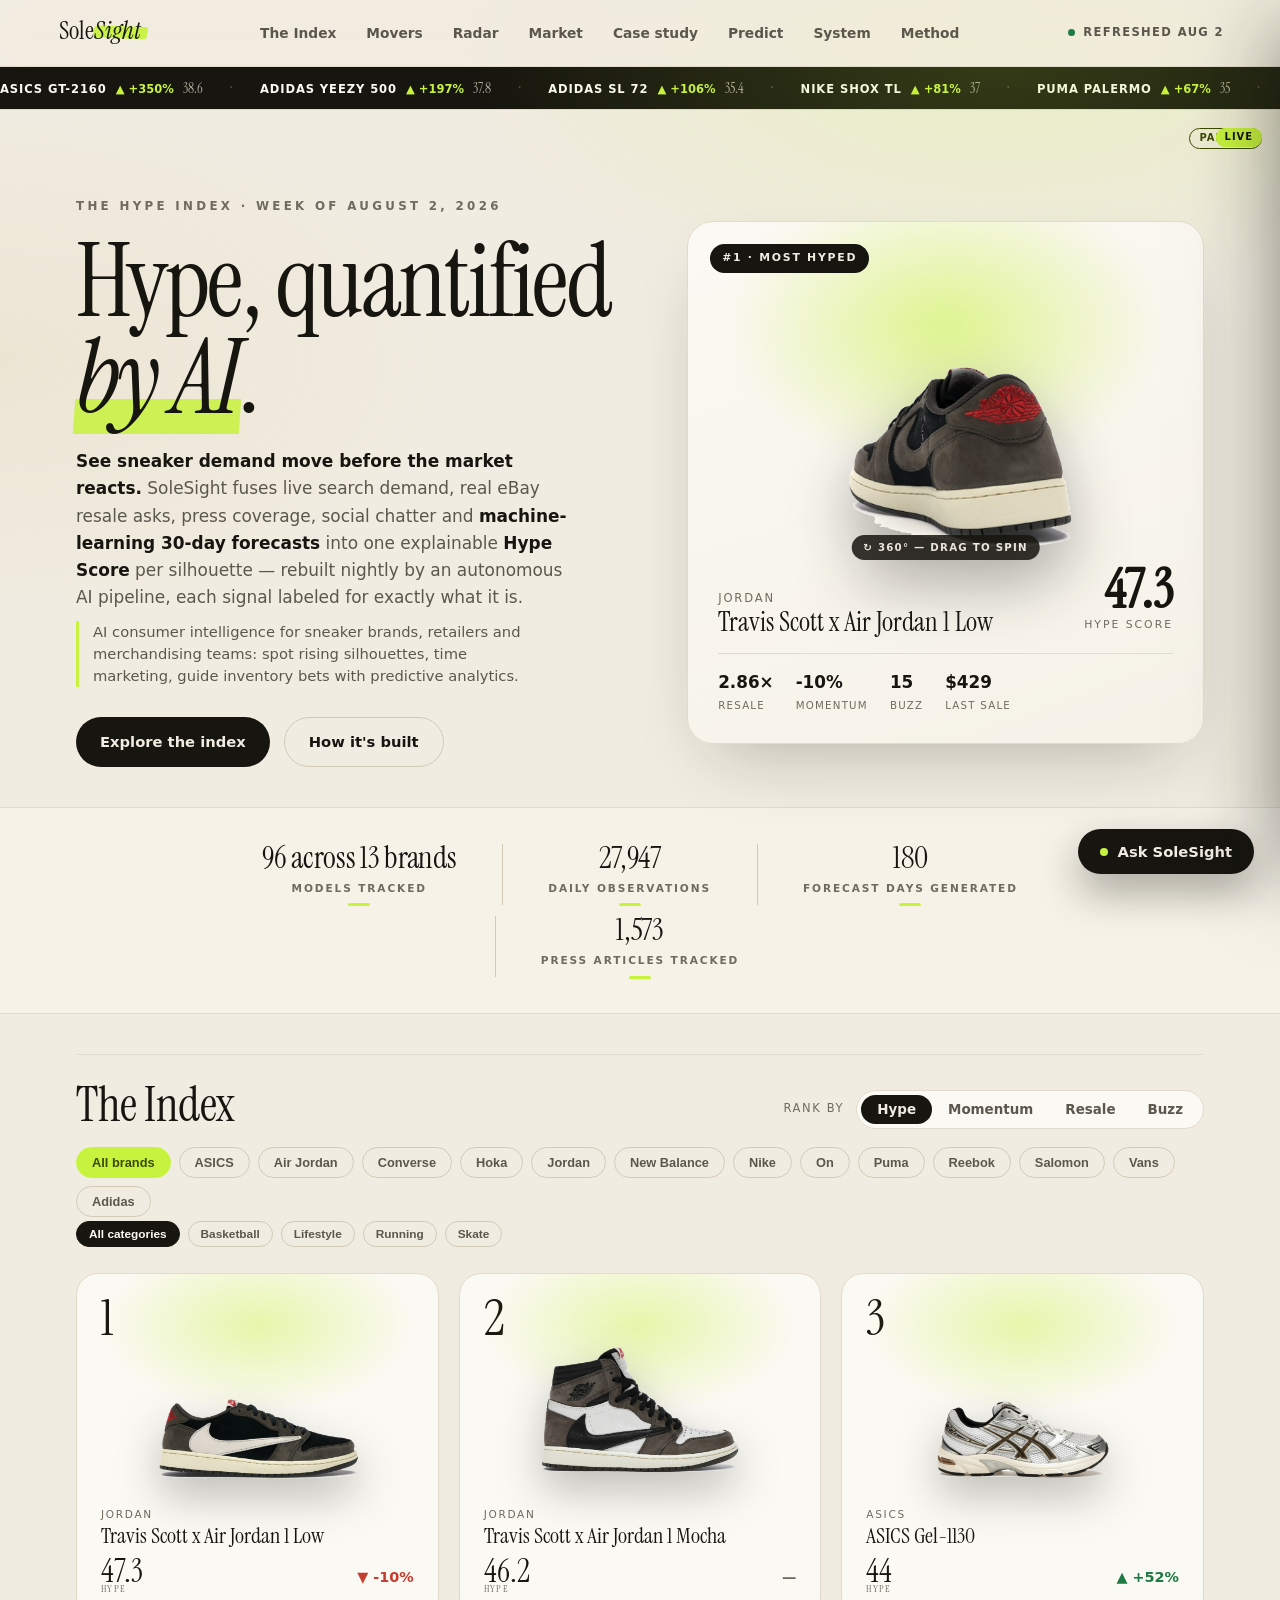
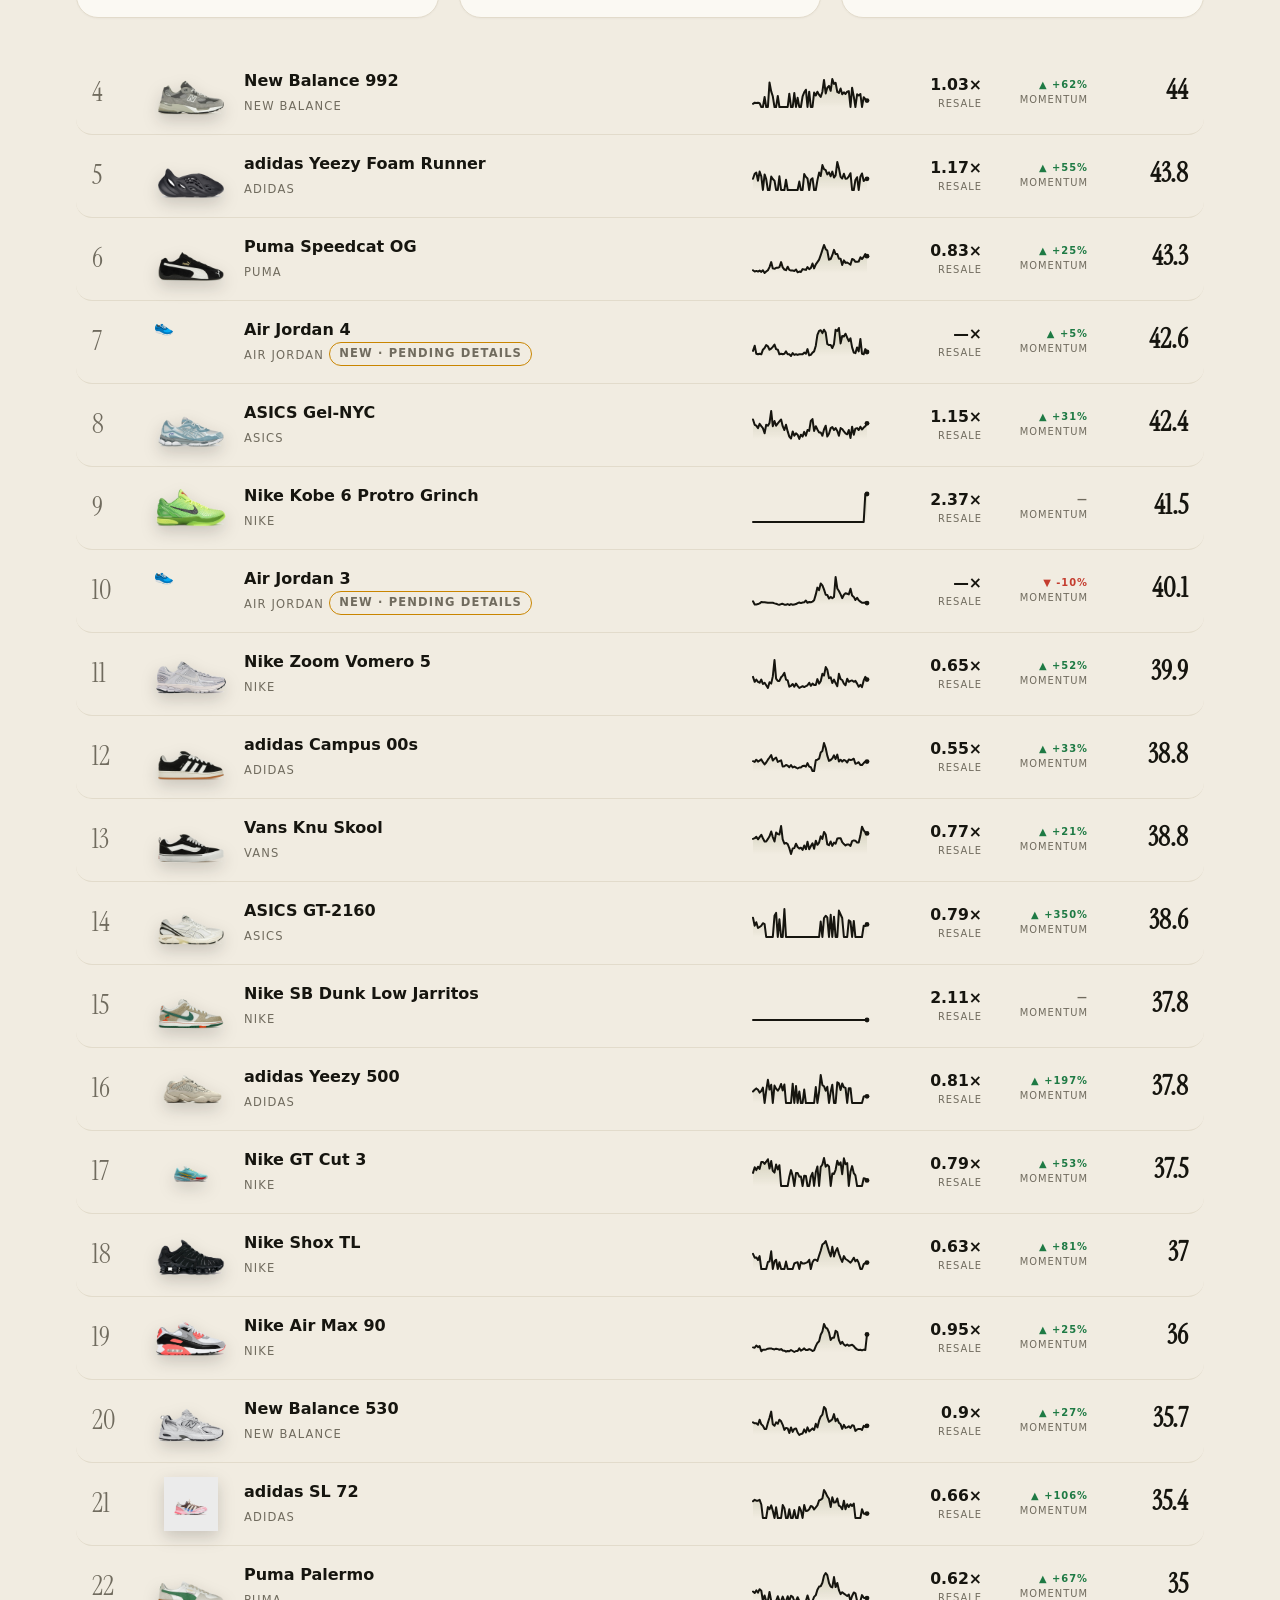
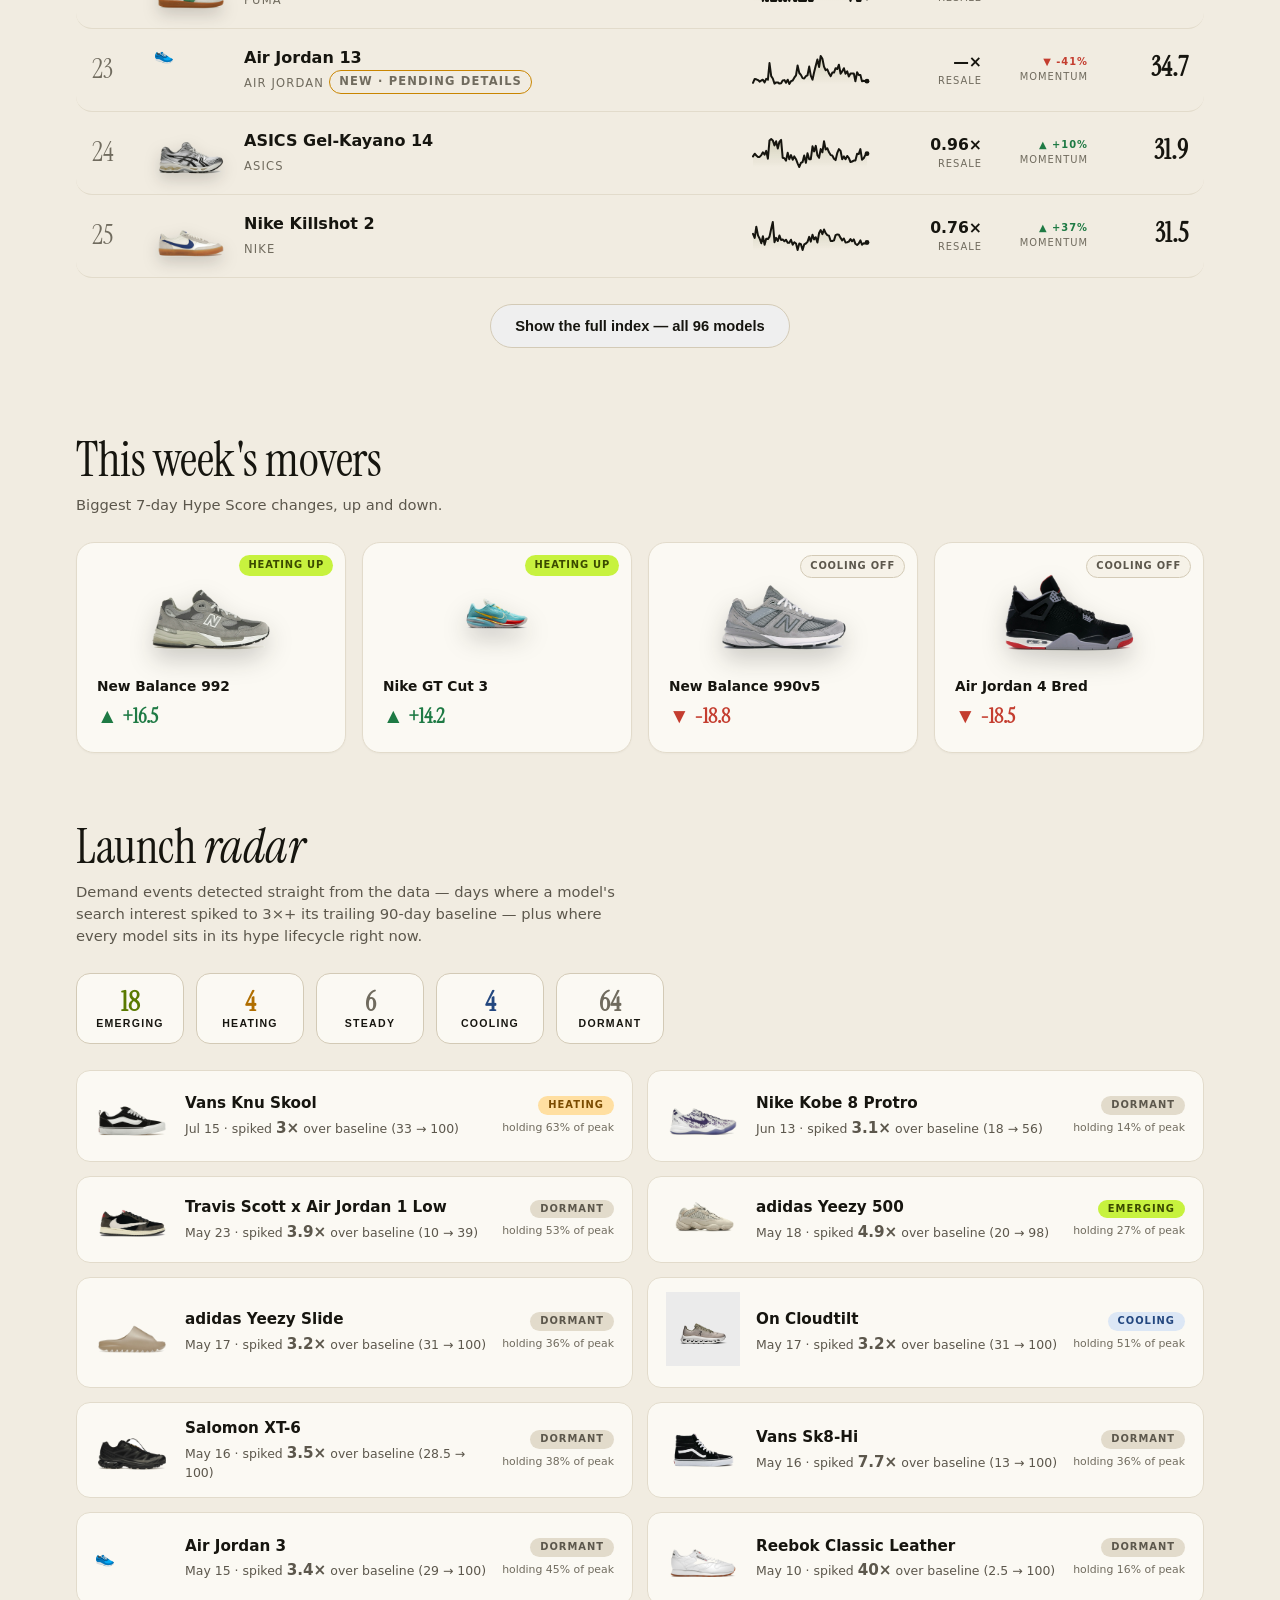
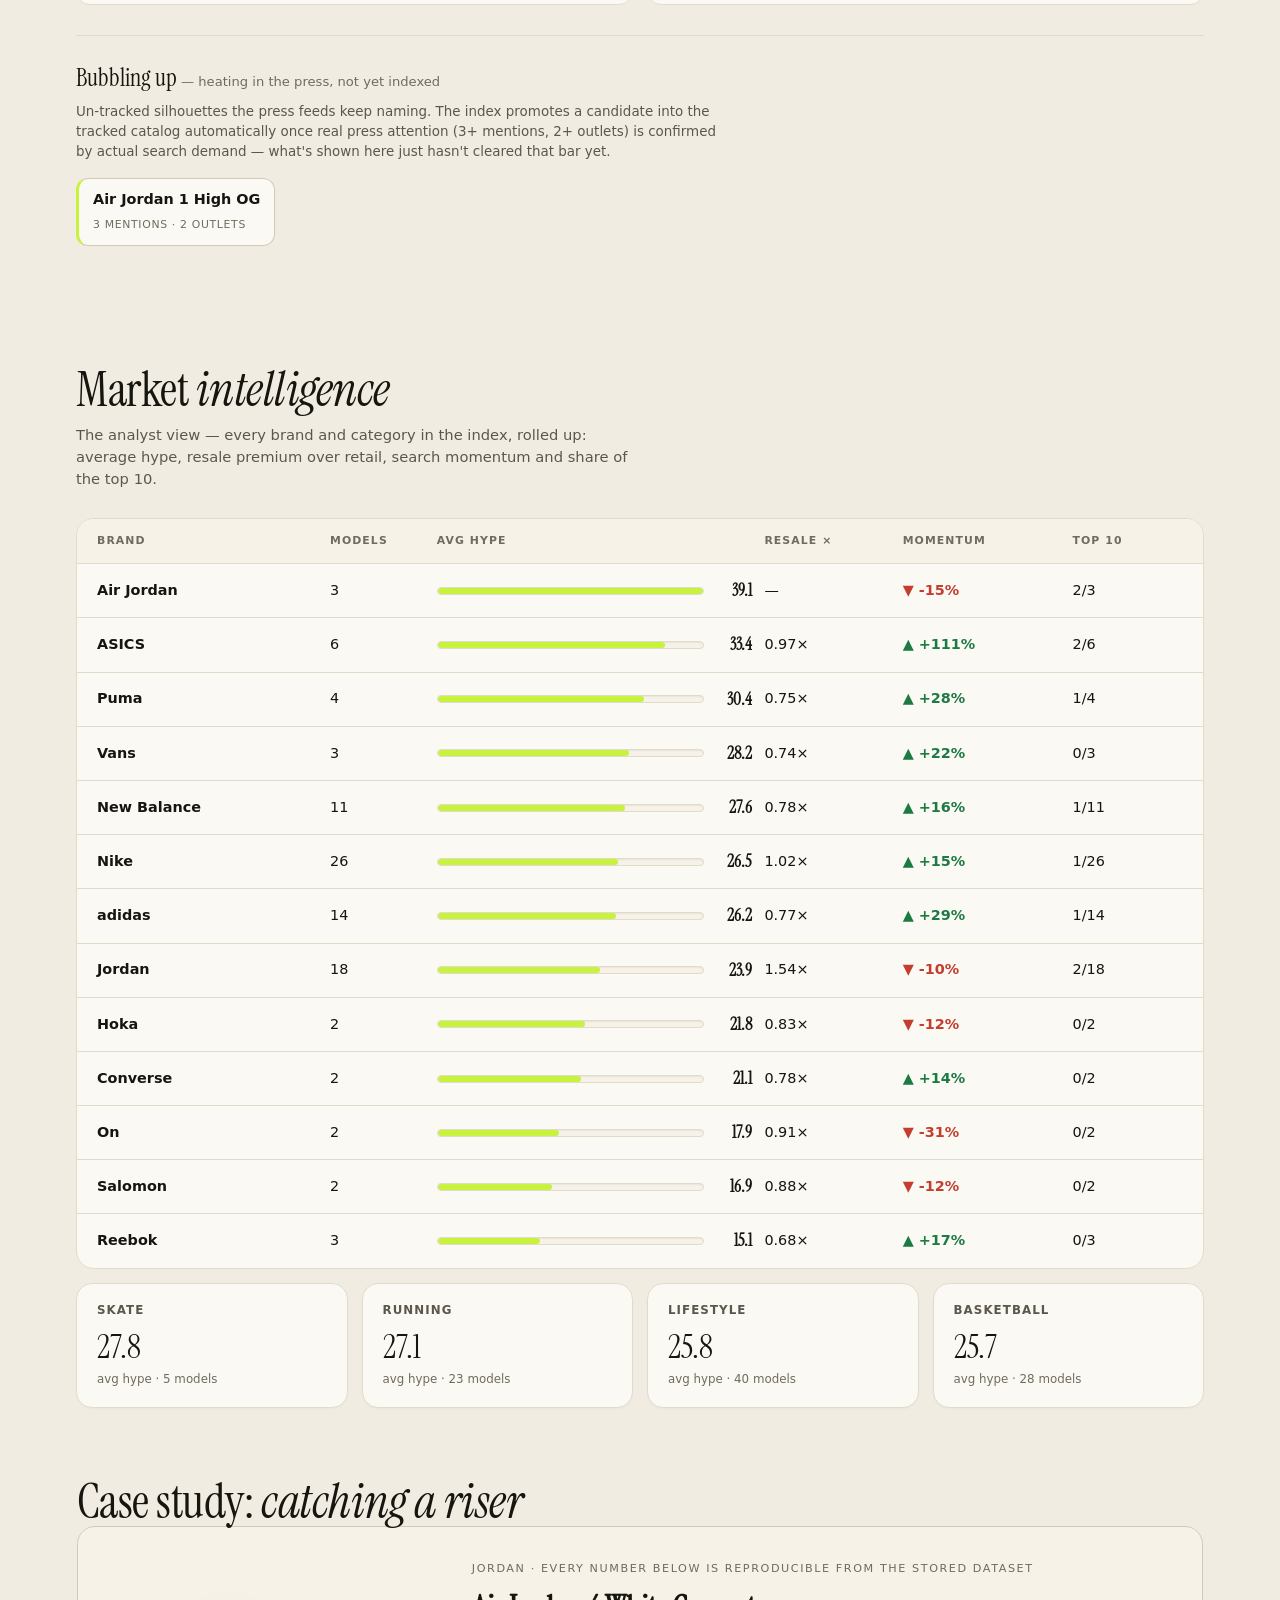
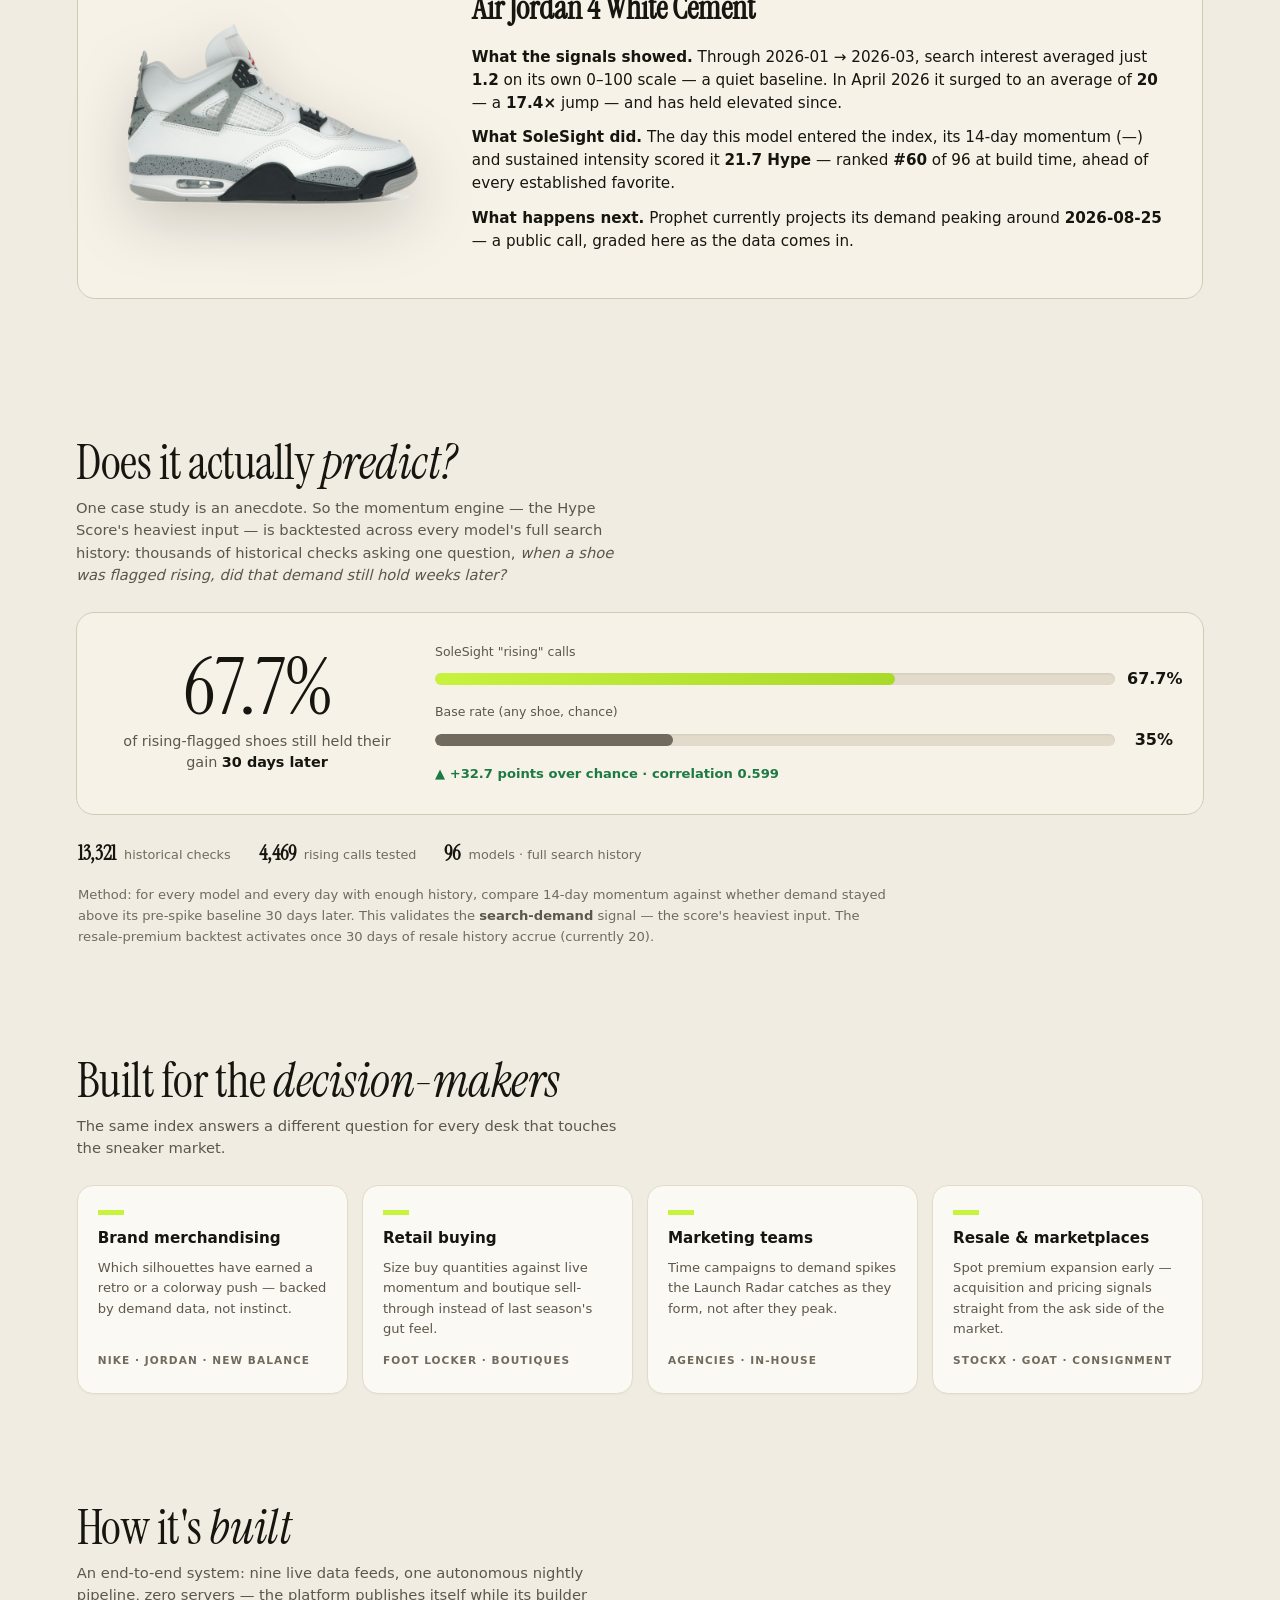
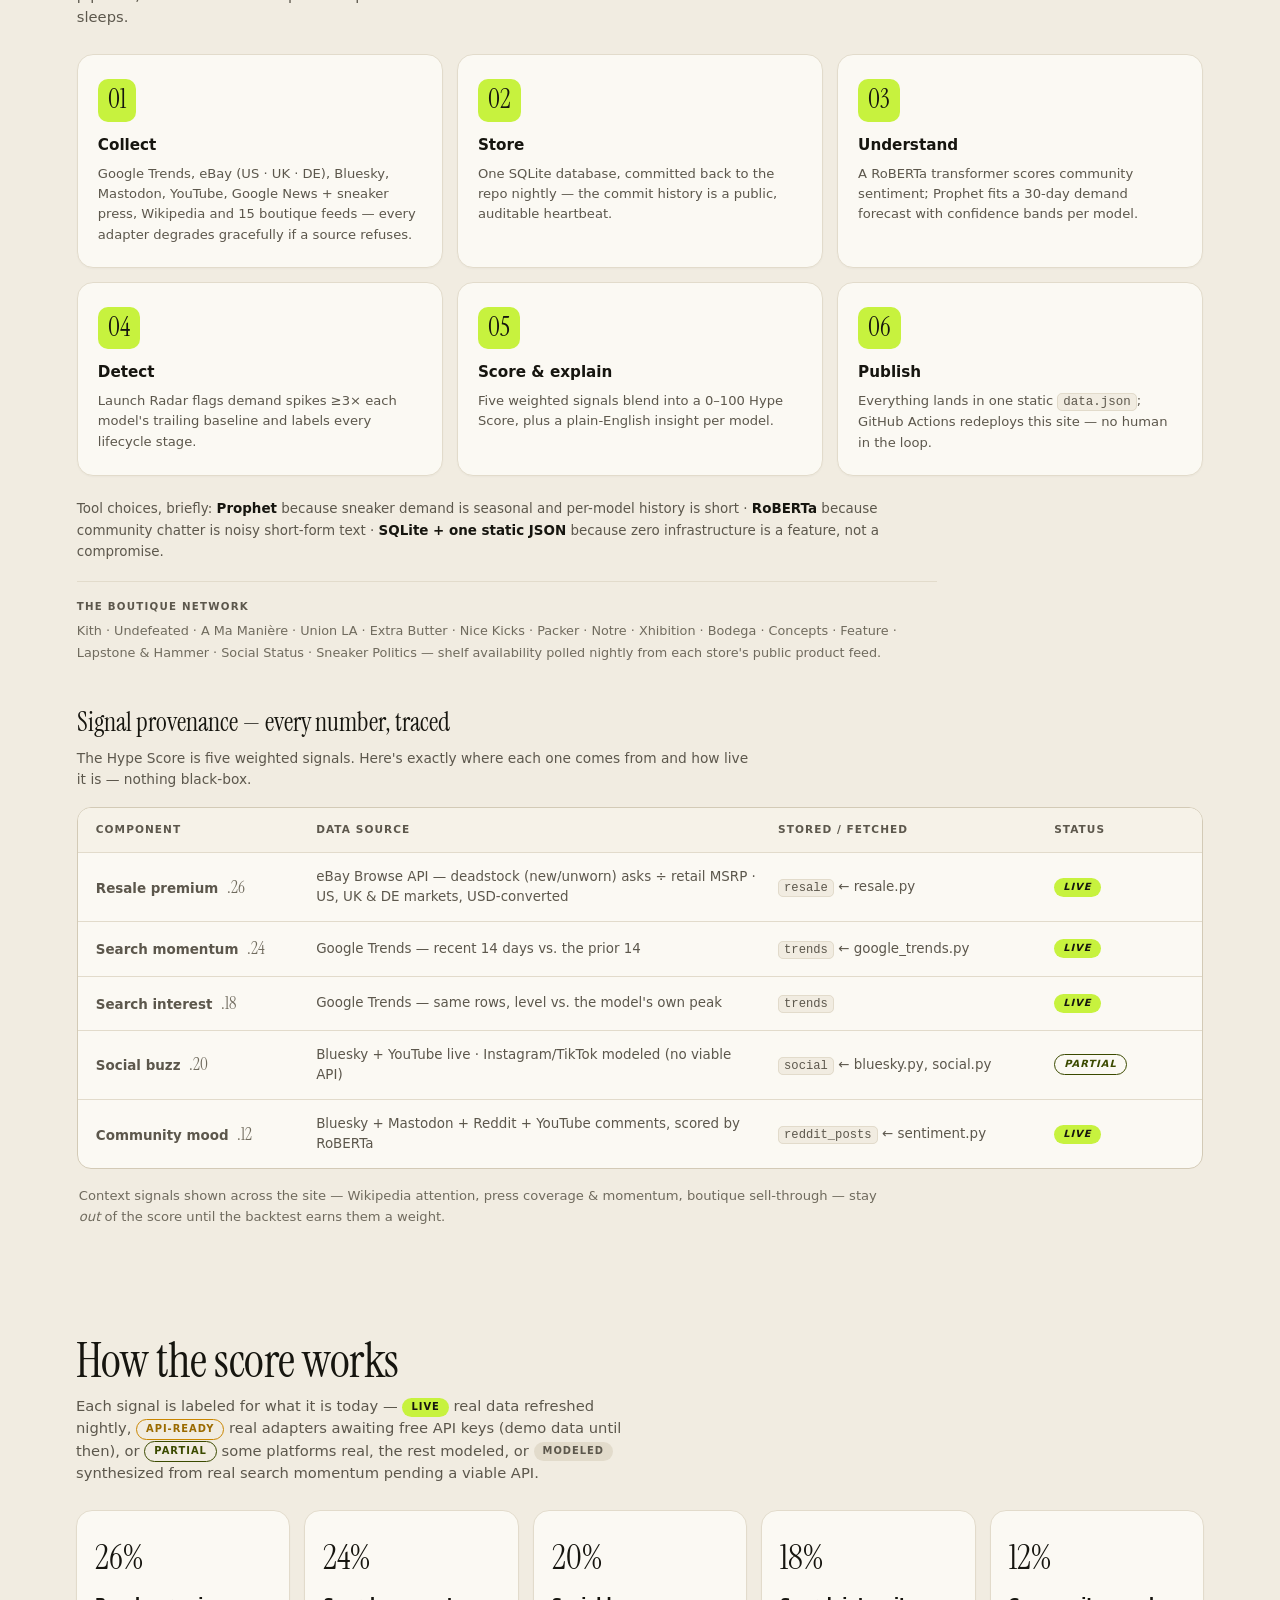
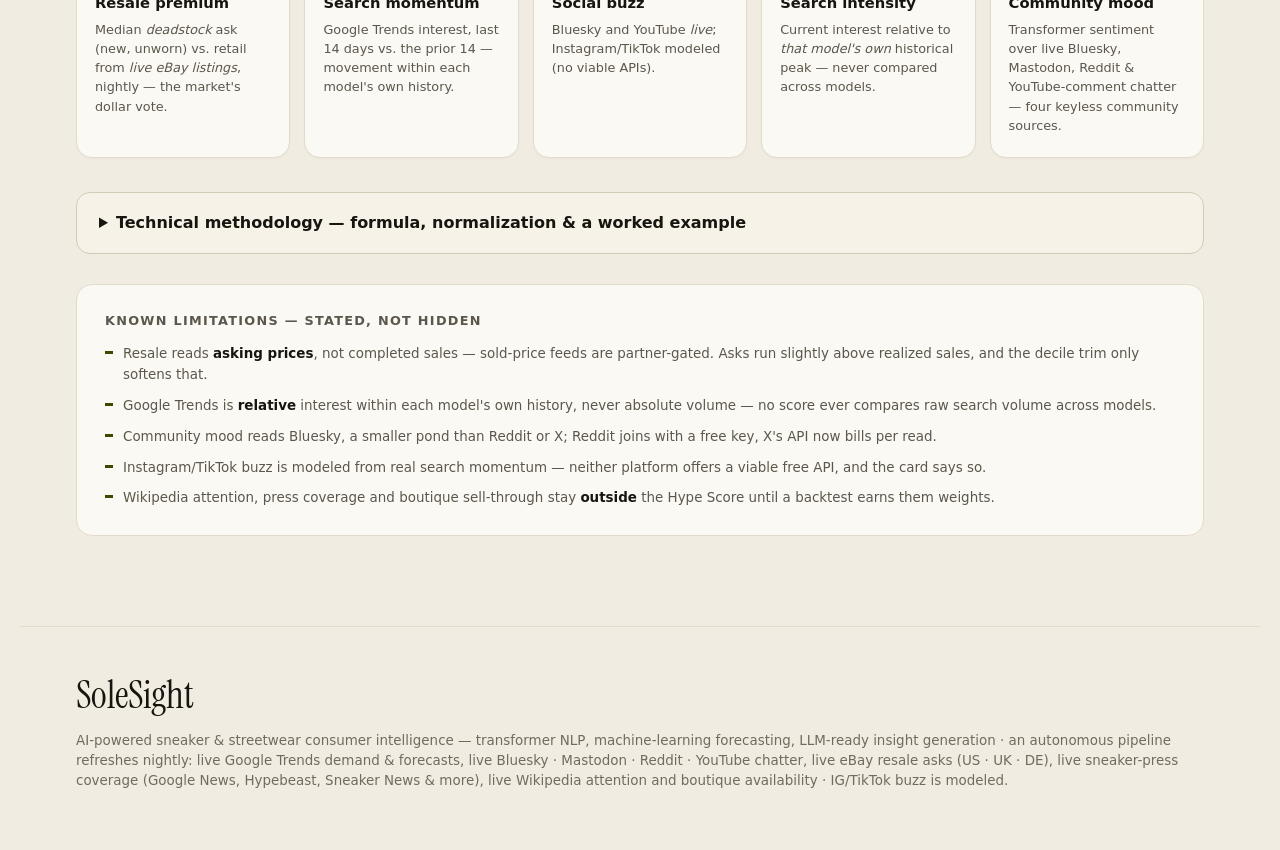
==== web/index.html @ f558229c "Add predicted resale price (30-day Prophet forecast) Extends the existing demand-forecast machinery " ====
<!DOCTYPE html>
<html lang="en">
<head>
  <meta charset="UTF-8" />
  <meta name="viewport" content="width=device-width, initial-scale=1.0, viewport-fit=cover" />
  <title>SoleSight — The AI Hype Index for Sneakers</title>
  <meta name="description" content="AI-powered sneaker market intelligence: transformer NLP, machine-learning demand forecasting and predictive analytics, distilled into one 0–100 Hype Score per silhouette by an autonomous nightly pipeline." />
  <link rel="preconnect" href="https://fonts.googleapis.com" />
  <link rel="preconnect" href="https://fonts.gstatic.com" crossorigin />
  <link href="https://fonts.googleapis.com/css2?family=Instrument+Serif:ital@0;1&display=swap" rel="stylesheet" />
  <link href="https://api.fontshare.com/v2/css?f[]=general-sans@400,500,600,700&display=swap" rel="stylesheet" />
  <link rel="icon" type="image/png" sizes="64x64" href="favicon.png" />
  <link rel="apple-touch-icon" href="apple-touch-icon.png" />
  <meta property="og:title" content="SoleSight — The AI Hype Index for Sneakers" />
  <meta property="og:description" content="90 silhouettes, 12 brands, one 0–100 Hype Score — refreshed nightly by an autonomous AI pipeline." />
  <meta property="og:image" content="https://jairaj1111.github.io/solesight/og.png" />
  <meta property="og:url" content="https://jairaj1111.github.io/solesight/" />
  <meta name="twitter:card" content="summary_large_image" />
  <link rel="stylesheet" href="styles.css?v=26" />
</head>
<body>
  <a href="#top" class="skip-link">Skip to content</a>
  <!-- ambient grain + glow -->
  <div class="grain" aria-hidden="true"></div>

  <!-- ───────────────── nav ───────────────── -->
  <header class="nav" id="nav">
    <a class="brand" href="#top" aria-label="SoleSight">
      <svg class="brand-lockup" viewBox="10 14 286 90" xmlns="http://www.w3.org/2000/svg" role="img" aria-hidden="true">
        <path d="M 134 36 L 280 41 Q 287 41.5 285.5 51 L 282.5 70 Q 281.5 78 273.5 77.5 L 128 72.5 Q 120 72 121.5 62.5 L 125 43 Q 126.5 36 134 36 Z" fill="#C7F23E" opacity="0.92"/>
        <text x="20" y="76" font-family="Instrument Serif, Georgia, serif" font-size="76" fill="#16150F">Sole<tspan font-style="italic">Sight</tspan></text>
      </svg>
    </a>
    <nav class="nav-links">
      <a href="#index">The Index</a>
      <a href="#movers">Movers</a>
      <a href="#radar">Radar</a>
      <a href="#market">Market</a>
      <a href="#case">Case study</a>
      <a href="#predict">Predict</a>
      <a href="#system">System</a>
      <a href="#method">Method</a>
    </nav>
    <div class="nav-live"><span class="live-dot"></span> Refreshed nightly</div>
  </header>

  <!-- market ticker — top movers, stock-exchange style -->
  <div class="ticker" aria-hidden="true">
    <div class="ticker-track" id="ticker-track"></div>
  </div>

  <main id="top">
    <!-- ───────────────── hero ───────────────── -->
    <section class="hero">
      <div class="hero-copy reveal">
        <div class="eyebrow" id="hero-eyebrow">The Hype Index</div>
        <h1 class="hero-title">
          Hype, quantified<br /><em>by AI</em>.
        </h1>
        <p class="hero-sub">
          <strong>See sneaker demand move before the market reacts.</strong>
          SoleSight fuses live search demand, real eBay resale asks, press
          coverage, social chatter and <strong>machine-learning 30-day
          forecasts</strong> into one explainable <strong>Hype Score</strong>
          per silhouette — rebuilt nightly by an autonomous AI pipeline, each
          signal labeled for exactly what it is.
        </p>
        <p class="hero-aud">AI consumer intelligence for sneaker brands,
          retailers and merchandising teams: spot rising silhouettes, time
          marketing, guide inventory bets with predictive analytics.</p>
        <div class="hero-actions">
          <a href="#index" class="btn btn-solid">Explore the index</a>
          <a href="#system" class="btn btn-ghost">How it's built</a>
        </div>
      </div>

      <!-- featured #1 -->
      <aside class="hero-feature reveal" id="hero-feature">
        <!-- filled by JS -->
      </aside>
    </section>

    <!-- pipeline freshness — real numbers, rendered from data.json -->
    <section class="fresh" id="fresh-strip"></section>

    <!-- ───────────────── controls ───────────────── -->
    <section class="controls" id="index">
      <div class="controls-head">
        <h2 class="section-title">The Index</h2>
        <div class="sort">
          <span class="sort-label">Rank by</span>
          <div class="seg" id="sort-seg">
            <button data-sort="hype" class="on">Hype</button>
            <button data-sort="momentum">Momentum</button>
            <button data-sort="resale_premium">Resale</button>
            <button data-sort="buzz">Buzz</button>
          </div>
        </div>
      </div>
      <div class="chips" id="brand-chips"></div>
      <div class="chips chips-cats" id="cat-chips"></div>
    </section>

    <!-- podium (top 3) -->
    <section class="podium" id="podium"></section>

    <!-- ranked list -->
    <section class="board" id="board"></section>
    <div class="board-foot" id="board-foot"></div>

    <!-- ───────────────── movers ───────────────── -->
    <section class="movers-wrap" id="movers">
      <h2 class="section-title">This week's movers</h2>
      <p class="section-sub" id="movers-sub"></p>
      <div class="movers" id="movers-grid"></div>
    </section>

    <!-- ───────────── launch radar ───────────── -->
    <section class="radar" id="radar">
      <h2 class="section-title">Launch <em>radar</em></h2>
      <p class="section-sub">Demand events detected straight from the data — days
        where a model's search interest spiked to 3×+ its trailing 90-day
        baseline — plus where every model sits in its hype lifecycle right now.</p>
      <div class="radar-stages" id="radar-stages"></div>
      <div class="radar-events" id="radar-events"></div>
      <div class="discovery" id="discovery"><!-- filled by JS --></div>
    </section>

    <!-- ───────────── market intelligence ───────────── -->
    <section class="market" id="market">
      <h2 class="section-title">Market <em>intelligence</em></h2>
      <p class="section-sub">The analyst view — every brand and category in the
        index, rolled up: average hype, resale premium over retail, search
        momentum and share of the top&nbsp;10.</p>
      <div class="mkt-table" id="mkt-brands"></div>
      <div class="mkt-cats" id="mkt-cats"></div>
    </section>

    <!-- ───────────────── case study ───────────────── -->
    <section class="case" id="case">
      <h2 class="section-title">Case study: <em>catching a riser</em></h2>
      <div class="case-body" id="case-body"><!-- filled by JS from stored data --></div>
    </section>

    <!-- ───────────── does it predict? (backtest) ───────────── -->
    <section class="bt" id="predict">
      <h2 class="section-title">Does it actually <em>predict?</em></h2>
      <p class="section-sub">One case study is an anecdote. So the momentum
        engine — the Hype Score's heaviest input — is backtested across every
        model's full search history: thousands of historical checks asking one
        question, <em>when a shoe was flagged rising, did that demand still hold
        weeks later?</em></p>
      <div class="bt-body" id="bt-body"><!-- filled by JS from data.json --></div>
    </section>

    <!-- ───────────── who it's for ───────────── -->
    <section class="fit" id="fit">
      <h2 class="section-title">Built for the <em>decision-makers</em></h2>
      <p class="section-sub">The same index answers a different question for
        every desk that touches the sneaker market.</p>
      <div class="fit-grid">
        <div class="fit-card reveal"><h3>Brand merchandising</h3>
          <p>Which silhouettes have earned a retro or a colorway push — backed
            by demand data, not instinct.</p>
          <span class="fit-eg">Nike · Jordan · New Balance</span></div>
        <div class="fit-card reveal"><h3>Retail buying</h3>
          <p>Size buy quantities against live momentum and boutique
            sell-through instead of last season's gut feel.</p>
          <span class="fit-eg">Foot Locker · boutiques</span></div>
        <div class="fit-card reveal"><h3>Marketing teams</h3>
          <p>Time campaigns to demand spikes the Launch Radar catches as they
            form, not after they peak.</p>
          <span class="fit-eg">agencies · in-house</span></div>
        <div class="fit-card reveal"><h3>Resale &amp; marketplaces</h3>
          <p>Spot premium expansion early — acquisition and pricing signals
            straight from the ask side of the market.</p>
          <span class="fit-eg">StockX · GOAT · consignment</span></div>
      </div>
    </section>

    <!-- ───────────── system ───────────── -->
    <section class="sys" id="system">
      <h2 class="section-title">How it's <em>built</em></h2>
      <p class="section-sub">An end-to-end system: nine live data feeds, one
        autonomous nightly pipeline, zero servers — the platform publishes
        itself while its builder sleeps.</p>
      <div class="sys-flow">
        <div class="sys-step reveal"><span class="sys-n">01</span><h3>Collect</h3>
          <p>Google Trends, eBay (US · UK · DE), Bluesky, Mastodon, YouTube,
            Google News + sneaker press, Wikipedia and 15 boutique feeds —
            every adapter degrades gracefully if a source refuses.</p></div>
        <div class="sys-step reveal"><span class="sys-n">02</span><h3>Store</h3>
          <p>One SQLite database, committed back to the repo nightly — the
            commit history is a public, auditable heartbeat.</p></div>
        <div class="sys-step reveal"><span class="sys-n">03</span><h3>Understand</h3>
          <p>A RoBERTa transformer scores community sentiment; Prophet fits a
            30-day demand forecast with confidence bands per model.</p></div>
        <div class="sys-step reveal"><span class="sys-n">04</span><h3>Detect</h3>
          <p>Launch Radar flags demand spikes ≥3× each model's trailing
            baseline and labels every lifecycle stage.</p></div>
        <div class="sys-step reveal"><span class="sys-n">05</span><h3>Score &amp; explain</h3>
          <p>Five weighted signals blend into a 0–100 Hype Score, plus a
            plain-English insight per model.</p></div>
        <div class="sys-step reveal"><span class="sys-n">06</span><h3>Publish</h3>
          <p>Everything lands in one static <code>data.json</code>; GitHub
            Actions redeploys this site — no human in the loop.</p></div>
      </div>
      <p class="sys-foot">Tool choices, briefly: <b>Prophet</b> because sneaker
        demand is seasonal and per-model history is short · <b>RoBERTa</b>
        because community chatter is noisy short-form text · <b>SQLite + one
        static JSON</b> because zero infrastructure is a feature, not a
        compromise.</p>
      <p class="sys-roster"><span>The boutique network</span>
        Kith · Undefeated · A Ma Manière · Union LA · Extra Butter ·
        Nice Kicks · Packer · Notre · Xhibition · Bodega · Concepts · Feature ·
        Lapstone &amp; Hammer · Social Status · Sneaker Politics — shelf
        availability polled nightly from each store's public product feed.</p>

      <!-- signal provenance — every score input traced to its source -->
      <h3 class="prov-title">Signal provenance — every number, traced</h3>
      <p class="prov-sub">The Hype Score is five weighted signals. Here's exactly
        where each one comes from and how live it is — nothing black-box.</p>
      <div class="prov">
        <div class="prov-row prov-head">
          <span>Component</span><span>Data source</span><span>Stored / fetched</span><span>Status</span>
        </div>
        <div class="prov-row">
          <span><b>Resale premium</b> <i>.26</i></span>
          <span>eBay Browse API — deadstock (new/unworn) asks ÷ retail MSRP · US, UK &amp; DE markets, USD-converted</span>
          <span><code>resale</code> ← resale.py</span>
          <span><em class="sig-badge live">live</em></span>
        </div>
        <div class="prov-row">
          <span><b>Search momentum</b> <i>.24</i></span>
          <span>Google Trends — recent 14 days vs. the prior 14</span>
          <span><code>trends</code> ← google_trends.py</span>
          <span><em class="sig-badge live">live</em></span>
        </div>
        <div class="prov-row">
          <span><b>Search interest</b> <i>.18</i></span>
          <span>Google Trends — same rows, level vs. the model's own peak</span>
          <span><code>trends</code></span>
          <span><em class="sig-badge live">live</em></span>
        </div>
        <div class="prov-row">
          <span><b>Social buzz</b> <i>.20</i></span>
          <span>Bluesky + YouTube live · Instagram/TikTok modeled (no viable API)</span>
          <span><code>social</code> ← bluesky.py, social.py</span>
          <span><em class="sig-badge part">partial</em></span>
        </div>
        <div class="prov-row">
          <span><b>Community mood</b> <i>.12</i></span>
          <span>Bluesky + Mastodon + Reddit + YouTube comments, scored by RoBERTa</span>
          <span><code>reddit_posts</code> ← sentiment.py</span>
          <span><em class="sig-badge live">live</em></span>
        </div>
      </div>
      <p class="prov-note">Context signals shown across the site — Wikipedia
        attention, press coverage &amp; momentum, boutique sell-through — stay
        <em>out</em> of the score until the backtest earns them a weight.</p>
    </section>

    <!-- ───────────────── method ───────────────── -->
    <section class="method" id="method">
      <h2 class="section-title">How the score works</h2>
      <p class="section-sub">Each signal is labeled for what it is today —
        <span class="sig-badge live">live</span> real data refreshed nightly,
        <span class="sig-badge api">api-ready</span> real adapters awaiting free
        API keys (demo data until then), or
        <span class="sig-badge part">partial</span> some platforms real, the rest
        modeled, or
        <span class="sig-badge modeled">modeled</span> synthesized from real
        search momentum pending a viable API.</p>
      <div class="method-grid">
        <div class="method-card reveal"><span class="mc-w">26%</span><span class="sig-badge live">live</span><h3>Resale premium</h3><p>Median <em>deadstock</em> ask (new, unworn) vs. retail from <em>live eBay listings</em>, nightly — the market's dollar vote.</p></div>
        <div class="method-card reveal"><span class="mc-w">24%</span><span class="sig-badge live">live</span><h3>Search momentum</h3><p>Google Trends interest, last 14 days vs. the prior 14 — movement within each model's own history.</p></div>
        <div class="method-card reveal"><span class="mc-w">20%</span><span class="sig-badge part">partial</span><h3>Social buzz</h3><p>Bluesky and YouTube <em>live</em>; Instagram/TikTok modeled (no viable APIs).</p></div>
        <div class="method-card reveal"><span class="mc-w">18%</span><span class="sig-badge live">live</span><h3>Search intensity</h3><p>Current interest relative to <em>that model's own</em> historical peak — never compared across models.</p></div>
        <div class="method-card reveal"><span class="mc-w">12%</span><span class="sig-badge live">live</span><h3>Community mood</h3><p>Transformer sentiment over live Bluesky, Mastodon, Reddit &amp; YouTube-comment chatter — four keyless community sources.</p></div>
      </div>

      <details class="tech-method reveal">
        <summary>Technical methodology — formula, normalization &amp; a worked example</summary>
        <div class="tm-grid">
          <div class="tm-col">
            <h4>The formula</h4>
            <pre>score = Σ(wᵢ · vᵢ) / Σ(wᵢ)   over available signals</pre>
            <p>Every component maps onto 0–100 before weighting:</p>
            <ul>
              <li><b>Search intensity</b> — Google's 0–100 index, 14-day mean. Relative to each model's own peak, so it measures <em>how hot the model is vs. itself</em>, not raw volume across models.</li>
              <li><b>Search momentum</b> — recent 14d vs. prior 14d percent change, mapped as <code>50 + Δ% × 0.8</code>, clamped to [0, 100]. Saturates at roughly ±62%.</li>
              <li><b>Resale premium</b> — median price ÷ retail MSRP, mapped linearly from 0.8× (→ 0) to 2.6× (→ 100). The clamp caps extreme listings; prices are decile-trimmed before the median to drop fakes and typo listings. A model with no known retail price contributes nothing (see missing signals).</li>
              <li><b>Social buzz</b> — daily cross-platform engagement, normalized 0–100 to the model's own peak (same convention as Trends).</li>
              <li><b>Community mood</b> — per-post transformer sentiment <code>P(pos) − P(neg)</code> ∈ [−1, 1], averaged over all scored posts, mapped to 0–100.</li>
            </ul>
            <p><b>Missing signals:</b> weights renormalize over whatever is present —
            a model missing resale data is scored fairly on the rest, never
            implicitly zeroed. <b>Update cadence:</b> search &amp; forecasts nightly
            (stalest-first); other signals refresh whenever their source runs.
            <b>Baseline window:</b> each model carries ~269 days of daily history.</p>
          </div>
          <div class="tm-col">
            <h4>Worked example — today's #1</h4>
            <div id="worked-example"><!-- filled by JS with live numbers --></div>
          </div>
        </div>
      </details>

      <div class="limits reveal">
        <h4>Known limitations — stated, not hidden</h4>
        <ul>
          <li>Resale reads <b>asking prices</b>, not completed sales — sold-price
            feeds are partner-gated. Asks run slightly above realized sales, and
            the decile trim only softens that.</li>
          <li>Google Trends is <b>relative</b> interest within each model's own
            history, never absolute volume — no score ever compares raw search
            volume across models.</li>
          <li>Community mood reads Bluesky, a smaller pond than Reddit or X;
            Reddit joins with a free key, X's API now bills per read.</li>
          <li>Instagram/TikTok buzz is modeled from real search momentum —
            neither platform offers a viable free API, and the card says so.</li>
          <li>Wikipedia attention, press coverage and boutique sell-through stay
            <b>outside</b> the Hype Score until a backtest earns them weights.</li>
        </ul>
      </div>
    </section>
  </main>

  <footer class="footer">
    <div class="footer-word">SoleSight</div>
    <p>AI-powered sneaker &amp; streetwear consumer intelligence — transformer
      NLP, machine-learning forecasting, LLM-ready insight generation · an
      autonomous pipeline refreshes nightly: live Google&nbsp;Trends demand &amp;
      forecasts, live Bluesky · Mastodon · Reddit · YouTube chatter, live eBay
      resale asks (US · UK · DE), live sneaker-press coverage (Google News,
      Hypebeast, Sneaker News &amp; more), live Wikipedia attention and boutique
      availability · IG/TikTok buzz is modeled.</p>
  </footer>

  <!-- ───────────────── detail overlay ───────────────── -->
  <div class="sheet-backdrop" id="sheet-backdrop"></div>
  <aside class="sheet" id="sheet" aria-hidden="true" role="dialog" aria-modal="true"
    aria-labelledby="sheet-title" tabindex="-1"></aside>

  <script src="app.js?v=27"></script>
  <script src="ask.js?v=2"></script>
</body>
</html>
---- web/styles.css ----
/* ============================================================
   SoleSight — The Hype Index
   Editorial cream aesthetic: oversized Instrument Serif display,
   General Sans UI, warm paper canvas, restrained accents, motion.
   ============================================================ */

:root {
  /* paper / ink */
  --canvas:   #F1ECE1;   /* warm cream page */
  --paper:    #FBF9F3;   /* raised card */
  --paper-2:  #F6F2E8;   /* secondary surface */
  --ink:      #16150F;   /* near-black warm */
  --ink-2:    #5C574C;   /* muted */
  --ink-3:    #706B5E;   /* faint / captions — darkened from #8E8877 for WCAG AA contrast on canvas */
  --line:     #E2DBCB;   /* hairline */
  --line-2:   #D3CAB6;

  /* accents */
  --acid:     #C7F23E;   /* signature highlight (sparing) */
  --acid-ink: #3B4A00;   /* text/edge on acid */
  --pos:      #1E7A44;   /* up */
  --neg:      #C43D2F;   /* down */

  /* chart */
  --stockx:   #1F7A4D;
  --ebay:     #2A64C7;

  --serif: 'Instrument Serif', Georgia, 'Times New Roman', serif;
  --sans:  'General Sans', system-ui, -apple-system, sans-serif;

  --maxw: 1240px;
  --r: 18px;
  --ease: cubic-bezier(.22,.61,.36,1);
}

* { box-sizing: border-box; margin: 0; padding: 0; }
html { scroll-behavior: smooth; overflow-x: hidden; }
body {
  background: var(--canvas);
  color: var(--ink);
  font-family: var(--sans);
  font-weight: 450;
  line-height: 1.5;
  -webkit-font-smoothing: antialiased;
  overflow-x: hidden;
}
a { color: inherit; text-decoration: none; }
em { font-style: italic; }

/* subtle paper grain + warm glow */
.grain {
  position: fixed; inset: 0; z-index: 0; pointer-events: none;
  background:
    radial-gradient(60% 40% at 78% 6%, rgba(199,242,62,.18), transparent 70%),
    radial-gradient(50% 40% at 0% 40%, rgba(210,180,120,.12), transparent 70%);
}
main, .nav, .footer { position: relative; z-index: 1; }

.section-title {
  font-family: var(--serif);
  font-weight: 400;
  font-size: clamp(1.9rem, 4vw, 3rem);
  letter-spacing: -.01em;
  line-height: 1;
}
.eyebrow {
  font-size: .74rem; font-weight: 600; letter-spacing: .28em;
  text-transform: uppercase; color: var(--ink-3);
}

/* ─────────────── nav ─────────────── */
.nav {
  position: sticky; top: 0; z-index: 50;
  display: flex; align-items: center; justify-content: space-between;
  padding: 18px clamp(20px, 5vw, 56px);
  background: rgba(241,236,225,.72);
  backdrop-filter: blur(14px) saturate(1.2);
  border-bottom: 1px solid var(--line);
}
.brand { display: flex; align-items: center; gap: 10px; }
.brand-mark { font-size: 1.15rem; color: var(--ink); }
.brand-word { font-family: var(--serif); font-size: 1.5rem; letter-spacing: -.01em; }
.nav-links { display: flex; gap: 30px; }
.nav-links a {
  font-size: .86rem; font-weight: 550; color: var(--ink-2);
  position: relative; padding: 4px 0; transition: color .25s;
}
.nav-links a::after {
  content: ''; position: absolute; left: 0; bottom: -2px; height: 2px; width: 0;
  background: var(--ink); transition: width .28s var(--ease);
}
.nav-links a:hover { color: var(--ink); }
.nav-links a:hover::after { width: 100%; }
.nav-live {
  display: flex; align-items: center; gap: 8px;
  font-size: .72rem; font-weight: 600; letter-spacing: .12em;
  text-transform: uppercase; color: var(--ink-2);
}
.live-dot {
  width: 7px; height: 7px; border-radius: 50%; background: var(--pos);
  box-shadow: 0 0 0 0 rgba(30,122,68,.5); animation: pulse 2.4s infinite;
}
@keyframes pulse {
  0% { box-shadow: 0 0 0 0 rgba(30,122,68,.5); }
  70% { box-shadow: 0 0 0 7px rgba(30,122,68,0); }
  100% { box-shadow: 0 0 0 0 rgba(30,122,68,0); }
}

/* ─────────────── hero ─────────────── */
.hero {
  max-width: var(--maxw); margin: 0 auto;
  padding: clamp(40px, 7vw, 88px) clamp(20px, 5vw, 56px) 40px;
  display: grid; grid-template-columns: 1.05fr .95fr; gap: 40px;
  align-items: center;
}
.hero-title {
  font-family: var(--serif); font-weight: 400;
  font-size: clamp(3rem, 8vw, 6.4rem); line-height: .94;
  letter-spacing: -.025em; margin: 18px 0 22px;
}
.hero-title em { color: var(--ink); position: relative; }
.hero-title em::after {
  content: ''; position: absolute; left: -.02em; right: -.02em; bottom: .1em;
  height: .34em; background: var(--acid); z-index: -1; opacity: .85;
  transform: skewX(-4deg);
}
.hero-sub {
  font-size: 1.06rem; color: var(--ink-2); max-width: 46ch; line-height: 1.6;
}
.hero-sub strong { color: var(--ink); font-weight: 600; }
.hero-actions { display: flex; gap: 14px; margin-top: 30px; }
.btn {
  display: inline-flex; align-items: center; gap: 8px;
  padding: 13px 24px; border-radius: 999px; font-weight: 600; font-size: .92rem;
  transition: transform .2s var(--ease), background .2s, box-shadow .25s;
}
.btn-solid { background: var(--ink); color: var(--canvas); }
.btn-solid:hover { transform: translateY(-2px); box-shadow: 0 12px 26px rgba(20,19,15,.24); }
.btn-ghost { border: 1px solid var(--line-2); color: var(--ink); }
.btn-ghost:hover { background: var(--paper); transform: translateY(-2px); }

/* featured #1 card */
.hero-feature {
  position: relative; border-radius: 26px; padding: 30px;
  background: linear-gradient(160deg, var(--paper), var(--paper-2));
  border: 1px solid var(--line);
  box-shadow: 0 30px 70px -30px rgba(20,19,15,.30);
  overflow: hidden;
}
.hf-glow {
  position: absolute; width: 120%; height: 80%; left: -10%; top: -20%;
  background: radial-gradient(closest-side, rgba(199,242,62,.55), transparent 70%);
  filter: blur(10px); z-index: 0;
}
.hf-rankpill {
  position: absolute; top: 22px; left: 22px; z-index: 3;
  font-size: .68rem; font-weight: 700; letter-spacing: .16em; text-transform: uppercase;
  background: var(--ink); color: var(--canvas); padding: 6px 12px; border-radius: 999px;
}
.hf-img { position: relative; z-index: 2; display: block; width: 100%;
  filter: drop-shadow(0 26px 30px rgba(20,19,15,.32)); }
.hf-img img { width: 100%; height: auto; display: block;
  transition: transform .5s var(--ease); }
.hero-feature:hover .hf-img img { transform: rotate(-3deg) scale(1.04); }
.hf-meta { position: relative; z-index: 2; margin-top: 12px;
  display: flex; align-items: flex-end; justify-content: space-between; gap: 12px; }
.hf-name { font-family: var(--serif); font-size: 1.7rem; line-height: 1.02; }
.hf-brand { font-size: .72rem; letter-spacing: .16em; text-transform: uppercase; color: var(--ink-3); }
.hf-score { text-align: right; flex-shrink: 0; }
.hf-score b { font-family: var(--serif); font-size: 3.4rem; line-height: .8; display: block; }
.hf-score span { font-size: .68rem; letter-spacing: .18em; text-transform: uppercase; color: var(--ink-3); }
.hf-stats { position: relative; z-index: 2; display: flex; gap: 22px; margin-top: 18px;
  padding-top: 16px; border-top: 1px solid var(--line); }
.hf-stat b { font-size: 1.05rem; font-variant-numeric: tabular-nums; }
.hf-stat span { display: block; font-size: .64rem; letter-spacing: .12em;
  text-transform: uppercase; color: var(--ink-3); margin-top: 2px; }

/* ─────────────── controls ─────────────── */
.controls {
  max-width: var(--maxw); margin: 40px auto 0; padding: 0 clamp(20px, 5vw, 56px);
}
.controls-head { display: flex; align-items: flex-end; justify-content: space-between;
  flex-wrap: wrap; gap: 16px; border-top: 1px solid var(--line); padding-top: 26px; }
.sort { display: flex; align-items: center; gap: 12px; }
.sort-label { font-size: .72rem; letter-spacing: .14em; text-transform: uppercase; color: var(--ink-3); }
.seg { display: inline-flex; background: var(--paper); border: 1px solid var(--line);
  border-radius: 999px; padding: 4px; }
.seg button {
  border: 0; background: transparent; cursor: pointer;
  font-family: var(--sans); font-weight: 600; font-size: .84rem; color: var(--ink-2);
  padding: 7px 16px; border-radius: 999px; transition: all .22s var(--ease);
}
.seg button.on { background: var(--ink); color: var(--canvas); }
.chips { display: flex; flex-wrap: wrap; gap: 8px; margin: 18px 0 4px; }
.chip {
  cursor: pointer; font-size: .8rem; font-weight: 550;
  padding: 7px 15px; border-radius: 999px; border: 1px solid var(--line-2);
  background: transparent; color: var(--ink-2); transition: all .2s var(--ease);
}
.chip:hover { border-color: var(--ink); color: var(--ink); }
.chip.on { background: var(--acid); border-color: var(--acid); color: var(--acid-ink); }

/* ─────────────── podium (top 3) ─────────────── */
.podium {
  max-width: var(--maxw); margin: 26px auto 0; padding: 0 clamp(20px, 5vw, 56px);
  display: grid; grid-template-columns: repeat(3, 1fr); gap: 20px;
}
.pod {
  position: relative; cursor: pointer; border-radius: 22px; padding: 24px;
  background: var(--paper); border: 1px solid var(--line); overflow: hidden;
  box-shadow: 0 1px 2px rgba(20,19,15,.03);
  transition: transform .3s var(--ease), box-shadow .3s;
}
.pod:hover { transform: translateY(-6px); box-shadow: 0 26px 50px -26px rgba(20,19,15,.32); }
.pod-glow { position: absolute; inset: -20% -10% auto -10%; height: 70%;
  background: radial-gradient(closest-side, rgba(199,242,62,.4), transparent 72%); }
.pod-rank { font-family: var(--serif); font-size: 3.2rem; line-height: .8; color: var(--ink); }
.pod-img { position: relative; z-index: 2; margin: 4px 0 8px;
  filter: drop-shadow(0 18px 22px rgba(20,19,15,.26)); }
.pod-img img { width: 100%; height: 150px; object-fit: contain;
  transition: transform .45s var(--ease); }
.pod:hover .pod-img img { transform: scale(1.06) rotate(-2deg); }
.pod-brand { font-size: .66rem; letter-spacing: .16em; text-transform: uppercase; color: var(--ink-3); }
.pod-name { font-family: var(--serif); font-size: 1.35rem; line-height: 1.02; margin: 2px 0 12px; }
.pod-foot { display: flex; align-items: baseline; justify-content: space-between; }
.pod-score { font-family: var(--serif); font-size: 2rem; line-height: .8; }
.pod-score small { font-size: .6rem; letter-spacing: .14em; color: var(--ink-3);
  display: block; text-transform: uppercase; }

/* ─────────────── board (ranked list) ─────────────── */
.board { max-width: var(--maxw); margin: 34px auto 0; padding: 0 clamp(20px, 5vw, 56px); }
.row {
  display: grid; align-items: center; cursor: pointer;
  grid-template-columns: 46px 74px minmax(0, 1fr) 120px 96px 90px 84px;
  gap: 16px; padding: 14px 16px; border-radius: 16px;
  border-bottom: 1px solid var(--line);
  transition: background .2s, transform .2s var(--ease);
}
.row:hover { background: var(--paper); transform: translateX(4px);
  box-shadow: 0 14px 30px -22px rgba(20,19,15,.3); }
.row-rank { font-family: var(--serif); font-size: 1.7rem; color: var(--ink-3); }
.row-thumb { width: 74px; height: 54px; }
.row-thumb img { width: 100%; height: 100%; object-fit: contain;
  filter: drop-shadow(0 6px 8px rgba(20,19,15,.18)); transition: transform .3s var(--ease); }
.row:hover .row-thumb img { transform: scale(1.08); }
.row-name { min-width: 0; }
.row-name b { font-size: 1rem; font-weight: 600; display: block;
  overflow: hidden; text-overflow: ellipsis; white-space: nowrap; }
.row-name span { font-size: .72rem; letter-spacing: .1em; text-transform: uppercase; color: var(--ink-3); }
.row-spark { width: 120px; height: 34px; }
.row-metric { text-align: right; font-variant-numeric: tabular-nums; }
.row-metric b { font-size: .98rem; font-weight: 600; }
.row-metric span { display: block; font-size: .62rem; letter-spacing: .1em;
  text-transform: uppercase; color: var(--ink-3); }
.row-hype { text-align: right; }
.row-hype b { font-family: var(--serif); font-size: 1.7rem; line-height: .8; }
.delta { font-weight: 600; font-size: .9rem; font-variant-numeric: tabular-nums; }
.delta.up { color: var(--pos); } .delta.down { color: var(--neg); } .delta.flat { color: var(--ink-3); }

/* ─────────────── movers ─────────────── */
.movers-wrap, .method { max-width: var(--maxw); margin: 80px auto 0; padding: 0 clamp(20px, 5vw, 56px); }
.movers { display: grid; grid-template-columns: repeat(4, 1fr); gap: 16px; margin-top: 26px; }
.mover { padding: 20px; border-radius: 18px; background: var(--paper); border: 1px solid var(--line);
  box-shadow: 0 1px 2px rgba(20,19,15,.03); transition: transform .25s var(--ease), box-shadow .25s; }
.mover:hover { transform: translateY(-4px); box-shadow: 0 22px 42px -24px rgba(20,19,15,.26); }
.mover img { width: 100%; height: 96px; object-fit: contain;
  filter: drop-shadow(0 10px 12px rgba(20,19,15,.2)); }
.mover-name { font-size: .86rem; font-weight: 600; margin-top: 10px; }
.mover-delta { font-size: 1.3rem; font-family: var(--serif); margin-top: 4px; }

/* ─────────────── method ─────────────── */
.method-grid { display: grid; grid-template-columns: repeat(5, 1fr); gap: 14px; margin-top: 26px; }
.method-card { padding: 22px 18px; border-radius: 16px; background: var(--paper);
  border: 1px solid var(--line); box-shadow: 0 1px 2px rgba(20,19,15,.03); }
.method-card:hover { transform: translateY(-3px); box-shadow: 0 20px 40px -24px rgba(20,19,15,.24); }
.mc-w { font-family: var(--serif); font-size: 2.1rem; color: var(--ink); }
.method-card h3 { font-size: .92rem; font-weight: 600; margin: 8px 0 6px; }
.method-card p { font-size: .8rem; color: var(--ink-2); line-height: 1.5; }

/* ─────────────── footer ─────────────── */
.footer { max-width: var(--maxw); margin: 90px auto 0; padding: 40px clamp(20px,5vw,56px) 60px;
  border-top: 1px solid var(--line); }
.footer-word { font-family: var(--serif); font-size: 2.4rem; }
.footer p { color: var(--ink-3); font-size: .84rem; margin-top: 6px; }

/* ─────────────── detail sheet ─────────────── */
.sheet-backdrop { position: fixed; inset: 0; z-index: 90; background: rgba(20,19,15,.42);
  backdrop-filter: blur(3px); opacity: 0; pointer-events: none; transition: opacity .3s; }
.sheet-backdrop.on { opacity: 1; pointer-events: auto; }
.sheet {
  position: fixed; top: 0; right: 0; bottom: 0; z-index: 100;
  width: min(560px, 94vw); background: var(--canvas);
  border-left: 1px solid var(--line); box-shadow: -30px 0 80px -30px rgba(20,19,15,.5);
  transform: translateX(100%); transition: transform .42s var(--ease);
  overflow-y: auto; padding: 28px clamp(20px, 3vw, 34px) 60px;
}
.sheet.on { transform: translateX(0); }
.sheet-close { position: sticky; top: 0; float: right; border: 0; background: transparent;
  font-size: 1.6rem; cursor: pointer; color: var(--ink-2); line-height: 1; }
.sheet-eyebrow { font-size: .68rem; letter-spacing: .18em; text-transform: uppercase; color: var(--ink-3); }
.sheet-title { font-family: var(--serif); font-size: 2.6rem; line-height: .96; margin: 6px 0 4px; }
.sheet-hype { display: flex; align-items: baseline; gap: 10px; margin: 18px 0 6px; }
.sheet-hype b { font-family: var(--serif); font-size: 4rem; line-height: .8; }
.sheet-hype .of { color: var(--ink-3); font-size: 1.1rem; }
.sheet-photo { text-align: center; margin: 8px 0 6px; }
.sheet-photo img { max-width: 80%; filter: drop-shadow(0 20px 26px rgba(20,19,15,.3)); }
.bars { margin: 14px 0; }
.bar-row { display: grid; grid-template-columns: 96px 1fr 40px; align-items: center; gap: 12px; margin: 9px 0; }
.bar-row .lab { font-size: .72rem; letter-spacing: .08em; text-transform: uppercase; color: var(--ink-2); }
.bar-track { height: 8px; border-radius: 999px; background: var(--line); overflow: hidden;
  box-shadow: inset 0 1px 2px rgba(20,19,15,.08); }
.bar-fill { height: 100%; border-radius: 999px; background: var(--ink);
  width: 0; transition: width .8s var(--ease); }
.bar-fill.acid { background: linear-gradient(90deg, var(--acid), #a9d92a); }
.bar-val { text-align: right; font-size: .8rem; font-variant-numeric: tabular-nums; color: var(--ink-2); }
.region-bars .bar-row { grid-template-columns: 132px 1fr 40px; }
.sheet-insight { background: var(--paper); border: 1px solid var(--line);
  border-left: 3px solid var(--acid); border-radius: 14px; padding: 16px 18px;
  font-size: .95rem; line-height: 1.6; color: var(--ink); margin: 8px 0 20px; }
.sheet h4 { font-size: .72rem; letter-spacing: .14em; text-transform: uppercase;
  color: var(--ink-3); margin: 24px 0 10px; display: flex; align-items: center; gap: 8px; }
.sheet h4::before { content: ''; width: 12px; height: 2px; background: var(--ink); }
.legend { display: flex; gap: 16px; font-size: .74rem; color: var(--ink-2); margin-top: 6px; }
.legend i { width: 10px; height: 10px; border-radius: 3px; display: inline-block; margin-right: 5px; vertical-align: middle; }

/* charts */
svg.chart { width: 100%; height: auto; display: block; }
.spark-line { fill: none; stroke: var(--ink); stroke-width: 2; stroke-linecap: round; stroke-linejoin: round; }

/* ─────────────── reveal / motion ─────────────── */
.reveal { opacity: 0; transform: translateY(18px); }
.reveal.in { opacity: 1; transform: none; transition: opacity .7s var(--ease), transform .7s var(--ease); }

/* ─────────────── responsive ─────────────── */
@media (max-width: 940px) {
  .hero { grid-template-columns: 1fr; }
  .podium { grid-template-columns: 1fr; }
  .movers { grid-template-columns: repeat(2, 1fr); }
  .method-grid { grid-template-columns: repeat(2, 1fr); }
  .nav-links { display: none; }
  .row { grid-template-columns: 34px 56px minmax(0, 1fr) 70px 64px; }
  .row-spark, .row .col-hide { display: none; }
}


/* ─────────────── market intelligence ─────────────── */
.section-sub {
  color: var(--ink-2); font-size: .92rem; max-width: 560px; margin-top: 10px;
}
.chips-cats { margin-top: 2px; }
.chips-cats .chip { font-size: .74rem; padding: 5px 12px; }
.chips-cats .chip.on { background: var(--ink); border-color: var(--ink); color: var(--paper); }

.market {
  max-width: var(--maxw); margin: 90px auto 0; padding: 0 clamp(20px, 5vw, 56px);
}
.mkt-table {
  margin-top: 28px; border: 1px solid var(--line); border-radius: var(--r);
  background: var(--paper); overflow: hidden;
}
.mkt-row {
  display: grid; grid-template-columns: 1.4fr .6fr 2fr .8fr 1fr .7fr;
  gap: 12px; align-items: center; padding: 14px 20px;
  border-top: 1px solid var(--line); font-size: .9rem;
}
.mkt-row:first-child { border-top: none; }
.mkt-head {
  font-size: .68rem; font-weight: 650; letter-spacing: .1em; text-transform: uppercase;
  color: var(--ink-3); background: var(--paper-2);
}
.mkt-brand { font-weight: 650; }
.mkt-wide { display: flex; align-items: center; gap: 10px; }
.mkt-bar {
  flex: 1; height: 8px; border-radius: 99px; background: var(--paper-2);
  border: 1px solid var(--line); overflow: hidden;
  box-shadow: inset 0 1px 2px rgba(20,19,15,.06);
}
.mkt-fill { height: 100%; background: var(--acid); border-radius: 99px; }
.mkt-wide b { font-family: var(--serif); font-size: 1.05rem; min-width: 38px; text-align: right; }

.mkt-cats {
  display: grid; grid-template-columns: repeat(4, 1fr); gap: 14px; margin-top: 14px;
}
.mkt-cat {
  padding: 18px 20px; border-radius: 16px; background: var(--paper);
  border: 1px solid var(--line); box-shadow: 0 1px 2px rgba(20,19,15,.03);
  transition: transform .25s var(--ease), box-shadow .25s;
}
.mkt-cat:hover { transform: translateY(-3px); box-shadow: 0 20px 40px -24px rgba(20,19,15,.24); }
.mkt-cat-name { font-size: .74rem; font-weight: 650; letter-spacing: .09em;
  text-transform: uppercase; color: var(--ink-2); }
.mkt-cat-hype { font-family: var(--serif); font-size: 2rem; margin-top: 4px; }
.mkt-cat-sub { font-size: .74rem; color: var(--ink-3); }

/* movers tags */
.mover { position: relative; }
.mover-tag {
  position: absolute; top: 12px; right: 12px; font-size: .62rem; font-weight: 700;
  letter-spacing: .08em; text-transform: uppercase; padding: 3px 9px; border-radius: 99px;
}
.mover-tag.hot { background: var(--acid); color: var(--acid-ink); }
.mover-tag.cold { background: var(--paper-2); border: 1px solid var(--line-2); color: var(--ink-2); }

/* community pulse (sheet) */
.pulse {
  display: flex; gap: 18px; align-items: center; padding: 16px 18px;
  border: 1px solid var(--line); border-radius: 14px; background: var(--paper-2);
}
.pulse-pct { font-family: var(--serif); font-size: 2.1rem; line-height: 1; }
.pulse-pct span { display: block; font-family: var(--sans); font-size: .68rem;
  letter-spacing: .08em; text-transform: uppercase; color: var(--ink-3); margin-top: 4px; }
.pulse-pct.up { color: var(--pos); } .pulse-pct.down { color: var(--neg); }
.pulse-notes { font-size: .86rem; color: var(--ink-2); display: grid; gap: 2px; }
.pulse-notes b { color: var(--ink); }
.al-range { color: var(--ink-3); font-size: .78rem; }

@media (max-width: 760px) {
  .mkt-row { grid-template-columns: 1.2fr .5fr 1.6fr .9fr; }
  .mkt-row > div:nth-child(5), .mkt-row > div:nth-child(6) { display: none; }
  .mkt-cats { grid-template-columns: repeat(2, 1fr); }
}

/* board footer — featured/full-index toggle */
.board-foot { display: flex; justify-content: center; padding: 26px 0 8px; }

/* audience line */
.hero-aud { font-size: 0.92rem; color: var(--ink-2); max-width: 470px;
  margin: 10px 0 22px; padding-left: 14px; border-left: 3px solid var(--acid); }

/* freshness strip — centered editorial stat row */
.fresh { display: flex; flex-wrap: wrap; justify-content: center;
  align-items: stretch; gap: 0; padding: 30px 6vw;
  border-top: 1px solid var(--line); border-bottom: 1px solid var(--line);
  background: var(--paper-2); text-align: center; }
.fresh-item { display: flex; flex-direction: column-reverse; gap: 6px;
  padding: 4px 46px; position: relative; }
.fresh-item + .fresh-item::before { content: ""; position: absolute; left: 0;
  top: 8%; bottom: 8%; width: 1px; background: var(--line-2); }
.fresh-item span { font-size: 0.66rem; font-weight: 600; text-transform: uppercase;
  letter-spacing: 0.18em; color: var(--ink-3); }
.fresh-item span::after { content: ""; display: block; width: 22px; height: 3px;
  background: var(--acid); margin: 7px auto 0; border-radius: 2px; }
.fresh-item b { font-family: var(--serif); font-weight: 400;
  font-size: clamp(1.5rem, 2.4vw, 2rem); line-height: 1.05; letter-spacing: -0.01em; }
@media (max-width: 760px) {
  .fresh { padding: 20px 4vw; }
  .fresh-item { padding: 10px 22px; }
  .fresh-item + .fresh-item::before { display: none; }
}

/* signal status badges */
.sig-badge { display: inline-block; padding: 2px 9px; border-radius: 999px;
  font-size: 0.62rem; font-weight: 700; letter-spacing: 0.1em;
  text-transform: uppercase; vertical-align: middle; }
.sig-badge.live { background: var(--acid); color: var(--ink); }
.sig-badge.api { background: transparent; border: 1.5px solid #c98500; color: #9a6a00; }
.sig-badge.modeled { background: var(--line); color: var(--ink-2); }
.method-card .sig-badge { position: absolute; top: 18px; right: 18px; }

/* technical methodology */
.tech-method { margin-top: 34px; border: 1px solid var(--line-2);
  border-radius: 14px; background: var(--paper-2); }
.tech-method summary { cursor: pointer; padding: 18px 22px; font-weight: 600; }
.tech-method[open] summary { border-bottom: 1px solid var(--line); }
.tm-grid { display: grid; grid-template-columns: 1.2fr 1fr; gap: 30px; padding: 22px; }
.tm-col h4 { margin: 0 0 10px; }
.tm-col pre { background: var(--ink); color: var(--paper); padding: 10px 14px;
  border-radius: 8px; font-size: 0.85rem; overflow-x: auto; }
.tm-col ul { padding-left: 18px; } .tm-col li { margin-bottom: 8px; font-size: 0.9rem; }
.tm-col p { font-size: 0.9rem; }
.tm-table { width: 100%; border-collapse: collapse; font-size: 0.88rem; }
.tm-table th, .tm-table td { text-align: left; padding: 7px 8px;
  border-bottom: 1px solid var(--line); }
.tm-model { font-weight: 600; }
.tm-final { margin-top: 12px; }
@media (max-width: 860px) { .tm-grid { grid-template-columns: 1fr; } }

/* case study */
.case { padding: 70px 6vw; }
.case-card { display: grid; grid-template-columns: 320px 1fr; gap: 40px;
  align-items: center; border: 1px solid var(--line-2); border-radius: 18px;
  padding: 34px; background: var(--paper-2); }
.case-img img { width: 100%; filter: drop-shadow(0 18px 30px rgba(20,18,10,.18)); }
.case-kicker { font-size: 0.7rem; text-transform: uppercase;
  letter-spacing: 0.14em; color: var(--ink-3); margin-bottom: 6px; }
.case-text h3 { font-family: "Instrument Serif", serif; font-size: 2rem;
  margin: 0 0 14px; }
.case-text p { font-size: 0.95rem; margin: 0 0 12px; }
@media (max-width: 860px) { .case-card { grid-template-columns: 1fr; } }

/* ── market ticker ─────────────────────────────────────────── */
.ticker { overflow: hidden; border-bottom: 1px solid var(--line);
  background: var(--ink); user-select: none; }
.ticker-track { display: inline-flex; align-items: center; gap: 26px;
  padding: 9px 0; white-space: nowrap; width: max-content;
  animation: tk-scroll 60s linear infinite; }
.ticker:hover .ticker-track { animation-play-state: paused; }
.tk-item { display: inline-flex; align-items: baseline; gap: 9px;
  cursor: pointer; }
.tk-name { font-size: 0.72rem; font-weight: 600; letter-spacing: 0.08em;
  text-transform: uppercase; color: var(--paper); }
.tk-item:hover .tk-name { color: var(--acid); }
.tk-delta { font-size: 0.72rem; font-weight: 700; }
.tk-delta.up { color: var(--acid); }
.tk-delta.down { color: #F08A7D; }
.tk-delta.flat { color: var(--ink-3); }
.tk-hype { font-family: var(--serif); font-size: 0.86rem; color: #B7B2A2; }
.tk-dot { color: #4A4739; }
@keyframes tk-scroll { from { transform: translateX(0); } to { transform: translateX(-50%); } }
@media (prefers-reduced-motion: reduce) { .ticker-track { animation: none; } }

/* ── accessibility ─────────────────────────────────────────── */
.skip-link { position: absolute; left: -999px; top: 0; z-index: 200;
  background: var(--ink); color: var(--canvas); padding: 12px 20px;
  border-radius: 0 0 10px 0; font-weight: 600; font-size: .88rem; }
.skip-link:focus { left: 0; }

/* content behind the open detail sheet is marked inert (see app.js) —
   dim it slightly so the visual state matches the a11y state */
[inert] { filter: saturate(.9); }

@media (prefers-reduced-motion: reduce) {
  *, *::before, *::after {
    animation-duration: .01ms !important; animation-iteration-count: 1 !important;
    transition-duration: .01ms !important; scroll-behavior: auto !important;
  }
}

/* ── general polish ────────────────────────────────────────── */
::selection { background: var(--acid); color: var(--acid-ink); }
section[id] { scroll-margin-top: 84px; }
.section-title em { font-style: italic; }
.case-card, .method-card, .tech-method { transition: border-color .3s var(--ease), transform .3s var(--ease), box-shadow .3s; }
.case-card:hover, .tech-method[open] { border-color: var(--line-2); }

/* focus ring — consistent, on-brand, visible only for keyboard nav */
:focus-visible {
  outline: 2px solid var(--acid-ink); outline-offset: 2px; border-radius: 4px;
}
.chip:focus-visible, .buy-btn:focus-visible, .seg button:focus-visible,
.pod:focus-visible, .row:focus-visible, .mover:focus-visible,
.hero-feature:focus-visible, .radar-event:focus-visible {
  outline-color: var(--ink); outline-offset: 3px;
}
/* the sheet itself takes focus on open (for screen readers); it doesn't
   need a visible ring around the whole panel */
.sheet:focus-visible { outline: none; }

/* tactile press feedback on every clickable pill/button */
.btn, .chip, .seg button, .buy-btn, .ask-chip, .ask-fab,
.ask-inputrow button, .stk-name, .disc-chip { transition-property: transform, background, border-color, box-shadow, color, opacity; }
.btn:active, .chip:active, .seg button:active, .buy-btn:active,
.ask-chip:active, .ask-fab:active, .ask-inputrow button:active {
  transform: scale(.96); transition-duration: .1s;
}

/* themed scrollbars — thin, warm, matches the paper canvas instead of OS default */
.sheet, .ask-msgs { scrollbar-width: thin; scrollbar-color: var(--line-2) transparent; }
.sheet::-webkit-scrollbar, .ask-msgs::-webkit-scrollbar { width: 8px; }
.sheet::-webkit-scrollbar-track, .ask-msgs::-webkit-scrollbar-track { background: transparent; }
.sheet::-webkit-scrollbar-thumb, .ask-msgs::-webkit-scrollbar-thumb {
  background: var(--line-2); border-radius: 999px; border: 2px solid var(--canvas);
}
.sheet::-webkit-scrollbar-thumb:hover, .ask-msgs::-webkit-scrollbar-thumb:hover { background: var(--ink-3); }
.sheet { overscroll-behavior: contain; }

/* close button gets a proper hit target + hover state instead of bare glyph */
.sheet-close { width: 34px; height: 34px; border-radius: 50%; display: inline-flex;
  align-items: center; justify-content: center; transition: background .2s, color .2s; }
.sheet-close:hover { background: var(--paper-2); color: var(--ink); }

/* ── backtest: does it predict? ───────────────────────────── */
.bt { max-width: var(--maxw); margin: 0 auto; padding: 70px clamp(20px, 5vw, 56px) 30px; }
.bt-grid { display: grid; grid-template-columns: 300px 1fr; gap: 28px;
  align-items: center; margin-top: 26px; padding: 30px;
  border: 1px solid var(--line-2); border-radius: 18px; background: var(--paper-2); }
.bt-hero { text-align: center; padding: 10px 0; }
.bt-big { font-family: var(--serif); font-size: 5rem; line-height: .85; color: var(--ink); }
.bt-cap { font-size: .9rem; color: var(--ink-2); margin-top: 10px; line-height: 1.45; }
.bt-cap b { color: var(--ink); }
.bt-bar-row { display: grid; grid-template-columns: 1fr 46px; align-items: center;
  gap: 12px; margin-bottom: 12px; }
.bt-bar-row > span { grid-column: 1 / -1; font-size: .78rem; color: var(--ink-2);
  margin-bottom: -6px; }
.bt-track { height: 12px; border-radius: 999px; background: var(--line); overflow: hidden;
  box-shadow: inset 0 1px 2px rgba(20,19,15,.08); }
.bt-fill { height: 100%; border-radius: 999px; background: var(--ink-3); }
.bt-fill.acid { background: linear-gradient(90deg, var(--acid), #a9d92a); }
.bt-bar-row b { text-align: right; font-variant-numeric: tabular-nums; font-weight: 600; }
.bt-lift { font-size: .82rem; font-weight: 600; color: var(--pos); margin-top: 4px; }
.bt-foot { display: flex; flex-wrap: wrap; gap: 28px; margin: 22px 2px 0; }
.bt-foot span { font-size: .8rem; color: var(--ink-3); }
.bt-foot b { font-family: var(--serif); font-size: 1.3rem; color: var(--ink);
  margin-right: 4px; vertical-align: -1px; }
.bt-note { font-size: .82rem; color: var(--ink-3); line-height: 1.6; margin: 16px 2px 0;
  max-width: 820px; }
.bt-note b { color: var(--ink-2); }
@media (max-width: 760px) {
  .bt-grid { grid-template-columns: 1fr; gap: 22px; padding: 24px; }
  .bt-hero { border-bottom: 1px solid var(--line); padding-bottom: 20px; }
  .bt-big { font-size: 3.6rem; }
  .bt-foot { gap: 18px; }
}

/* ── discovery: bubbling up ───────────────────────────────── */
.discovery { margin-top: 30px; padding-top: 24px; border-top: 1px solid var(--line); }
.disc-head h3 { font-family: var(--serif); font-size: 1.5rem; font-weight: 400; }
.disc-head h3 span { font-family: var(--sans); font-size: .82rem; color: var(--ink-3);
  font-weight: 500; letter-spacing: 0; }
.disc-head p { font-size: .84rem; color: var(--ink-2); max-width: 640px; margin: 6px 0 16px; }
.disc-list { display: flex; flex-wrap: wrap; gap: 10px; }
.disc-chip { padding: 10px 14px; border-radius: 12px; background: var(--paper);
  border: 1px solid var(--line-2); border-left: 3px solid var(--acid);
  transition: transform .25s var(--ease), box-shadow .25s; }
.disc-chip:hover { transform: translateY(-2px); box-shadow: 0 14px 28px -18px rgba(20,19,15,.28); }
.disc-chip b { display: block; font-size: .9rem; font-weight: 600; }
.disc-chip span { font-size: .68rem; letter-spacing: .06em; text-transform: uppercase;
  color: var(--ink-3); }

/* ── launch radar ─────────────────────────────────────────── */
.radar { max-width: var(--maxw); margin: 0 auto; padding: 70px clamp(20px, 5vw, 56px) 30px; }
.radar-stages { display: flex; flex-wrap: wrap; gap: 12px; margin: 26px 0; }
.radar-stage { display: flex; flex-direction: column; align-items: center; gap: 2px;
  min-width: 108px; padding: 14px 18px; border-radius: 14px; cursor: pointer;
  background: var(--paper); border: 1px solid var(--line-2);
  transition: transform .2s var(--ease), box-shadow .2s; }
.radar-stage:hover { transform: translateY(-2px); box-shadow: 0 10px 22px rgba(20,19,15,.10); }
.radar-stage.on { outline: 2px solid var(--ink); }
.radar-stage b { font-family: var(--serif); font-size: 1.7rem; line-height: 1; }
.radar-stage span { font-size: 0.66rem; font-weight: 700; letter-spacing: 0.12em;
  text-transform: uppercase; }
.radar-events { display: grid; grid-template-columns: repeat(2, 1fr); gap: 14px; }
.radar-event { display: flex; align-items: center; gap: 16px; cursor: pointer;
  padding: 14px 18px; border: 1px solid var(--line); border-radius: 14px;
  background: var(--paper); transition: transform .2s var(--ease), box-shadow .2s; }
.radar-event:hover { transform: translateY(-2px); box-shadow: 0 12px 26px rgba(20,19,15,.12); }
.re-img { width: 74px; flex-shrink: 0; } .re-img img { width: 100%; }
.re-main { display: flex; flex-direction: column; gap: 2px; min-width: 0; }
.re-main b { font-size: 0.95rem; } .re-main span { font-size: 0.78rem; color: var(--ink-2); }
.re-side { margin-left: auto; display: flex; flex-direction: column;
  align-items: flex-end; gap: 5px; flex-shrink: 0; }
.re-ret { font-size: 0.68rem; color: var(--ink-3); }
@media (max-width: 860px) { .radar-events { grid-template-columns: 1fr; } }

/* stage badges */
.stage-badge { display: inline-block; padding: 2px 10px; border-radius: 999px;
  font-size: 0.62rem; font-weight: 700; letter-spacing: 0.1em; text-transform: uppercase; }

/* auto-promoted model awaiting a manual retail-price/photo backfill */
.pending-badge { display: inline-block; padding: 2px 9px; border-radius: 999px;
  font-size: 0.6rem; font-weight: 700; letter-spacing: 0.09em; text-transform: uppercase;
  background: transparent; border: 1.5px solid #c98500; color: #9a6a00;
  vertical-align: middle; white-space: nowrap; }
.st-emerging { background: var(--acid); color: var(--acid-ink); }
.st-heating  { background: #FFDFA1; color: #7A4B00; }
.st-peaking  { background: #16150F; color: #F1ECE1; }
.st-steady   { background: var(--paper-2); border: 1px solid var(--line-2); color: var(--ink-2); }
.st-cooling  { background: #DCE7F5; color: #23477F; }
.st-dormant  { background: var(--line); color: var(--ink-2); }
.radar-stage.st-emerging, .radar-stage.st-heating, .radar-stage.st-peaking,
.radar-stage.st-steady, .radar-stage.st-cooling, .radar-stage.st-dormant {
  background: var(--paper); color: var(--ink); }
.radar-stage.st-emerging b { color: #5a7a00; }
.radar-stage.st-heating b { color: #b06e00; }
.radar-stage.st-cooling b { color: #23477F; }
.radar-stage.st-dormant b, .radar-stage.st-steady b { color: var(--ink-3); }

/* ── ask solesight (analyst chat) ─────────────────────────── */
.ask-fab { position: fixed; right: 26px; bottom: 26px; z-index: 90;
  display: inline-flex; align-items: center; gap: 9px;
  background: var(--ink); color: var(--canvas); border: none; cursor: pointer;
  padding: 14px 22px; border-radius: 999px; font-weight: 600; font-size: 0.92rem;
  font-family: var(--sans); box-shadow: 0 18px 40px rgba(20,19,15,.35);
  transition: transform .2s var(--ease); }
.ask-fab:hover { transform: translateY(-2px); }
.ask-fab-dot { width: 8px; height: 8px; border-radius: 50%; background: var(--acid); }
.ask-panel { position: fixed; right: 26px; bottom: 92px; z-index: 91;
  width: min(430px, calc(100vw - 40px)); height: min(600px, calc(100vh - 130px));
  display: none; flex-direction: column; overflow: hidden;
  background: var(--paper); border: 1px solid var(--line-2); border-radius: 20px;
  box-shadow: 0 40px 90px -20px rgba(20,19,15,.45); }
.ask-panel.open { display: flex; }
.ask-head { display: flex; align-items: center; justify-content: space-between;
  padding: 14px 18px; background: var(--ink); color: var(--canvas); }
.ask-head b { font-family: var(--serif); font-size: 1.15rem; }
.ask-engine { font-size: 0.68rem; color: #B7B2A2; margin-left: 8px; }
.ask-head-btns button { background: none; border: none; color: var(--canvas);
  font-size: 1.1rem; cursor: pointer; padding: 2px 8px; opacity: .8; }
.ask-head-btns button:hover { opacity: 1; }
.ask-msgs { flex: 1; overflow-y: auto; padding: 16px; display: flex;
  flex-direction: column; gap: 10px; }
.ask-msg { display: flex; } .ask-msg.user { justify-content: flex-end; }
.ask-bubble { max-width: 88%; padding: 10px 14px; border-radius: 14px;
  font-size: 0.86rem; line-height: 1.5; }
.ask-msg.bot .ask-bubble { background: var(--paper-2); border: 1px solid var(--line);
  border-bottom-left-radius: 4px; }
.ask-msg.user .ask-bubble { background: var(--ink); color: var(--canvas);
  border-bottom-right-radius: 4px; }
.ask-bubble ol, .ask-bubble ul { padding-left: 18px; margin: 6px 0; }
.ask-bubble li { margin-bottom: 4px; }
.ask-bubble small { color: var(--ink-3); display: block; margin-top: 6px; }
.ask-src { margin-top: 8px; font-size: 0.62rem; letter-spacing: 0.08em;
  text-transform: uppercase; color: var(--ink-3); }
.ask-think { color: var(--ink-3); font-style: italic; }
.ask-chips { display: flex; gap: 8px; padding: 0 14px 10px; flex-wrap: wrap; }
.ask-chip { border: 1px solid var(--line-2); background: var(--paper);
  border-radius: 999px; padding: 6px 12px; font-size: 0.74rem; cursor: pointer;
  font-family: var(--sans); transition: background .2s; }
.ask-chip:hover { background: var(--acid); border-color: var(--acid); }
.ask-inputrow { display: flex; gap: 8px; padding: 12px 14px;
  border-top: 1px solid var(--line); }
.ask-inputrow input { flex: 1; border: 1px solid var(--line-2); background: var(--paper-2);
  border-radius: 999px; padding: 11px 16px; font-size: 0.88rem;
  font-family: var(--sans); outline: none; }
.ask-inputrow input:focus { border-color: var(--ink); }
.ask-inputrow button { width: 42px; border-radius: 50%; border: none;
  background: var(--ink); color: var(--canvas); font-size: 1.05rem; cursor: pointer; }

/* ── 360° hero viewer ─────────────────────────────────────── */
.hf-360 { position: relative; cursor: grab; user-select: none; -webkit-user-drag: none; }
.hf-360:active { cursor: grabbing; }
.hf-360 img { -webkit-user-drag: none; pointer-events: none; }
.hf-360-pill { position: absolute; left: 50%; bottom: -4px; transform: translateX(-50%);
  white-space: nowrap; font-size: 0.64rem; font-weight: 700; letter-spacing: 0.12em;
  text-transform: uppercase; background: var(--ink); color: var(--canvas);
  padding: 5px 12px; border-radius: 999px; opacity: 0.85; }

/* ── B2 brand lockup in the nav ───────────────────────────── */
.brand-lockup { height: 30px; width: auto; display: block; }
.sig-badge.part { background: transparent; border: 1.5px solid var(--acid-ink); color: var(--acid-ink); }
.sheet-facts { display: flex; flex-direction: column; gap: 6px; margin: 14px 0 4px; }
.sf { display: flex; align-items: baseline; gap: 8px; font-size: 0.82rem; color: var(--ink-2); }
.sf b { font-family: var(--serif); font-size: 1.05rem; color: var(--ink); }

/* ── where-to-buy links in the detail sheet ───────────────── */
.buy-row { display: flex; flex-wrap: wrap; gap: 8px; margin: 10px 0 8px; }
.buy-btn { display: inline-flex; align-items: center; gap: 4px;
  padding: 7px 13px; border-radius: 999px; border: 1px solid var(--line-2);
  background: var(--paper-2); color: var(--ink); font-size: 0.78rem;
  font-weight: 600; text-decoration: none; white-space: nowrap;
  transition: border-color 0.15s, background 0.15s; }
.buy-btn:hover { border-color: var(--ink-3); }
.buy-btn.real { background: var(--acid); border-color: var(--acid);
  color: var(--acid-ink); }
.buy-note { font-size: 0.74rem; color: var(--ink-3); line-height: 1.5;
  margin: 0 0 4px; }

/* ── stockist expander in the detail sheet ────────────────── */
.sf-details summary { cursor: pointer; list-style: none; }
.sf-details summary::-webkit-details-marker { display: none; }
.sf-more { font-style: normal; font-size: 0.7rem; font-weight: 700;
  color: var(--acid-ink); background: var(--acid); border-radius: 999px;
  padding: 1px 9px; margin-left: 6px; white-space: nowrap; }
.sf-details[open] .sf-more { opacity: 0.55; }
.stockists { margin: 10px 0 4px; display: flex; flex-direction: column; gap: 7px; }
.stk-row { display: grid; grid-template-columns: 1fr 44px 70px 76px;
  align-items: center; gap: 10px; font-size: 0.78rem; }
.stk-name { font-weight: 600; white-space: nowrap; overflow: hidden;
  text-overflow: ellipsis; }
.stk-price { color: var(--ink-3); text-align: right; font-variant-numeric: tabular-nums; }
.stk-bar { height: 6px; border-radius: 4px; background: var(--line); overflow: hidden;
  box-shadow: inset 0 1px 1px rgba(20,19,15,.08); }
.stk-bar i { display: block; height: 100%; border-radius: 4px; }
.stk-bar i.ok { background: var(--pos); } .stk-bar i.low { background: #C98500; }
.stk-bar i.gone { background: var(--neg); }
.stk-sizes { text-align: right; font-variant-numeric: tabular-nums; color: var(--ink-2); }
.stk-sizes.gone { color: var(--neg); font-weight: 700; }
.stk-sizes.low { color: #9a6a00; font-weight: 600; }
.sf-none span { color: var(--ink-3); font-style: italic; }

/* ── price ladder in the detail sheet ─────────────────────── */
.pl-lab { font-size: 10.5px; font-weight: 700; letter-spacing: .08em;
  fill: var(--ink-2); }
.pl-store { font-size: 9px; font-weight: 700; letter-spacing: .06em;
  fill: var(--pos); }

/* ── demand forecast + resale charts: axis/value numbers ───── */
.ax-lab { font-size: 9.5px; font-weight: 600; letter-spacing: .02em;
  fill: var(--ink-3); }
.ax-val { font-size: 10.5px; font-weight: 700; letter-spacing: .01em; }

/* cross-market premium (US vs UK vs DE) */
.xmarket { margin-top: 14px; padding: 14px 16px; border-radius: 12px;
  background: var(--paper); border: 1px solid var(--line); }
.xm-lab { font-size: .68rem; font-weight: 700; letter-spacing: .1em;
  text-transform: uppercase; color: var(--ink-3); margin-bottom: 10px; }
.xm-row { display: flex; gap: 22px; }
.xm-cell b { font-family: var(--serif); font-size: 1.6rem; line-height: 1; display: block; }
.xm-cell span { font-size: .72rem; color: var(--ink-2); }
.xm-note { font-size: .68rem; color: var(--ink-3); margin-top: 10px; }

/* ── press coverage in the detail sheet ───────────────────── */
.press-list { display: flex; flex-direction: column; gap: 9px; margin: 4px 0 2px; }
.press-row { display: block; text-decoration: none; color: inherit;
  padding: 9px 12px; background: var(--paper); border: 1px solid var(--line);
  border-radius: 10px; transition: border-color .15s ease, transform .2s var(--ease), box-shadow .2s; }
.press-row:hover { border-color: var(--ink-3); transform: translateX(3px);
  box-shadow: 0 10px 22px -16px rgba(20,19,15,.3); }
.press-title { display: block; font-size: 0.83rem; font-weight: 600;
  color: var(--ink); line-height: 1.35; }
.press-meta { display: block; margin-top: 3px; font-size: 0.7rem;
  letter-spacing: 0.04em; text-transform: uppercase; color: var(--ink-3); }
.press-count { font-size: 0.82rem; color: var(--ink-2); margin-bottom: 8px; }
.press-count b { font-family: var(--serif); font-size: 1.05rem; color: var(--ink); }
.press-count .delta { font-size: 0.78rem; }
.press-tag { font-style: normal; font-size: 0.6rem; font-weight: 700;
  letter-spacing: 0.07em; padding: 1px 7px; border-radius: 999px;
  border: 1px solid var(--line-2); color: var(--ink-2); margin-left: 4px;
  vertical-align: 1px; }
.press-tag.pt-release, .press-tag.pt-collab { background: var(--acid);
  border-color: var(--acid); color: var(--acid-ink); }
.press-tag.pt-restock { border-color: var(--pos); color: var(--pos); }

/* ── who it's for ─────────────────────────────────────────── */
.fit { padding: 80px 6vw 30px; }
.fit-grid { display: grid; grid-template-columns: repeat(4, 1fr); gap: 14px; margin-top: 26px; }
.fit-card { padding: 24px 20px; border-radius: 16px; background: var(--paper);
  border: 1px solid var(--line); display: flex; flex-direction: column;
  box-shadow: 0 1px 2px rgba(20,19,15,.03); transition: transform .25s var(--ease), box-shadow .25s; }
.fit-card:hover { transform: translateY(-3px); box-shadow: 0 20px 40px -24px rgba(20,19,15,.24); }
.fit-card h3 { font-size: .95rem; font-weight: 600; margin-bottom: 8px; }
.fit-card h3::before { content: ""; display: block; width: 26px; height: 5px;
  background: var(--acid); margin-bottom: 12px; }
.fit-card p { font-size: .82rem; color: var(--ink-2); line-height: 1.55; flex: 1; }
.fit-eg { margin-top: 14px; font-size: .66rem; font-weight: 700;
  letter-spacing: .1em; text-transform: uppercase; color: var(--ink-3); }

/* ── system / how it's built ──────────────────────────────── */
.sys { padding: 80px 6vw 30px; }
.sys-flow { display: grid; grid-template-columns: repeat(3, 1fr); gap: 14px; margin-top: 26px; }
.sys-step { position: relative; padding: 24px 20px 22px; border-radius: 16px;
  background: var(--paper); border: 1px solid var(--line);
  box-shadow: 0 1px 2px rgba(20,19,15,.03); transition: transform .25s var(--ease), box-shadow .25s; }
.sys-step:hover { transform: translateY(-3px); box-shadow: 0 20px 40px -24px rgba(20,19,15,.24); }
.sys-n { font-family: var(--serif); font-size: 1.6rem; color: var(--ink);
  background: var(--acid); border-radius: 10px; padding: 2px 10px;
  display: inline-block; margin-bottom: 12px; }
.sys-step h3 { font-size: .95rem; font-weight: 600; margin-bottom: 7px; }
.sys-step p { font-size: .82rem; color: var(--ink-2); line-height: 1.55; }
.sys-step code { font-size: .78rem; background: var(--canvas);
  border: 1px solid var(--line); border-radius: 5px; padding: 1px 5px; }
.sys-foot { margin-top: 22px; max-width: 860px; font-size: .84rem;
  color: var(--ink-2); line-height: 1.6; }
.sys-foot b { color: var(--ink); }
.sys-roster { margin-top: 18px; padding-top: 16px; border-top: 1px solid var(--line);
  max-width: 860px; font-size: .8rem; color: var(--ink-3); line-height: 1.7; }
.sys-roster span { display: block; font-size: .64rem; font-weight: 700;
  letter-spacing: .12em; text-transform: uppercase; color: var(--ink-2);
  margin-bottom: 5px; }

/* signal provenance table */
.prov-title { font-family: var(--serif); font-size: 1.6rem; font-weight: 400;
  margin-top: 40px; }
.prov-sub { font-size: .86rem; color: var(--ink-2); max-width: 680px; margin: 6px 0 18px; }
.prov { border: 1px solid var(--line-2); border-radius: 14px; overflow: hidden;
  background: var(--paper); }
.prov-row { display: grid; grid-template-columns: 1.1fr 2.4fr 1.4fr .7fr;
  gap: 16px; padding: 14px 18px; border-top: 1px solid var(--line);
  align-items: center; font-size: .84rem; }
.prov-row:first-child { border-top: 0; }
.prov-head { background: var(--paper-2); font-size: .66rem; font-weight: 700;
  letter-spacing: .1em; text-transform: uppercase; color: var(--ink-3); }
.prov-row > span:first-child b { font-weight: 600; }
.prov-row > span:first-child i { font-style: normal; font-family: var(--serif);
  font-size: 1.05rem; color: var(--ink-3); margin-left: 4px; }
.prov-row span { color: var(--ink-2); }
.prov-row code { font-size: .76rem; background: var(--canvas);
  border: 1px solid var(--line); border-radius: 5px; padding: 1px 5px; color: var(--ink-2); }
.prov-note { font-size: .82rem; color: var(--ink-3); line-height: 1.6;
  margin: 16px 2px 0; max-width: 820px; }

@media (max-width: 760px) {
  .prov-head { display: none; }
  .prov-row { grid-template-columns: 1fr; gap: 5px; padding: 16px; }
  .prov-row > span:first-child i { font-size: 1rem; }
  .prov-row span:nth-child(2) { color: var(--ink); }
  .prov-row code { display: inline-block; }
}

/* ── limitations ──────────────────────────────────────────── */
.limits { margin-top: 30px; padding: 26px 28px; border-radius: 16px;
  background: var(--paper); border: 1px solid var(--line); }
.limits h4 { font-size: .8rem; font-weight: 700; letter-spacing: .1em;
  text-transform: uppercase; color: var(--ink-2); margin-bottom: 14px; }
.limits ul { list-style: none; display: grid; gap: 10px; }
.limits li { font-size: .84rem; color: var(--ink-2); line-height: 1.55;
  padding-left: 18px; position: relative; }
.limits li::before { content: ""; position: absolute; left: 0; top: .52em;
  width: 8px; height: 3px; background: var(--acid-ink); }
.limits b { color: var(--ink); }

@media (max-width: 900px) {
  .fit-grid { grid-template-columns: repeat(2, 1fr); }
  .sys-flow { grid-template-columns: 1fr; }
}
@media (max-width: 560px) {
  .fit-grid { grid-template-columns: 1fr; }
}


/* ─────────────── phone (iOS-friendly) ─────────────── */
@media (max-width: 560px) {
  .row { grid-template-columns: 26px 48px minmax(0, 1fr) 58px 50px;
    gap: 10px; padding: 12px 10px; }
  .row-rank { font-size: 1.15rem; }
  .row-thumb { width: 48px; height: 40px; }
  .row-name b { font-size: .88rem; }
  .row-name span { font-size: .62rem; }
  .row-metric b { font-size: .84rem; }
  .row-hype b { font-size: 1.3rem; }
  .row:hover { transform: none; }

  .controls-head { flex-direction: column; align-items: flex-start; gap: 14px; }
  .sort { flex-wrap: wrap; gap: 8px; }
  .seg button { padding: 8px 12px; font-size: .72rem; }

  .hero-title { font-size: clamp(2.6rem, 15vw, 3.4rem); }
  .hero-actions { flex-wrap: wrap; }
  .sheet { width: 100vw; border-left: 0; }
  .sheet-title { font-size: 2rem; }
  .sheet-hype b { font-size: 3rem; }
  .bar-row { grid-template-columns: 78px 1fr 34px; gap: 8px; }
  .stk-row { grid-template-columns: minmax(0, 1fr) 40px 52px 68px; gap: 7px;
    font-size: .72rem; }
  .movers { grid-template-columns: 1fr; }
  .method-grid { grid-template-columns: 1fr; }
  .mkt-table { overflow-x: auto; -webkit-overflow-scrolling: touch; }

  /* Ask SoleSight on phones: 16px input (stops iOS focus-zoom), edge-to-edge
     panel, and home-indicator clearance */
  .ask-fab { right: 16px; bottom: calc(16px + env(safe-area-inset-bottom, 0px)); }
  .ask-panel { left: 10px; right: 10px; width: auto;
    bottom: calc(76px + env(safe-area-inset-bottom, 0px));
    height: min(560px, calc(100dvh - 130px)); }
  .ask-inputrow input { font-size: 16px; }
  .sheet { padding-bottom: calc(60px + env(safe-area-inset-bottom, 0px)); }
  .tech-method pre { overflow-x: auto; -webkit-overflow-scrolling: touch; }
  .tm-col { min-width: 0; }

  /* editorial rhythm, tuned for a phone screen */
  .hero { padding: 26px 20px 6px; gap: 26px; }
  .hero-title { margin: 12px 0 16px; }
  .hero-sub { font-size: .98rem; }
  .hero-aud { font-size: .86rem; margin: 12px 0 4px; }
  .hero-actions { margin-top: 22px; gap: 10px; }
  .hero-actions .btn { flex: 1; justify-content: center;
    padding: 13px 14px; font-size: .88rem; white-space: nowrap; }
  .hero-feature { padding: 22px; }

  .section-title { font-size: 1.85rem; }
  .section-sub { font-size: .88rem; }
  .movers-wrap, .method { margin-top: 56px; }
  .case { padding: 52px 20px; }
  .radar { padding: 52px 20px 20px; }
  .fit, .sys { padding: 52px 20px 20px; }

  /* stats: 2-up grid instead of a divider row */
  .fresh { display: grid; grid-template-columns: 1fr 1fr; gap: 18px 8px;
    padding: 24px 20px; }
  .fresh-item { padding: 0; }
  .fresh-item + .fresh-item::before { display: none; }

  /* filter chips: one app-style swipeable row */
  .chips { flex-wrap: nowrap; overflow-x: auto; scrollbar-width: none;
    -webkit-overflow-scrolling: touch; margin-right: -20px; padding: 2px 20px 6px 0; }
  .chips::-webkit-scrollbar { display: none; }
  .chip { flex: 0 0 auto; padding: 8px 15px; }

  .sheet-photo img { max-width: 68%; }
  .press-title { font-size: .8rem; }
}
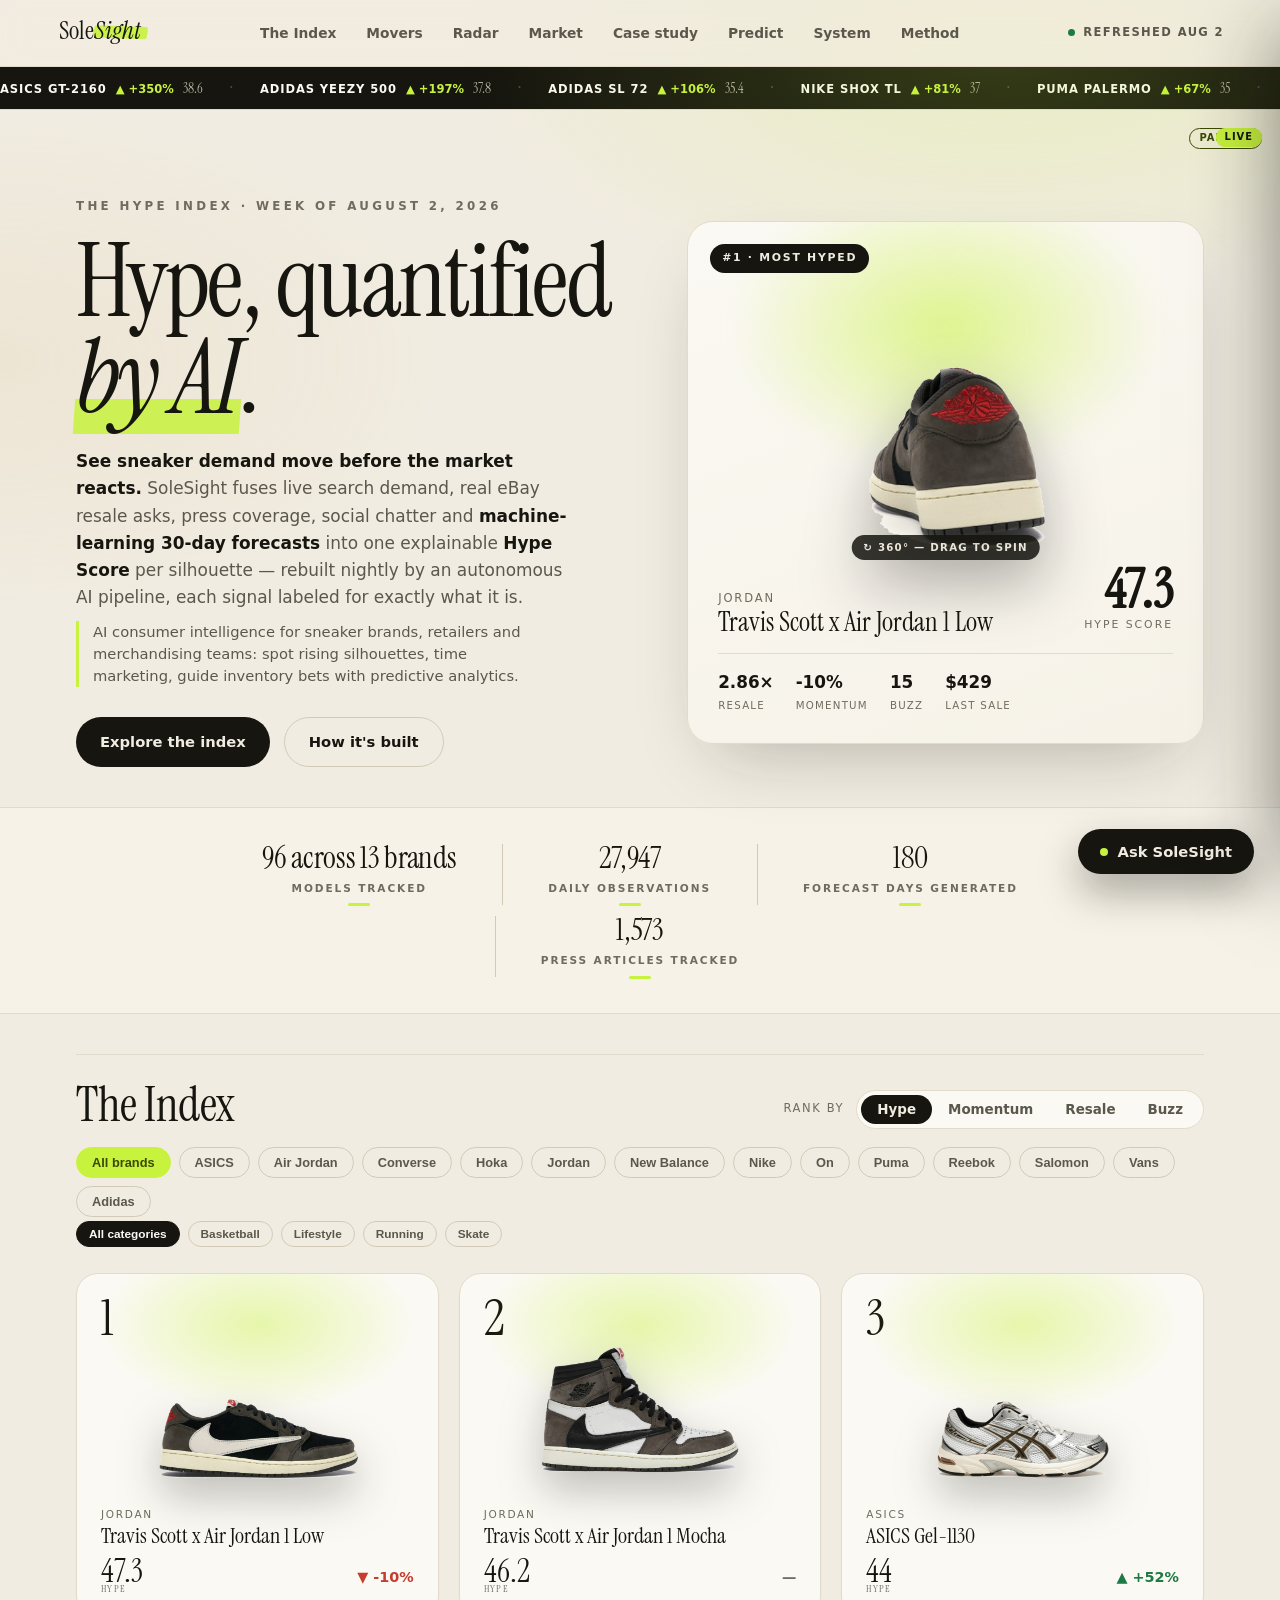
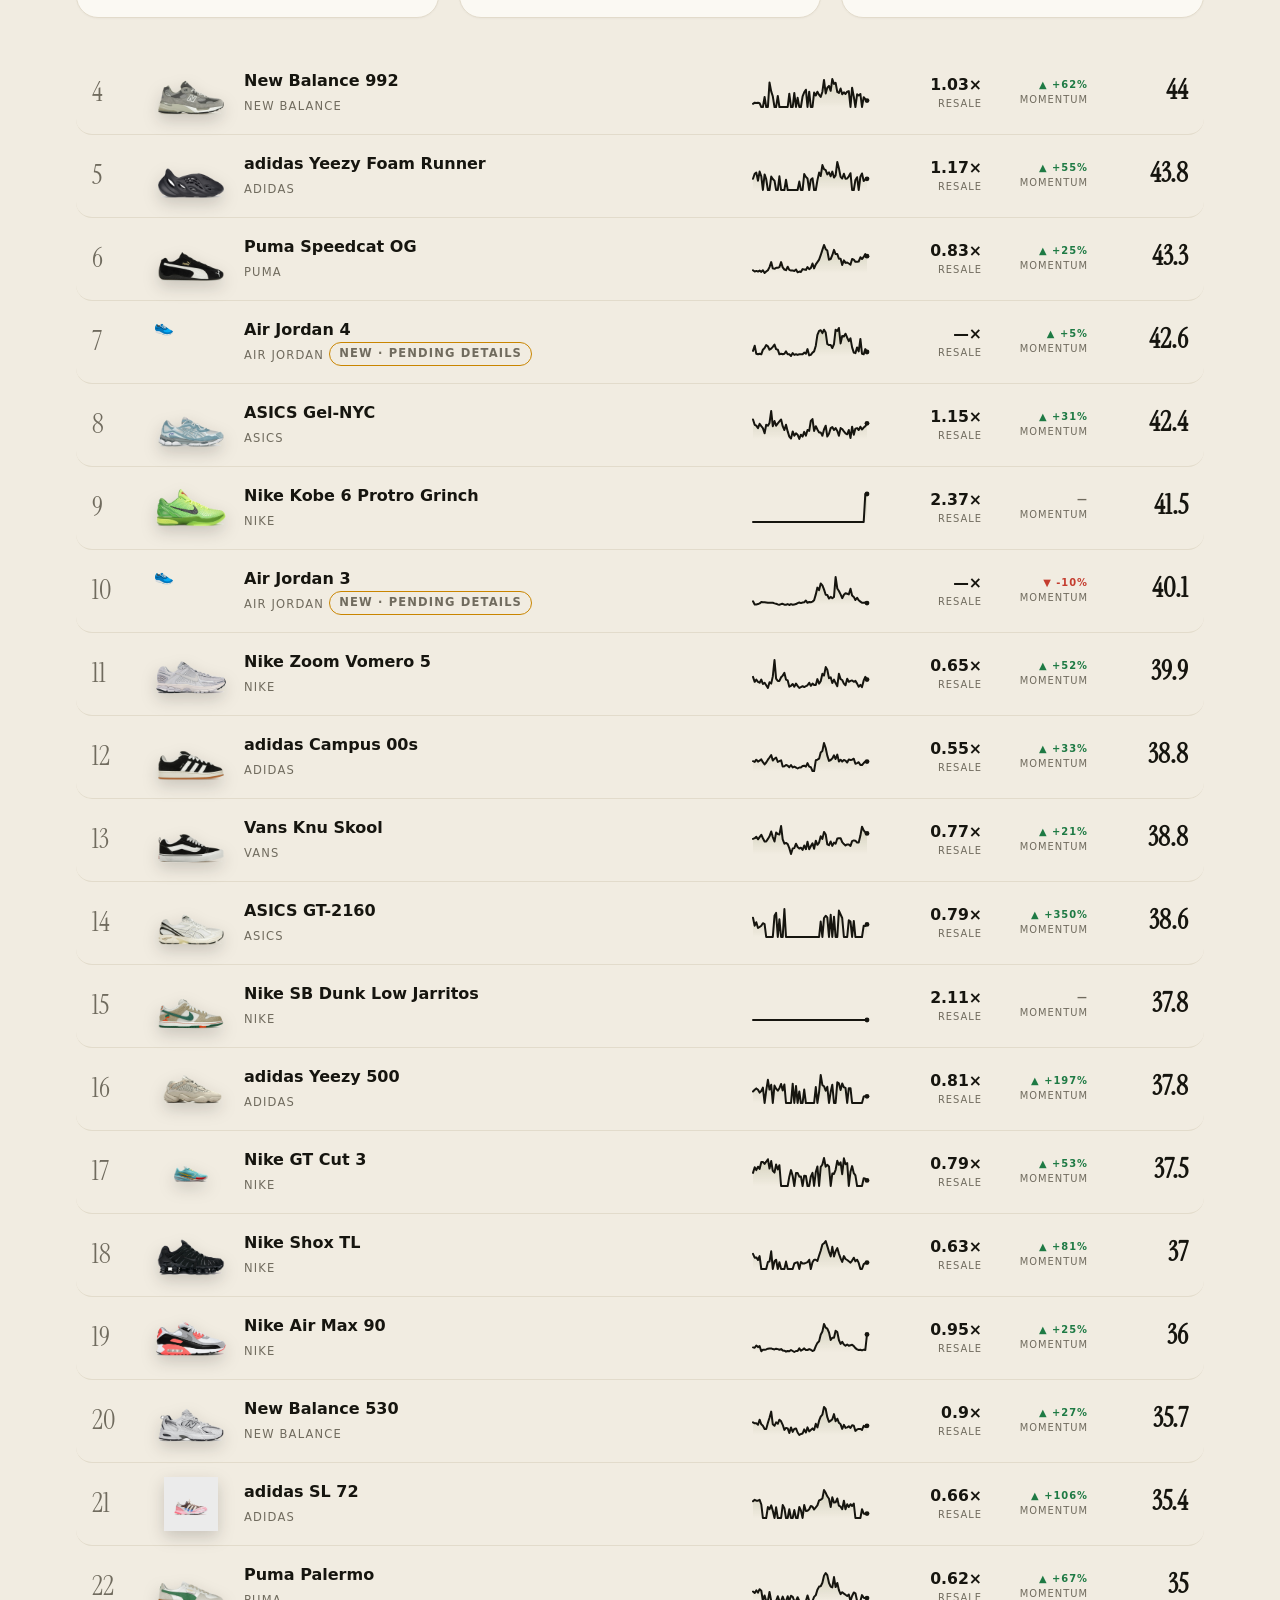
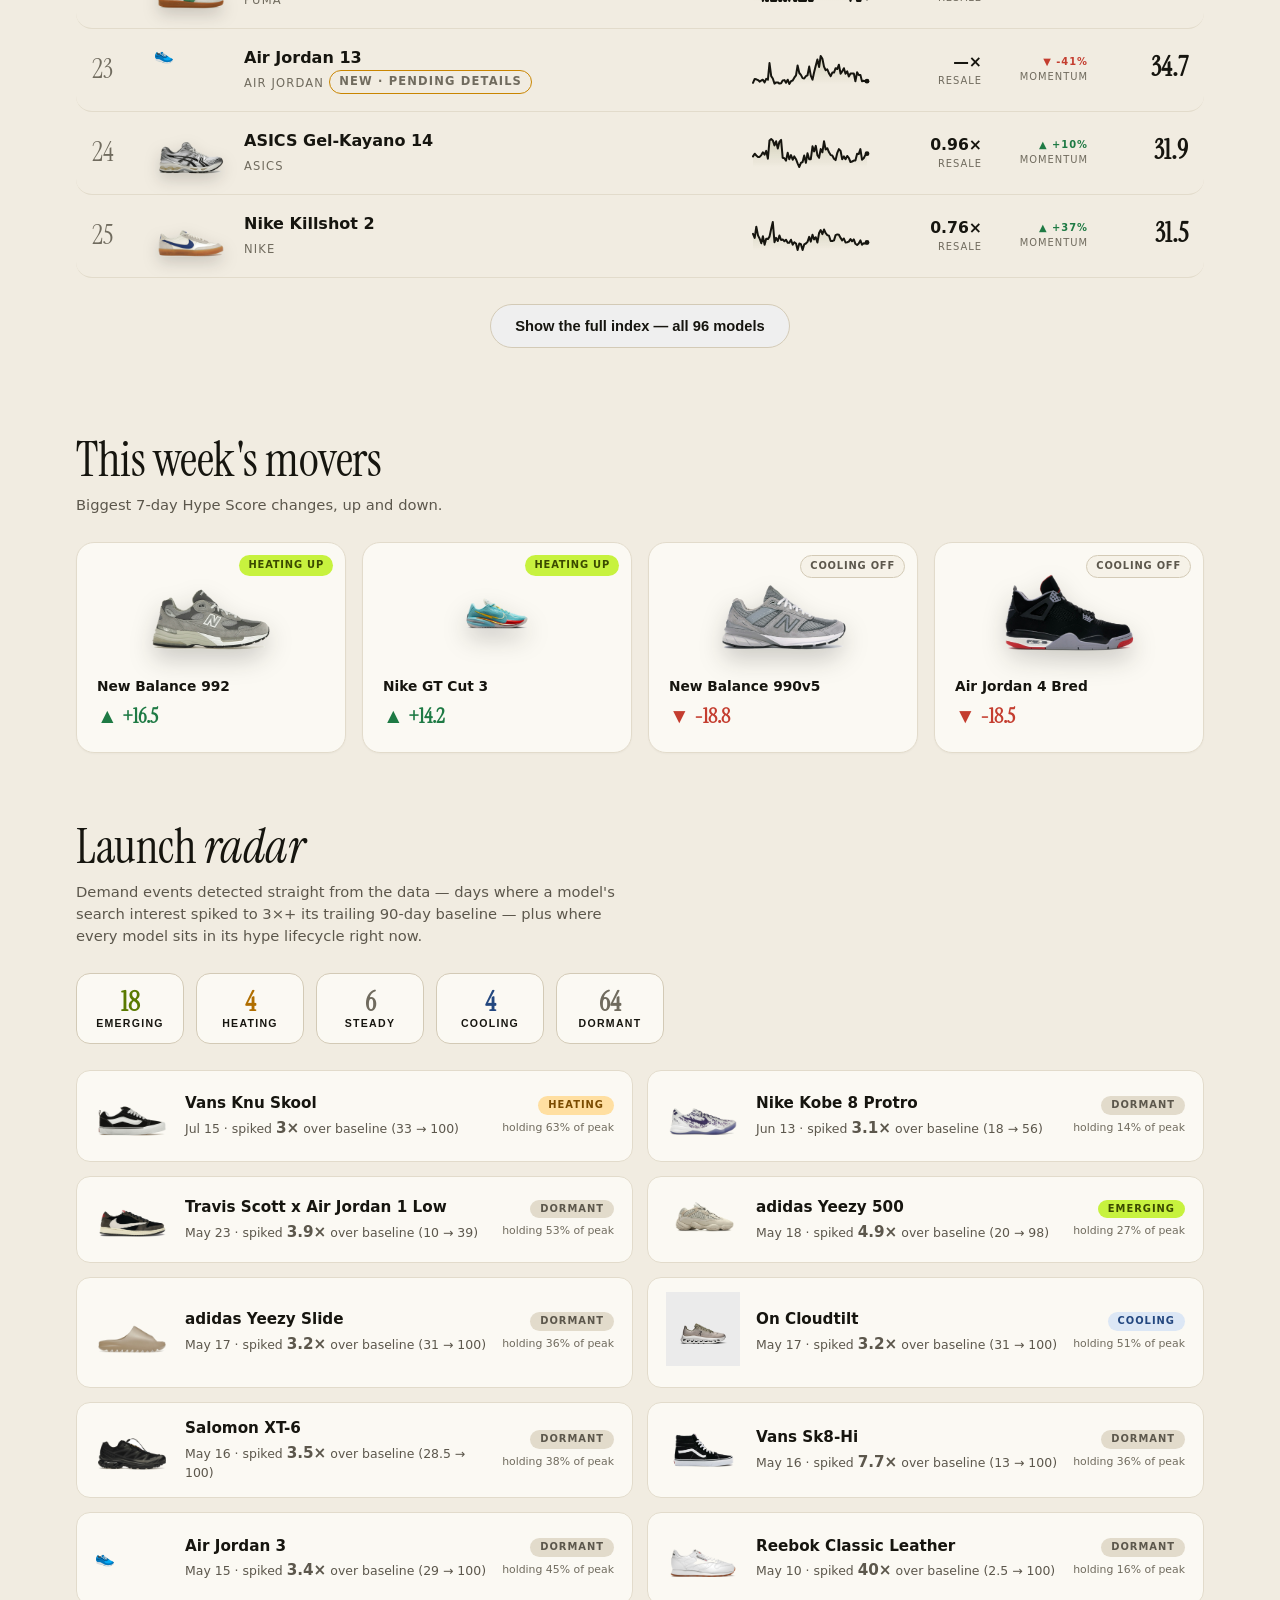
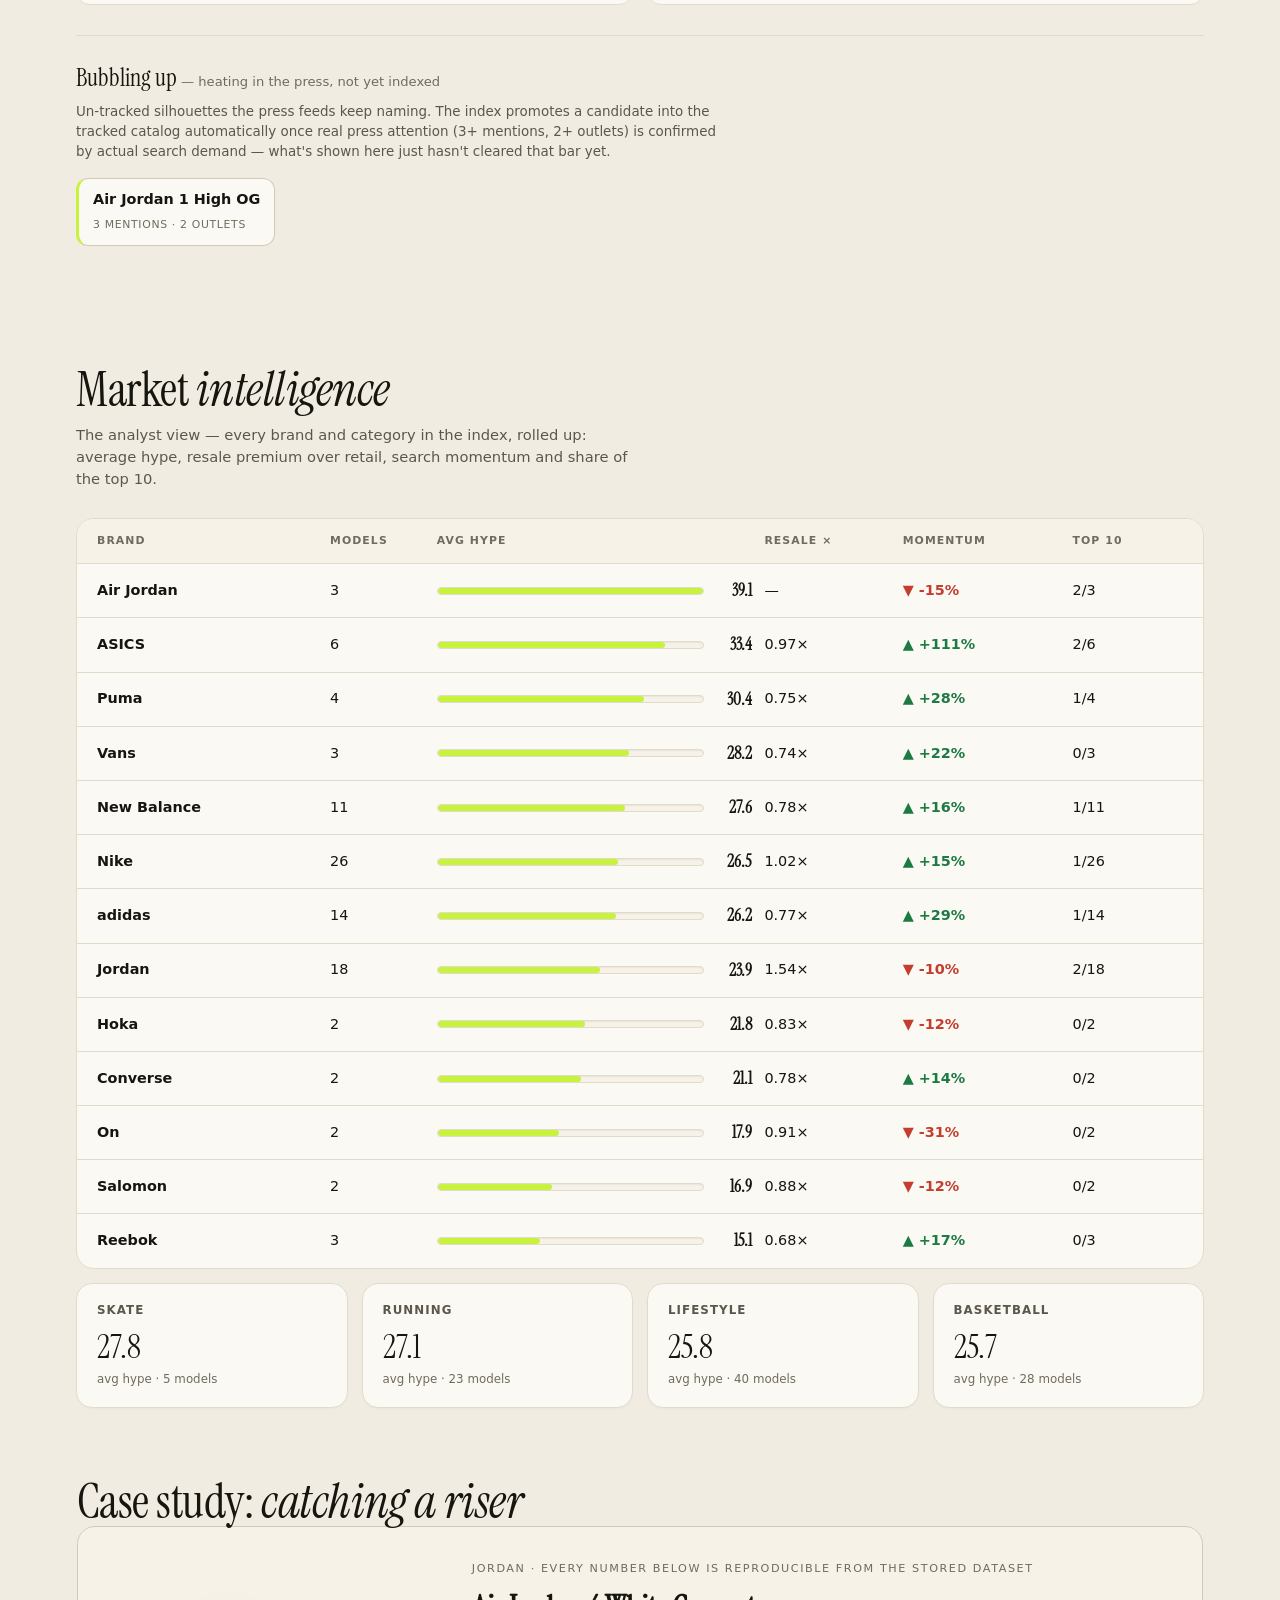
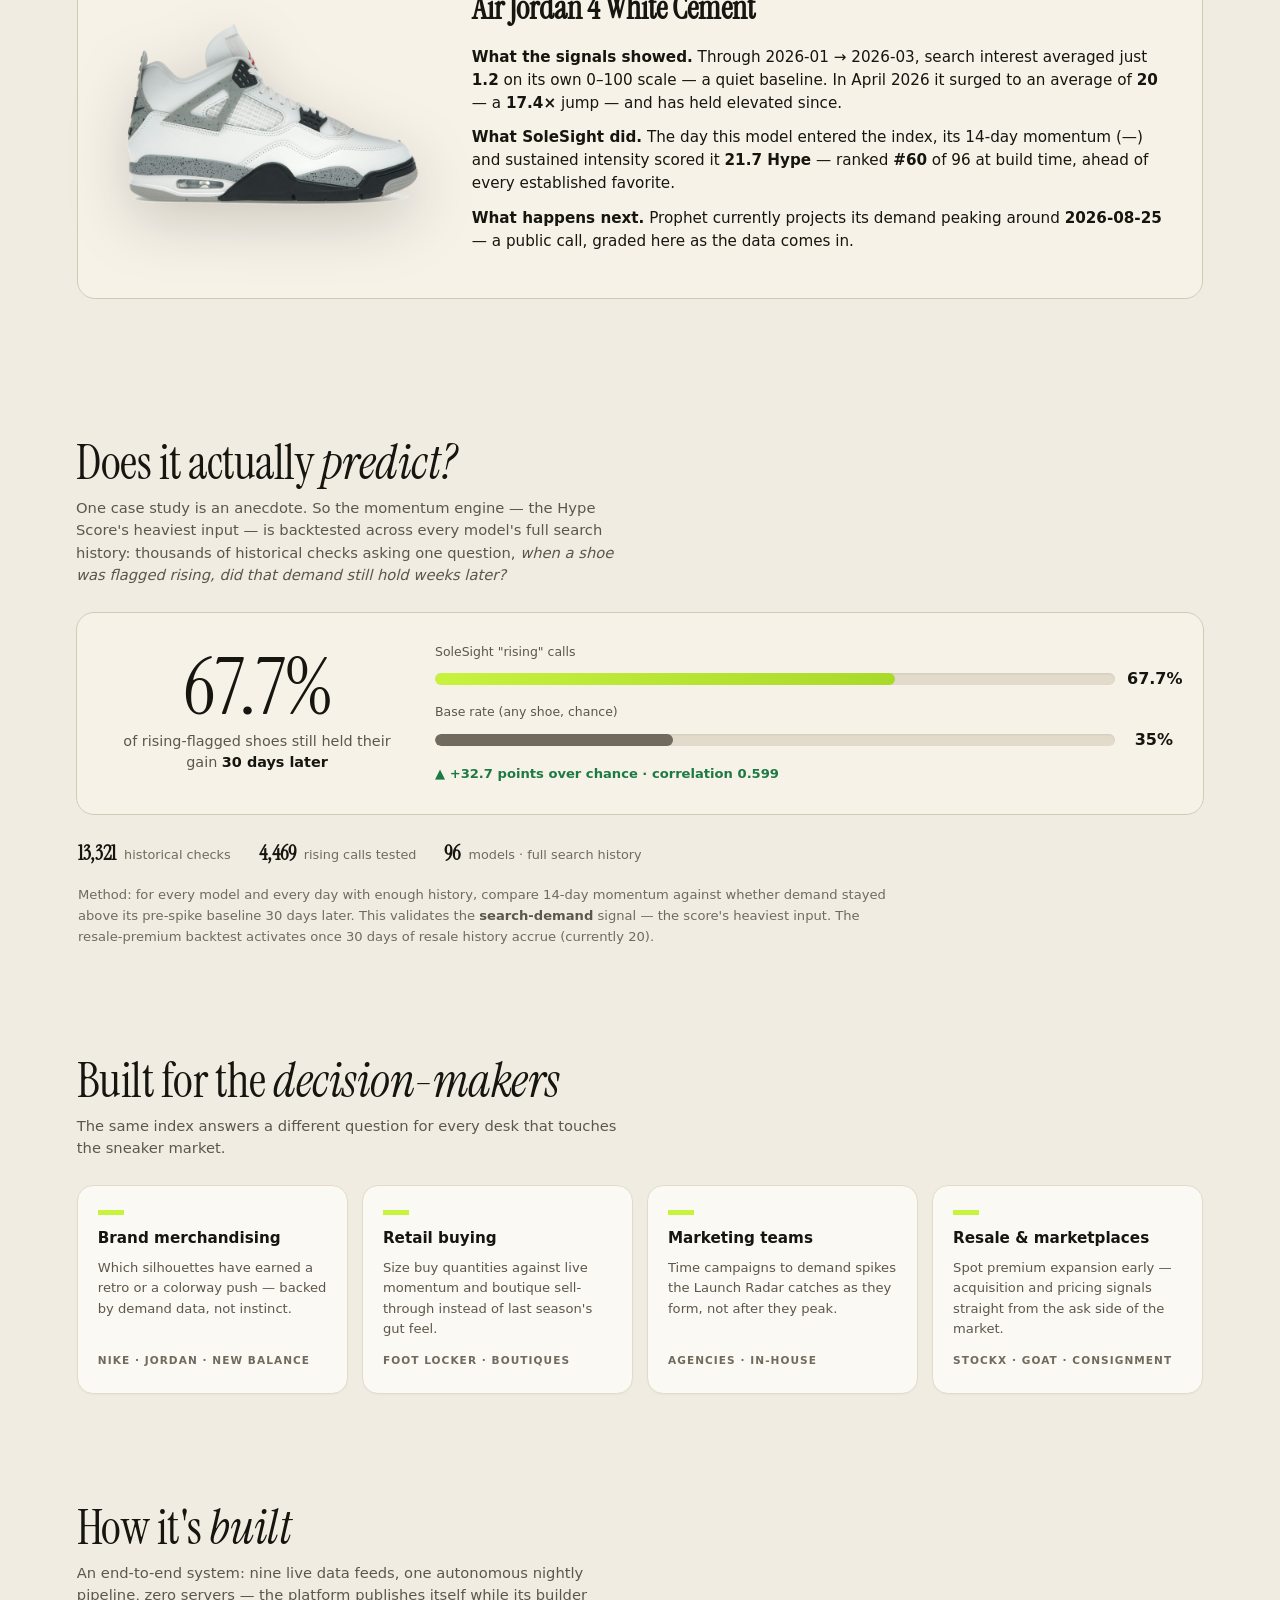
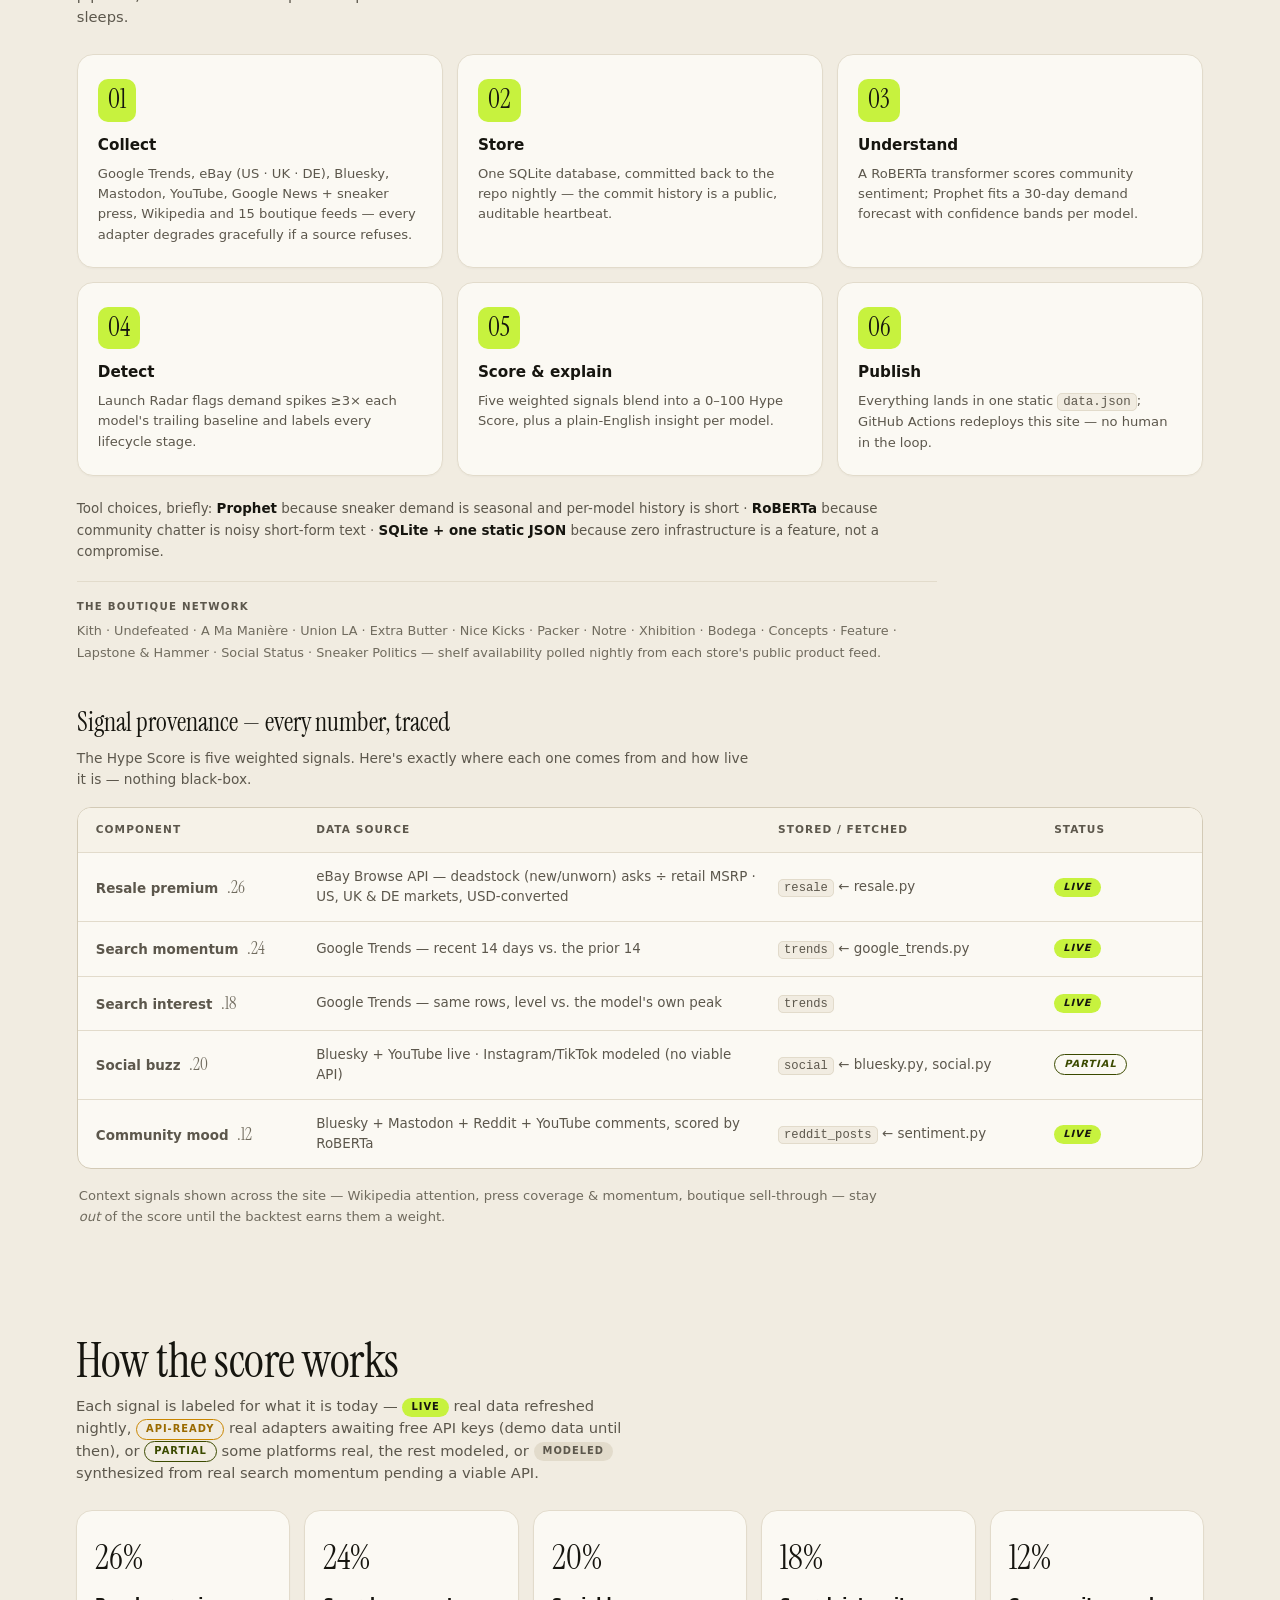
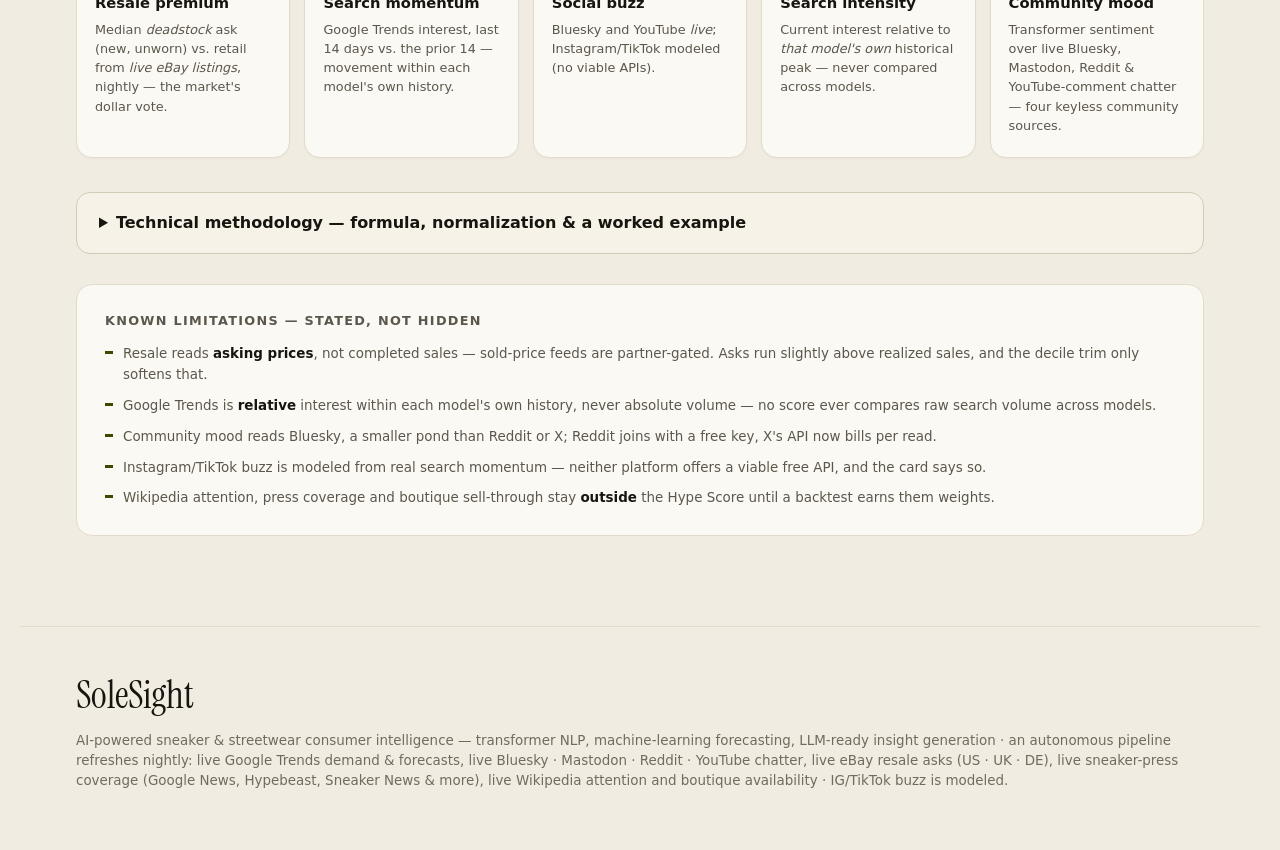
==== commit 8ba464c8: "Show predicted resale price as a range, and make it prominent Surfaces the Prophet forecast's own co" ====
--- a/web/index.html
+++ b/web/index.html
@@ -16,7 +16,7 @@
   <meta property="og:image" content="https://jairaj1111.github.io/solesight/og.png" />
   <meta property="og:url" content="https://jairaj1111.github.io/solesight/" />
   <meta name="twitter:card" content="summary_large_image" />
-  <link rel="stylesheet" href="styles.css?v=26" />
+  <link rel="stylesheet" href="styles.css?v=27" />
 </head>
 <body>
   <a href="#top" class="skip-link">Skip to content</a>
@@ -342,7 +342,7 @@
   <aside class="sheet" id="sheet" aria-hidden="true" role="dialog" aria-modal="true"
     aria-labelledby="sheet-title" tabindex="-1"></aside>
 
-  <script src="app.js?v=27"></script>
+  <script src="app.js?v=28"></script>
   <script src="ask.js?v=2"></script>
 </body>
 </html>
--- a/web/styles.css
+++ b/web/styles.css
@@ -774,6 +774,18 @@
 .pl-store { font-size: 9px; font-weight: 700; letter-spacing: .06em;
   fill: var(--pos); }
 
+/* predicted-resale-price callout — deliberately prominent, sits right under
+   "Where it trades" so the forecast reads as a headline number, not a
+   footnote inside the chart */
+.forecast-badge { margin: 6px 0 16px; padding: 16px 20px; border-radius: 14px;
+  background: var(--paper); border: 1px solid var(--line);
+  border-left: 3px solid var(--acid); }
+.fb-lab { font-size: .7rem; font-weight: 700; letter-spacing: .1em;
+  text-transform: uppercase; color: var(--ink-3); margin-bottom: 4px; }
+.fb-range { font-family: var(--serif); font-size: 2.4rem; line-height: 1.05; color: var(--ink); }
+.fb-range .fb-dash { color: var(--ink-3); margin: 0 8px; font-size: 1.7rem; }
+.fb-note { font-size: .76rem; color: var(--ink-2); margin-top: 4px; }
+
 /* ── demand forecast + resale charts: axis/value numbers ───── */
 .ax-lab { font-size: 9.5px; font-weight: 600; letter-spacing: .02em;
   fill: var(--ink-3); }
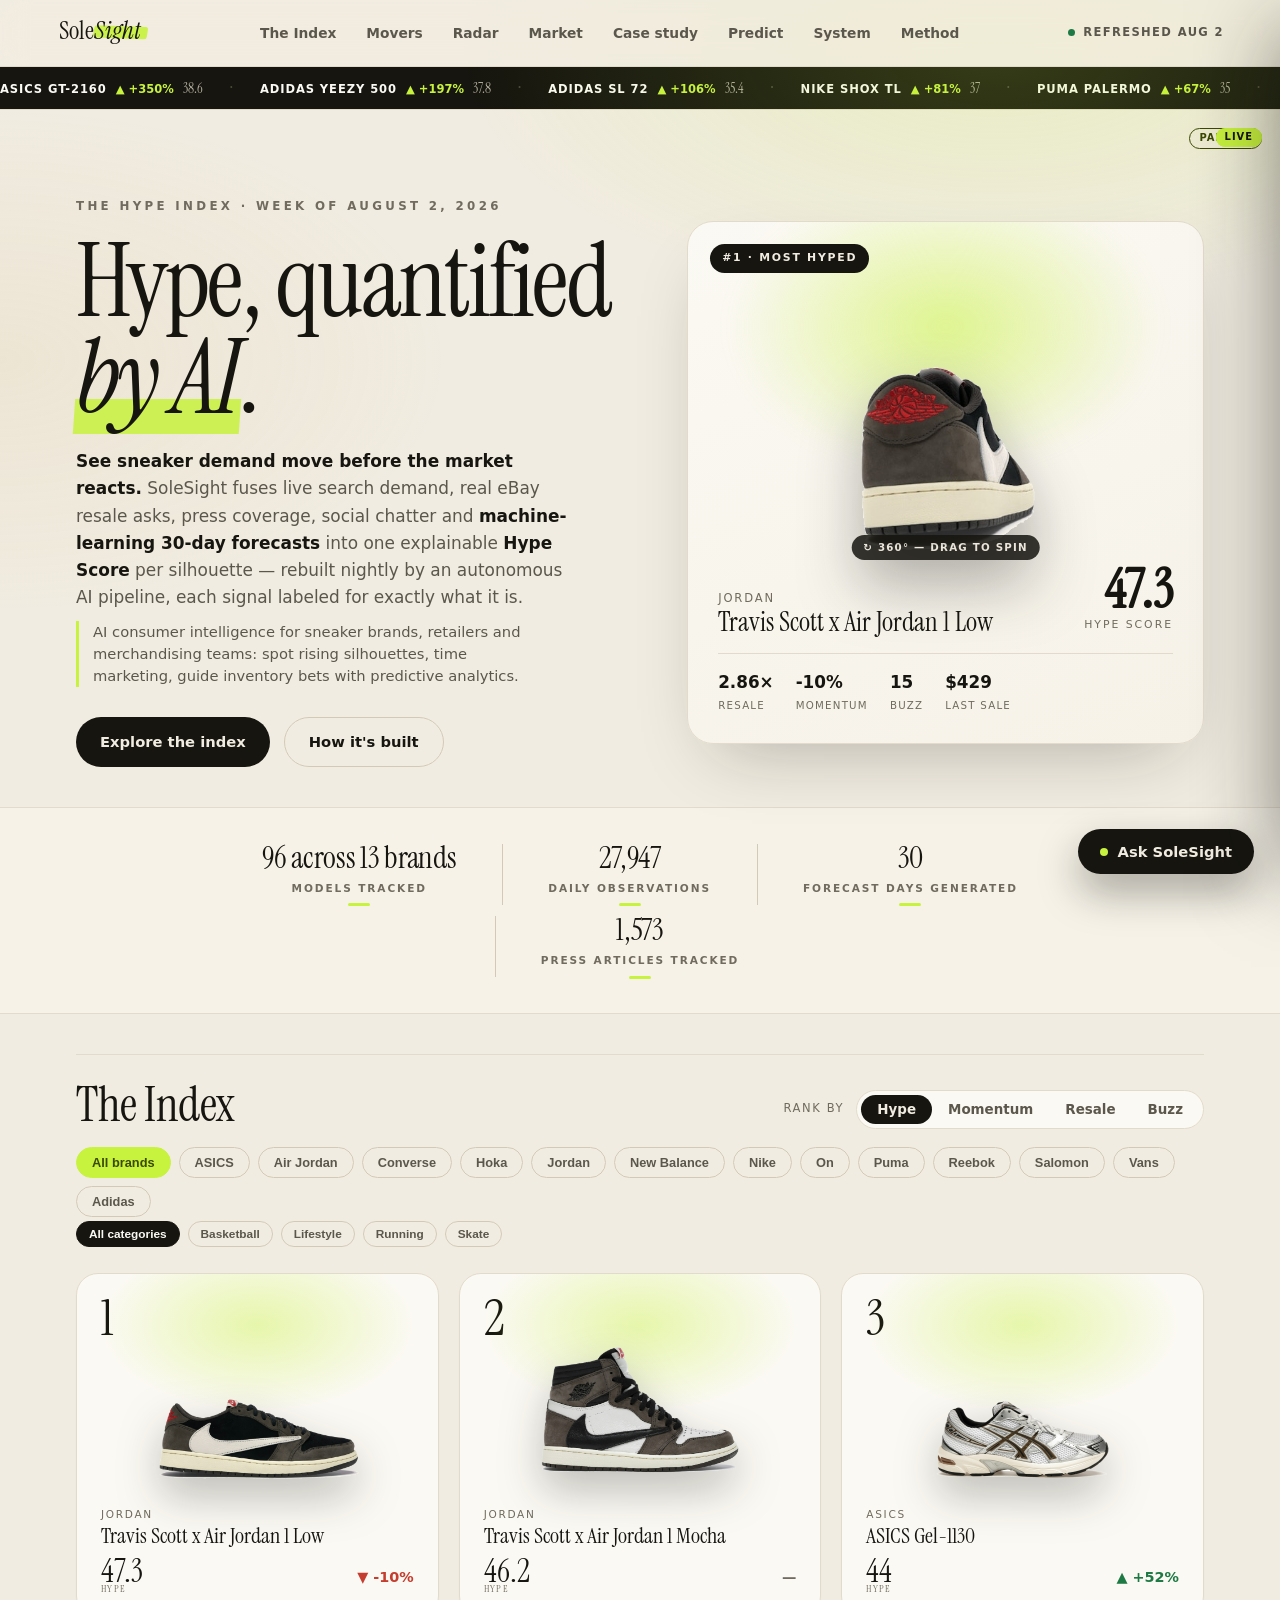
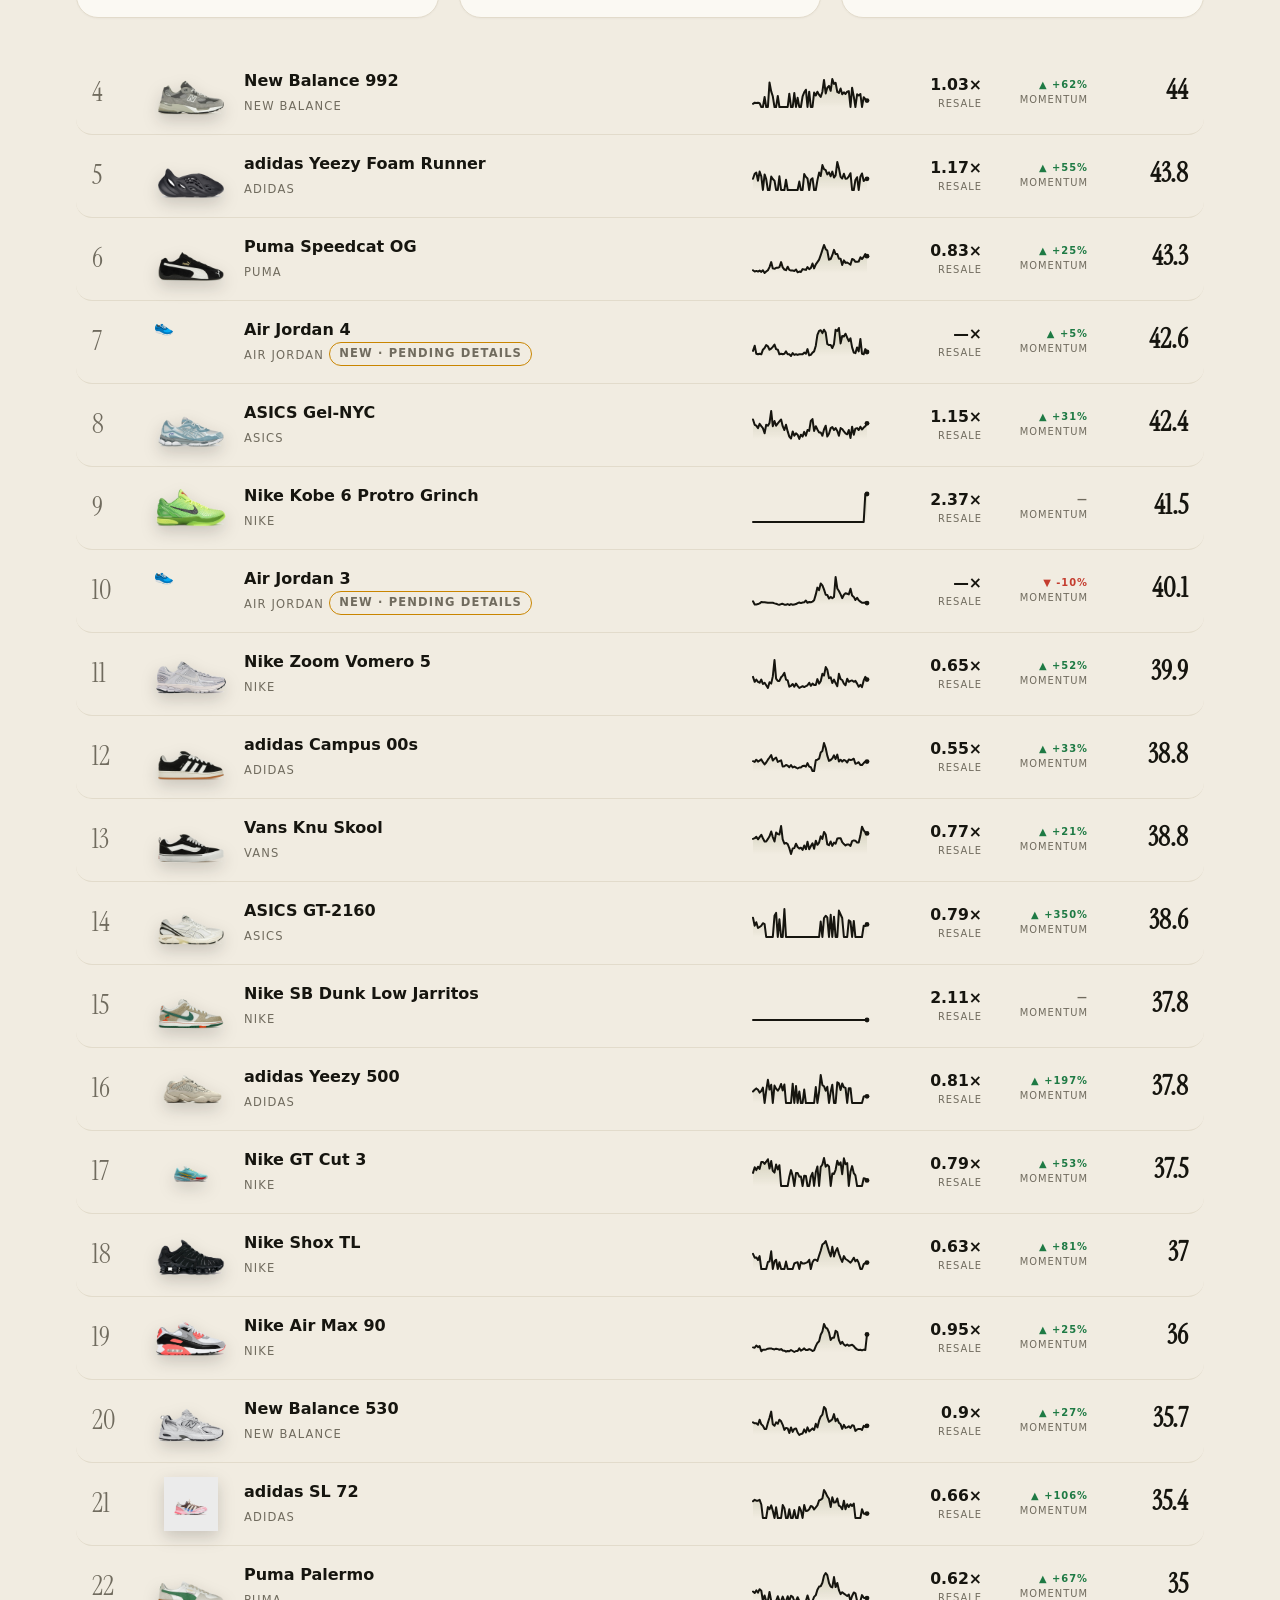
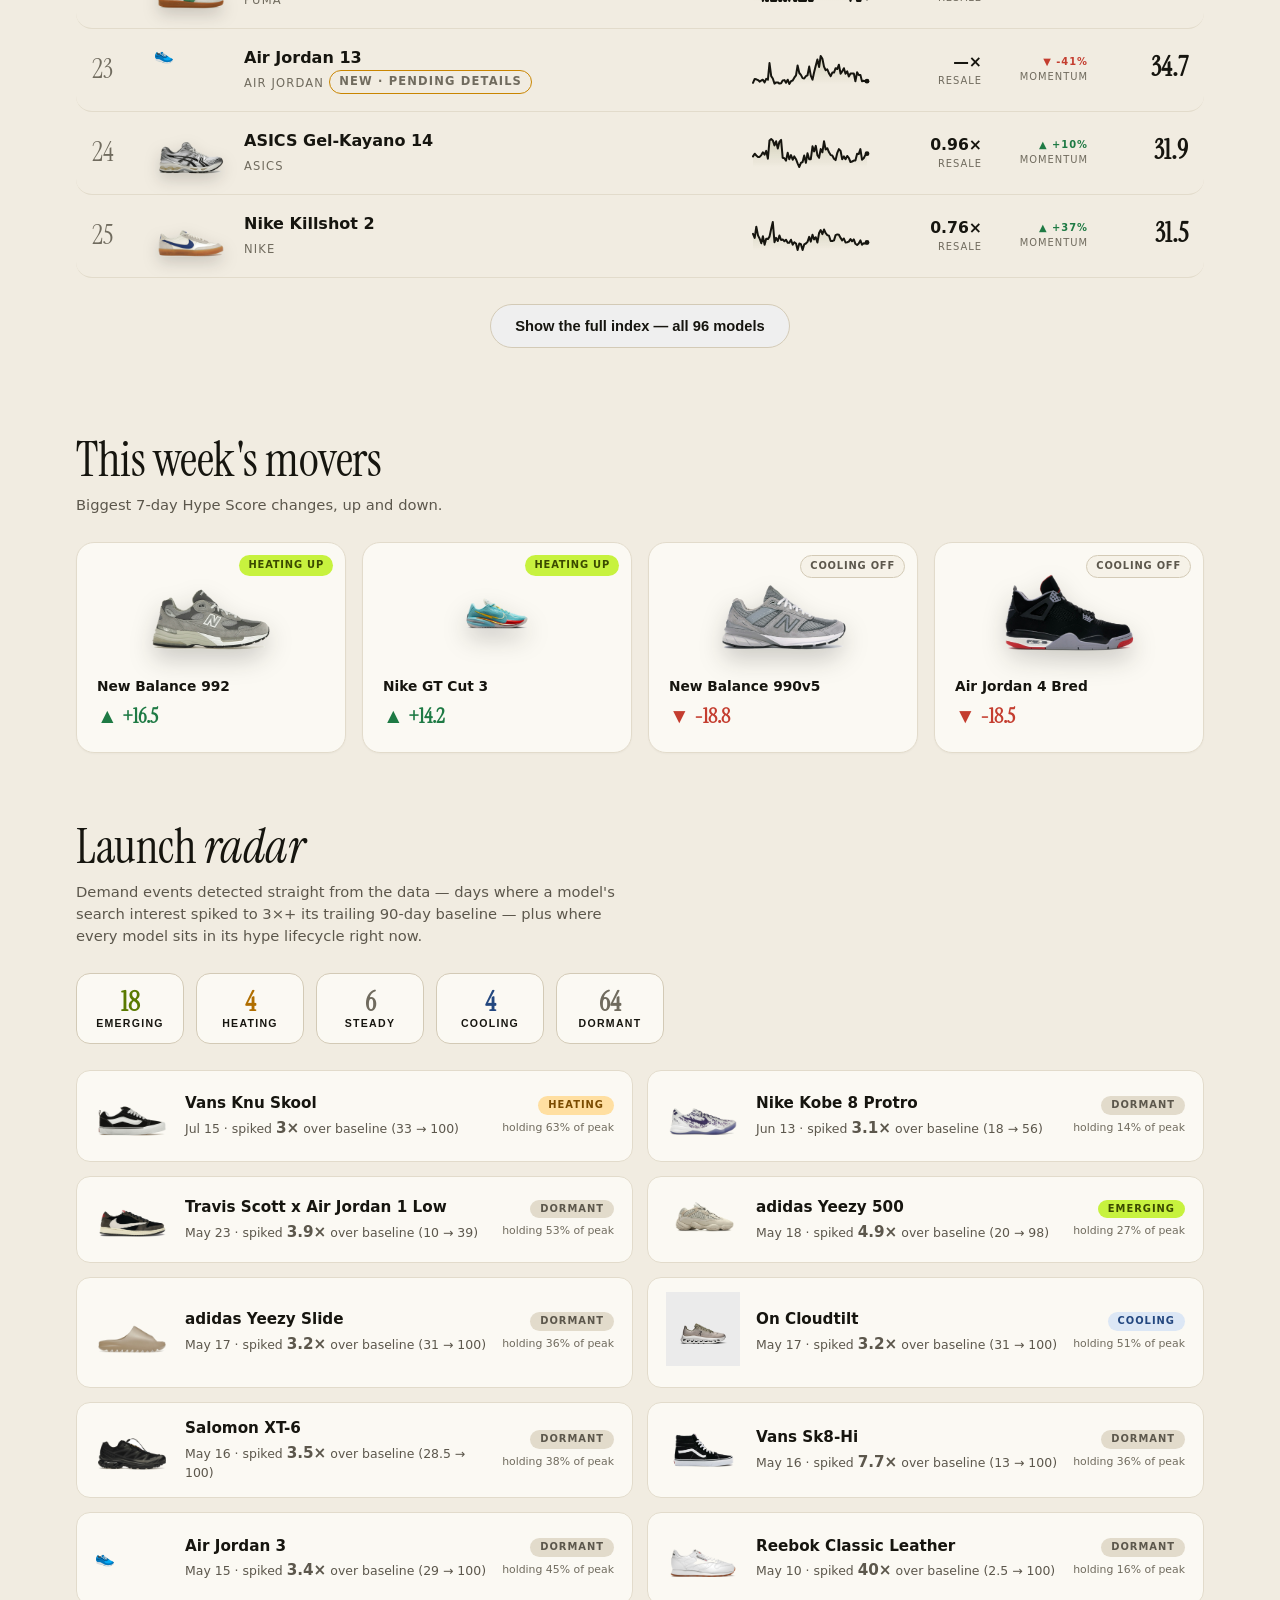
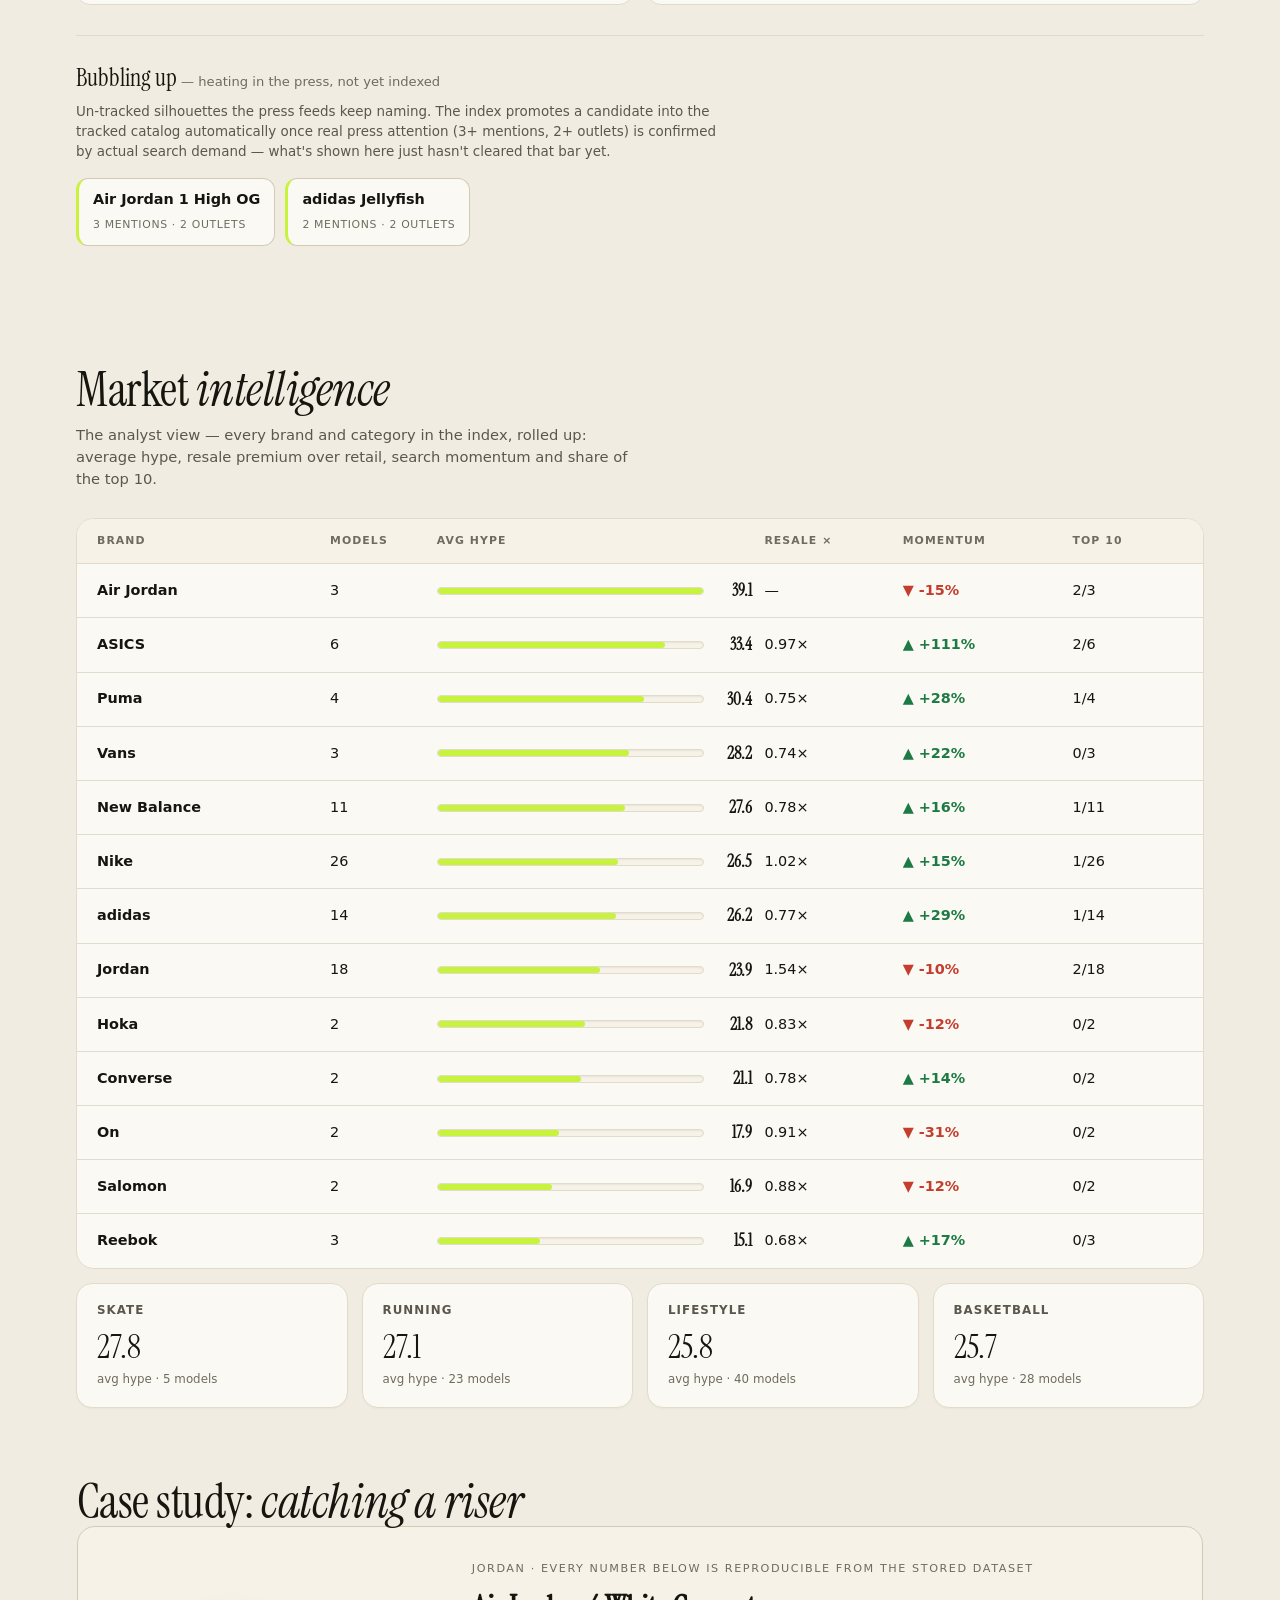
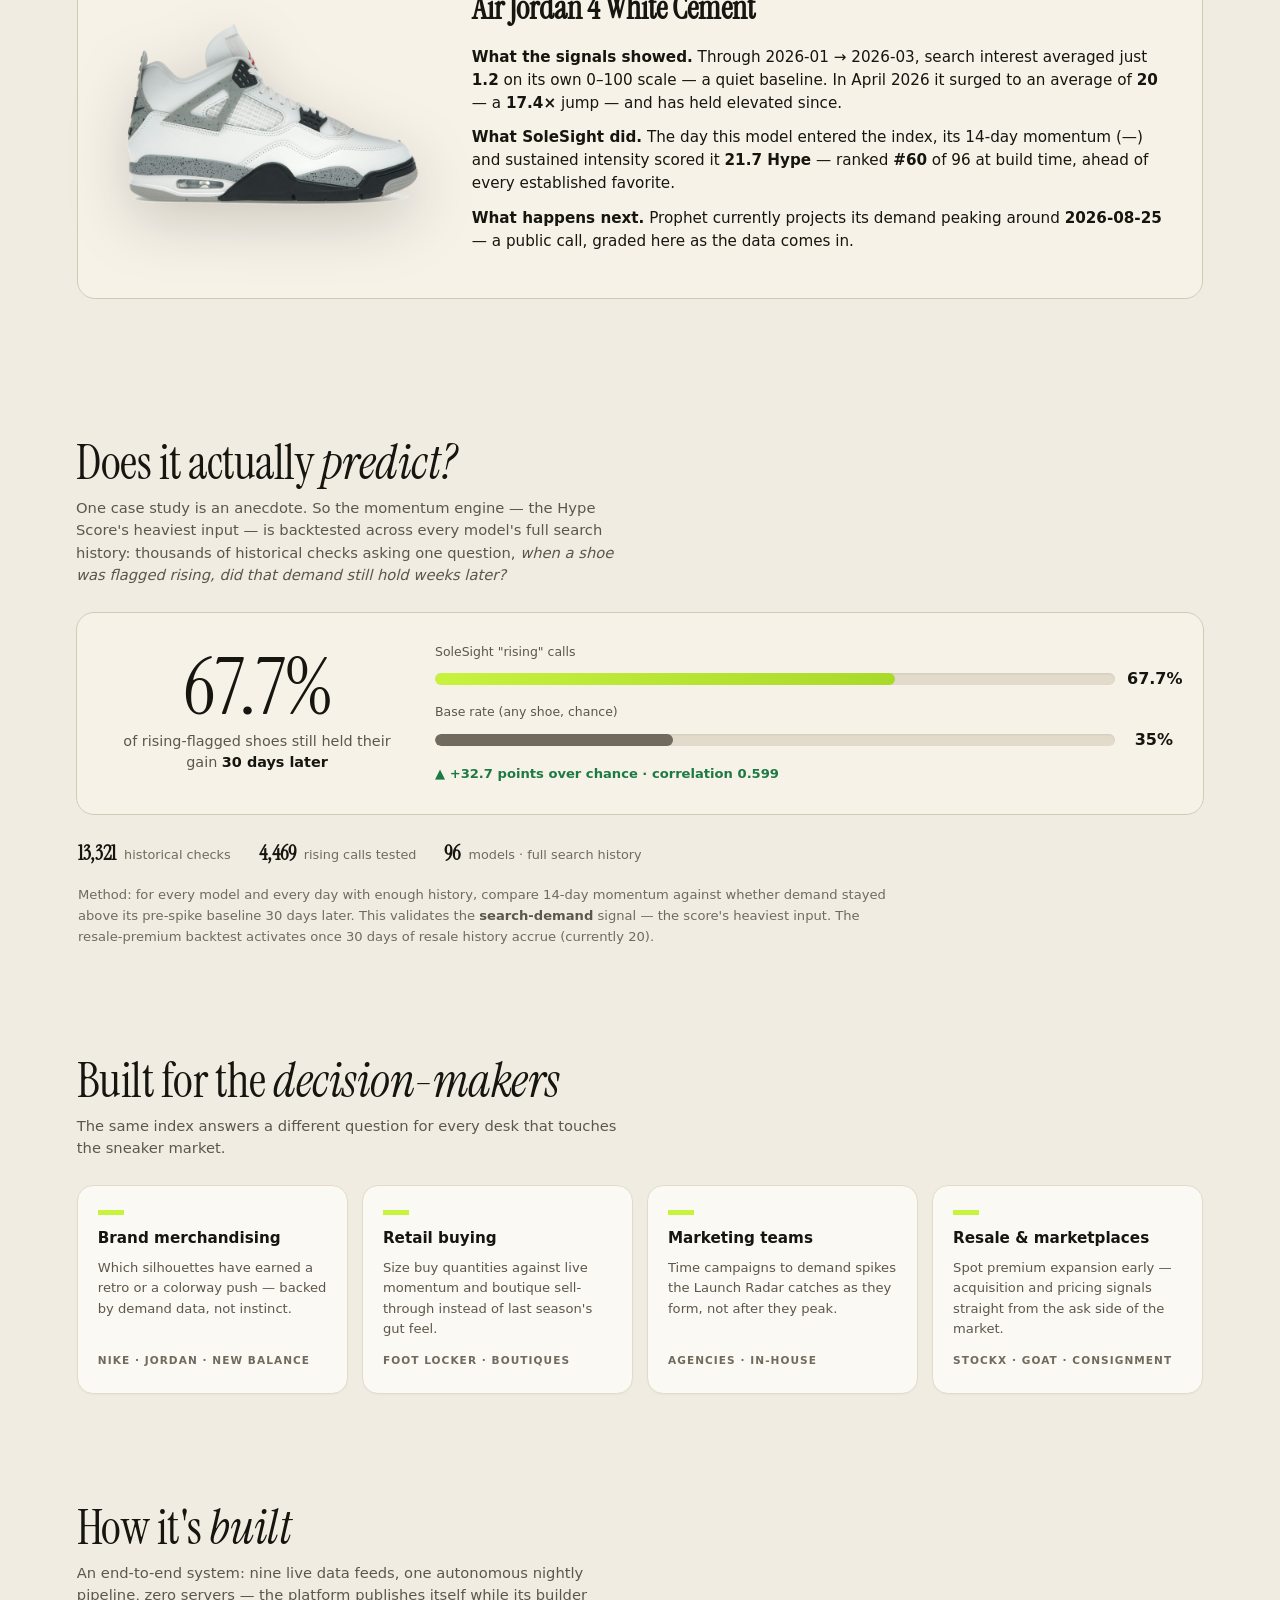
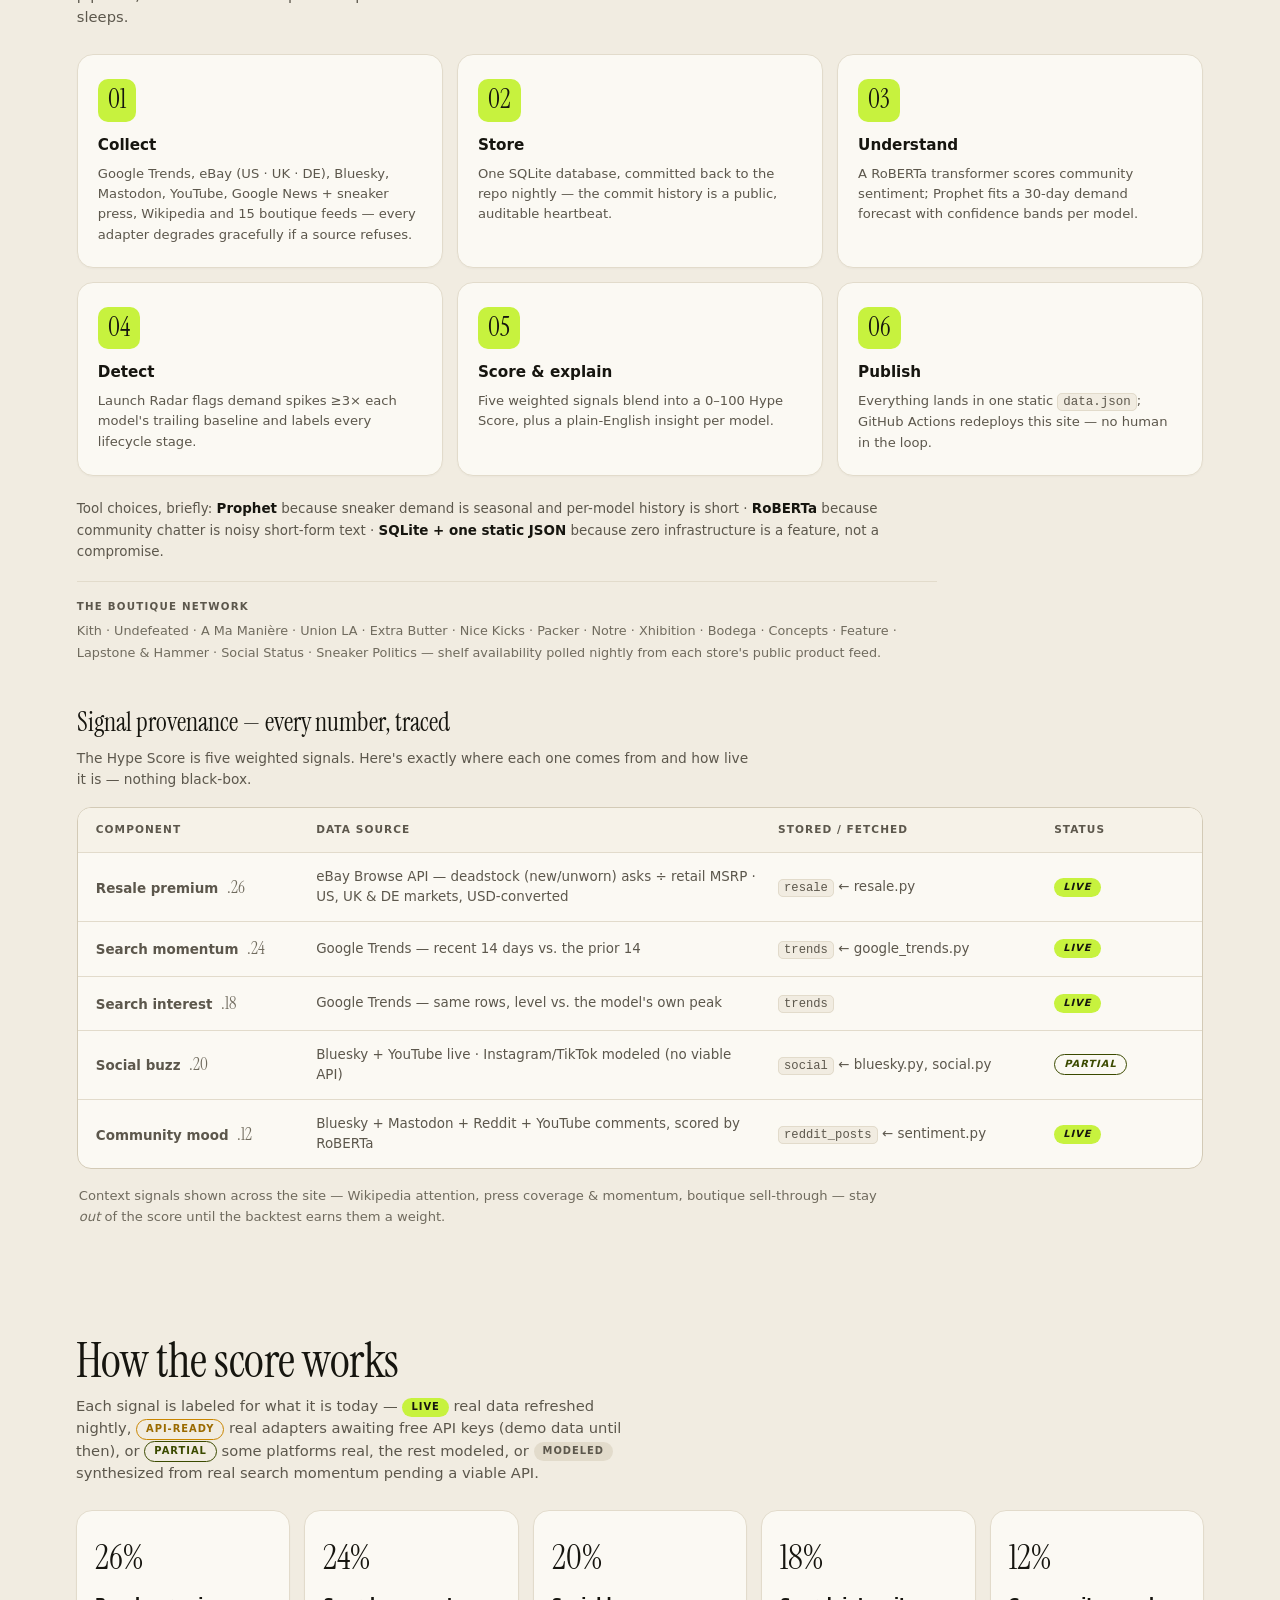
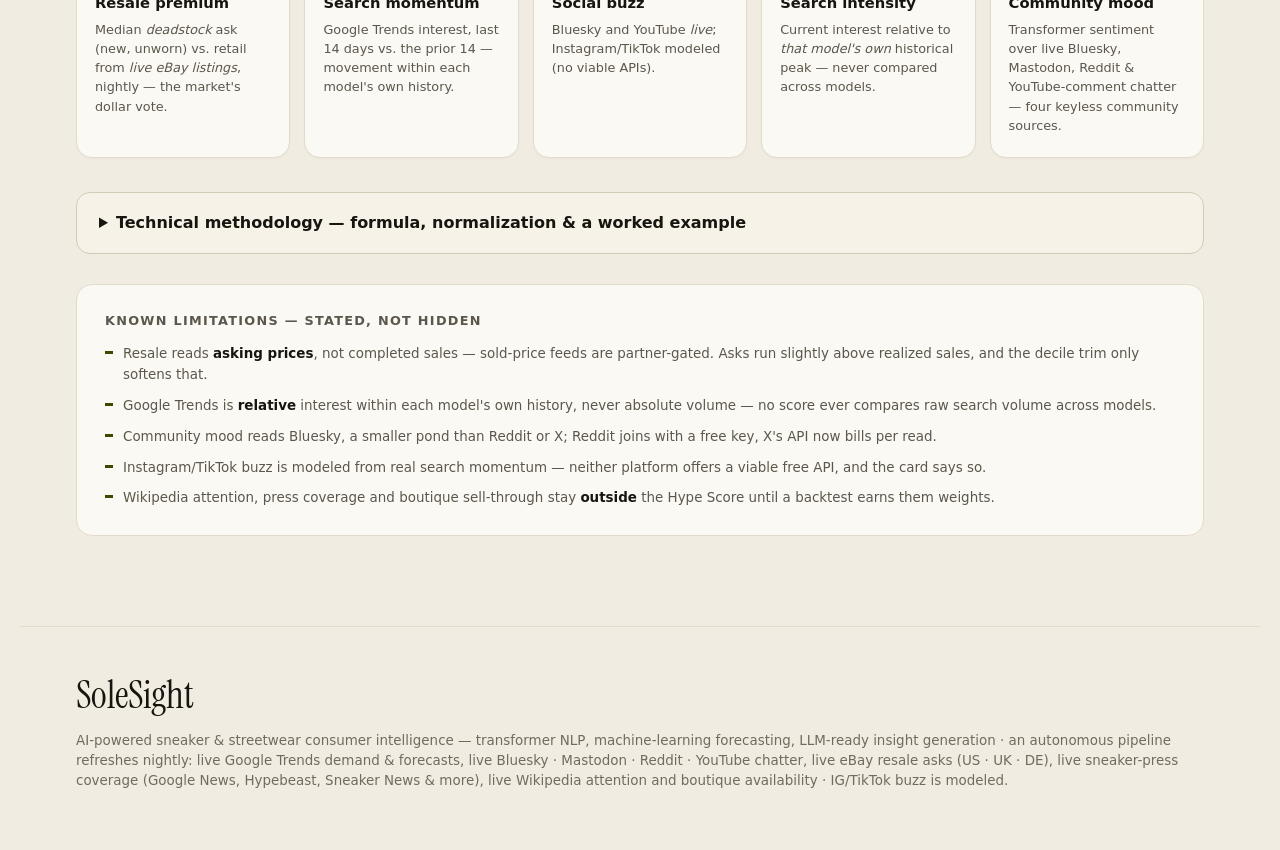
==== commit d6b3a34a: "Show predicted resale price now via a clearly-labeled modeled backfill Real eBay history is still un" ====
--- a/web/index.html
+++ b/web/index.html
@@ -16,7 +16,7 @@
   <meta property="og:image" content="https://jairaj1111.github.io/solesight/og.png" />
   <meta property="og:url" content="https://jairaj1111.github.io/solesight/" />
   <meta name="twitter:card" content="summary_large_image" />
-  <link rel="stylesheet" href="styles.css?v=27" />
+  <link rel="stylesheet" href="styles.css?v=28" />
 </head>
 <body>
   <a href="#top" class="skip-link">Skip to content</a>
@@ -342,7 +342,7 @@
   <aside class="sheet" id="sheet" aria-hidden="true" role="dialog" aria-modal="true"
     aria-labelledby="sheet-title" tabindex="-1"></aside>
 
-  <script src="app.js?v=28"></script>
+  <script src="app.js?v=29"></script>
   <script src="ask.js?v=2"></script>
 </body>
 </html>
--- a/web/styles.css
+++ b/web/styles.css
@@ -785,6 +785,12 @@
 .fb-range { font-family: var(--serif); font-size: 2.4rem; line-height: 1.05; color: var(--ink); }
 .fb-range .fb-dash { color: var(--ink-3); margin: 0 8px; font-size: 1.7rem; }
 .fb-note { font-size: .76rem; color: var(--ink-2); margin-top: 4px; }
+/* estimated (backfill-topped-up) fit — same amber used for "low stock"
+   elsewhere, signaling lower confidence than a fully-real-data forecast */
+.forecast-badge.fb-estimated { border-left-color: #9a6a00; }
+.fb-pill { display: inline-block; background: #9a6a00; color: #FFF8E8;
+  font-size: .62rem; letter-spacing: .06em; border-radius: 999px;
+  padding: 1px 7px; margin-left: 4px; vertical-align: 1px; font-weight: 700; }
 
 /* ── demand forecast + resale charts: axis/value numbers ───── */
 .ax-lab { font-size: 9.5px; font-weight: 600; letter-spacing: .02em;
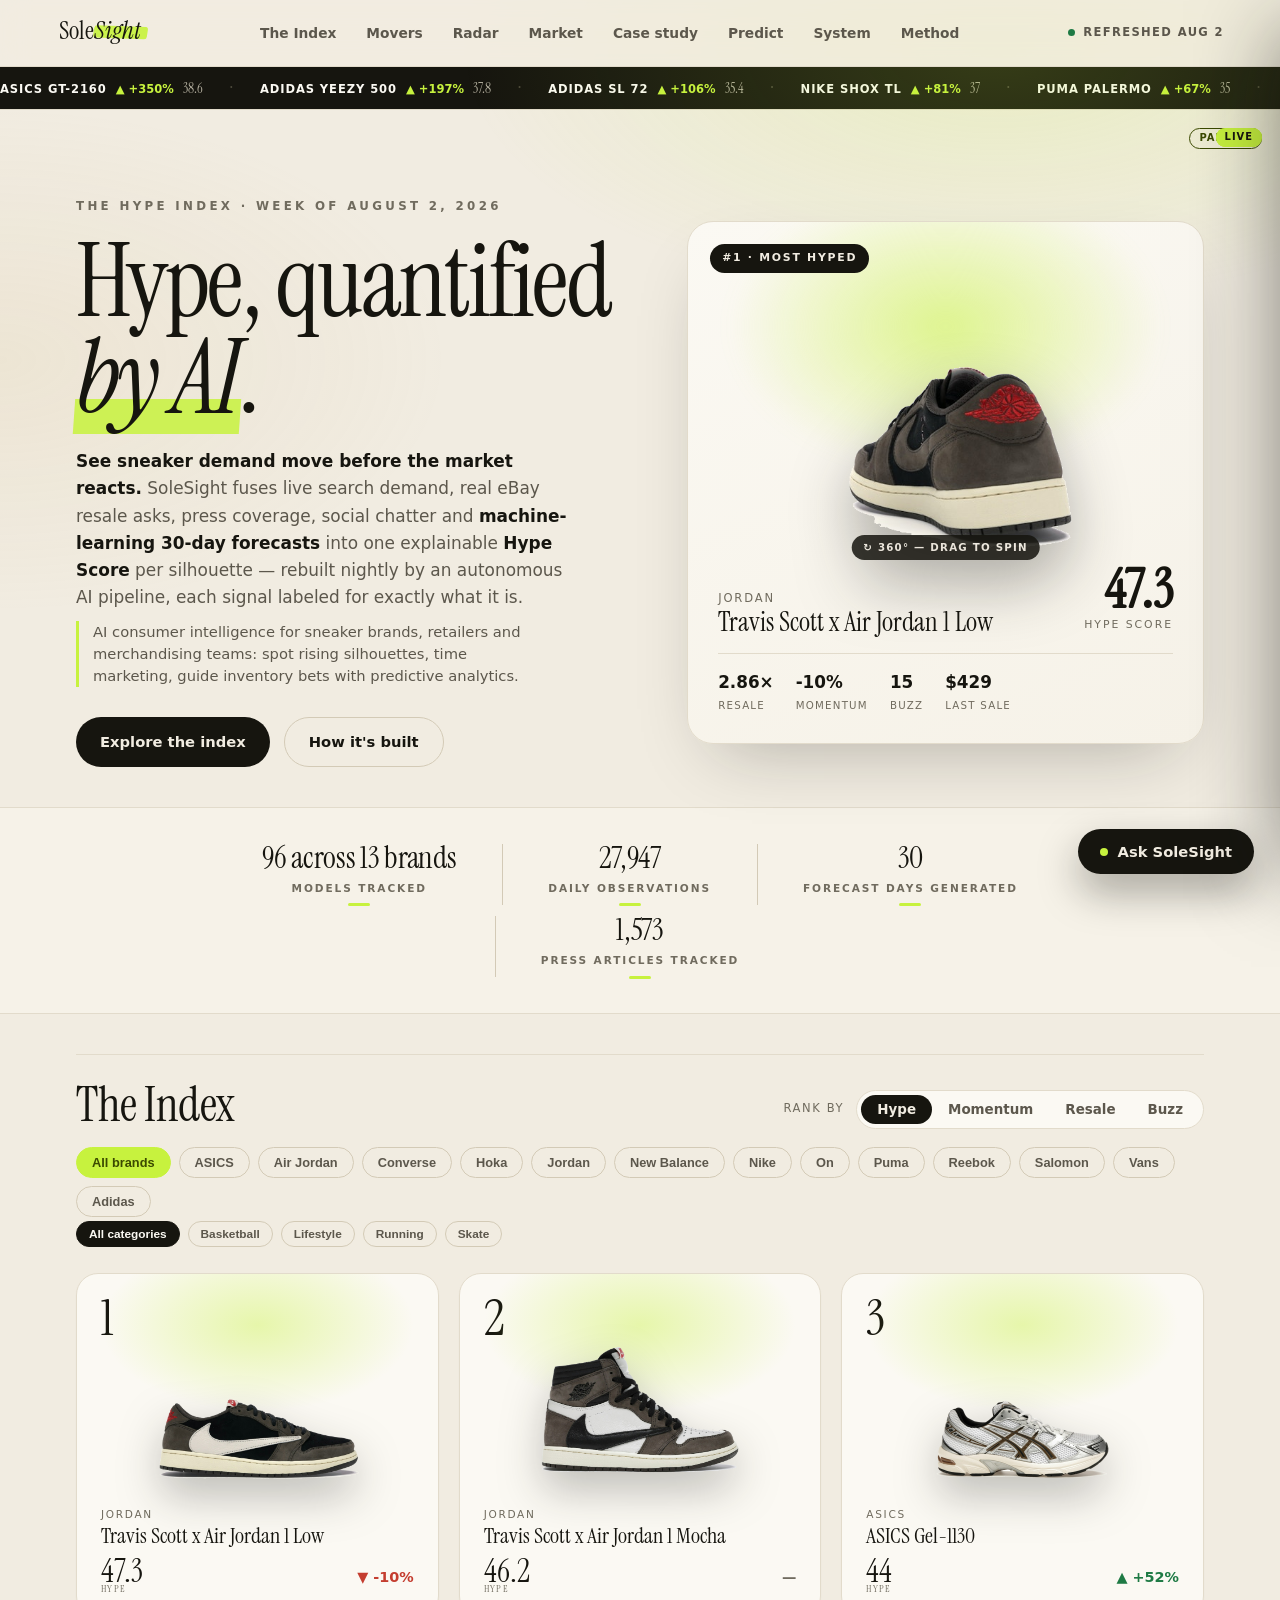
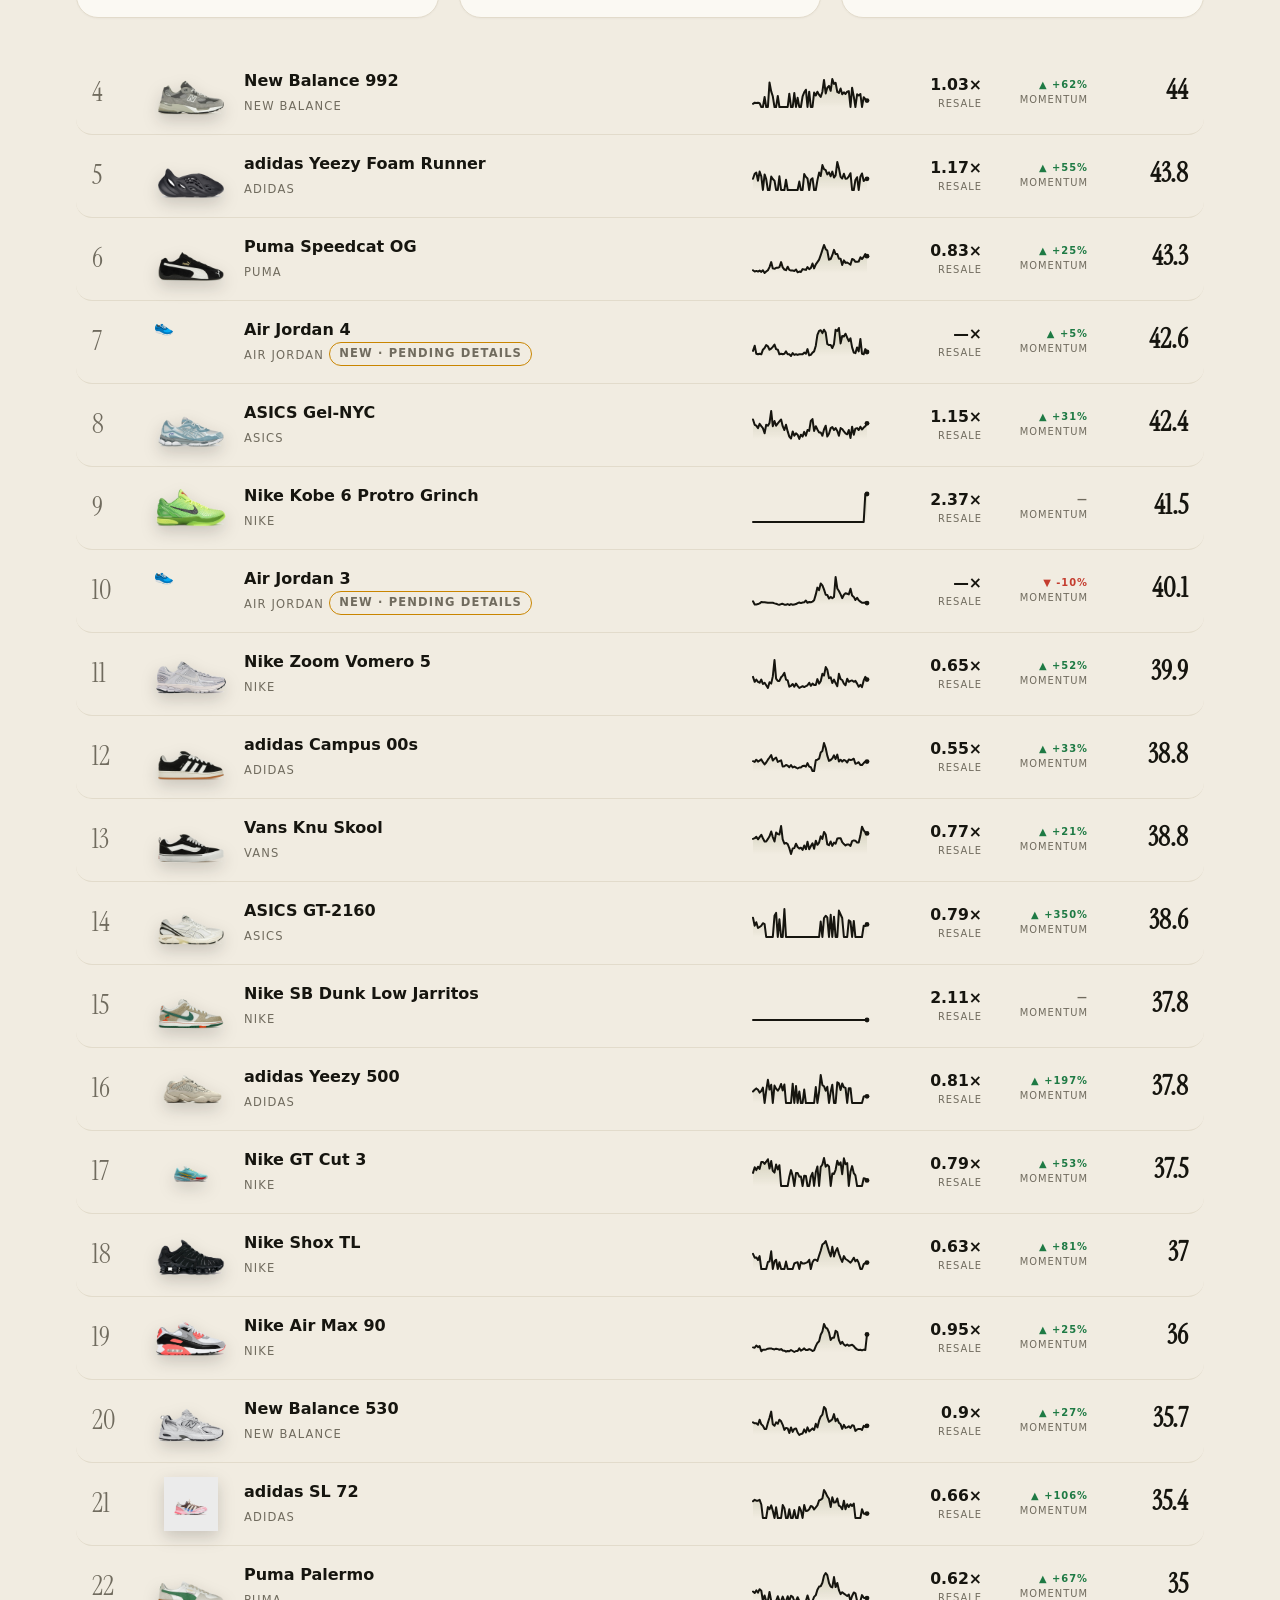
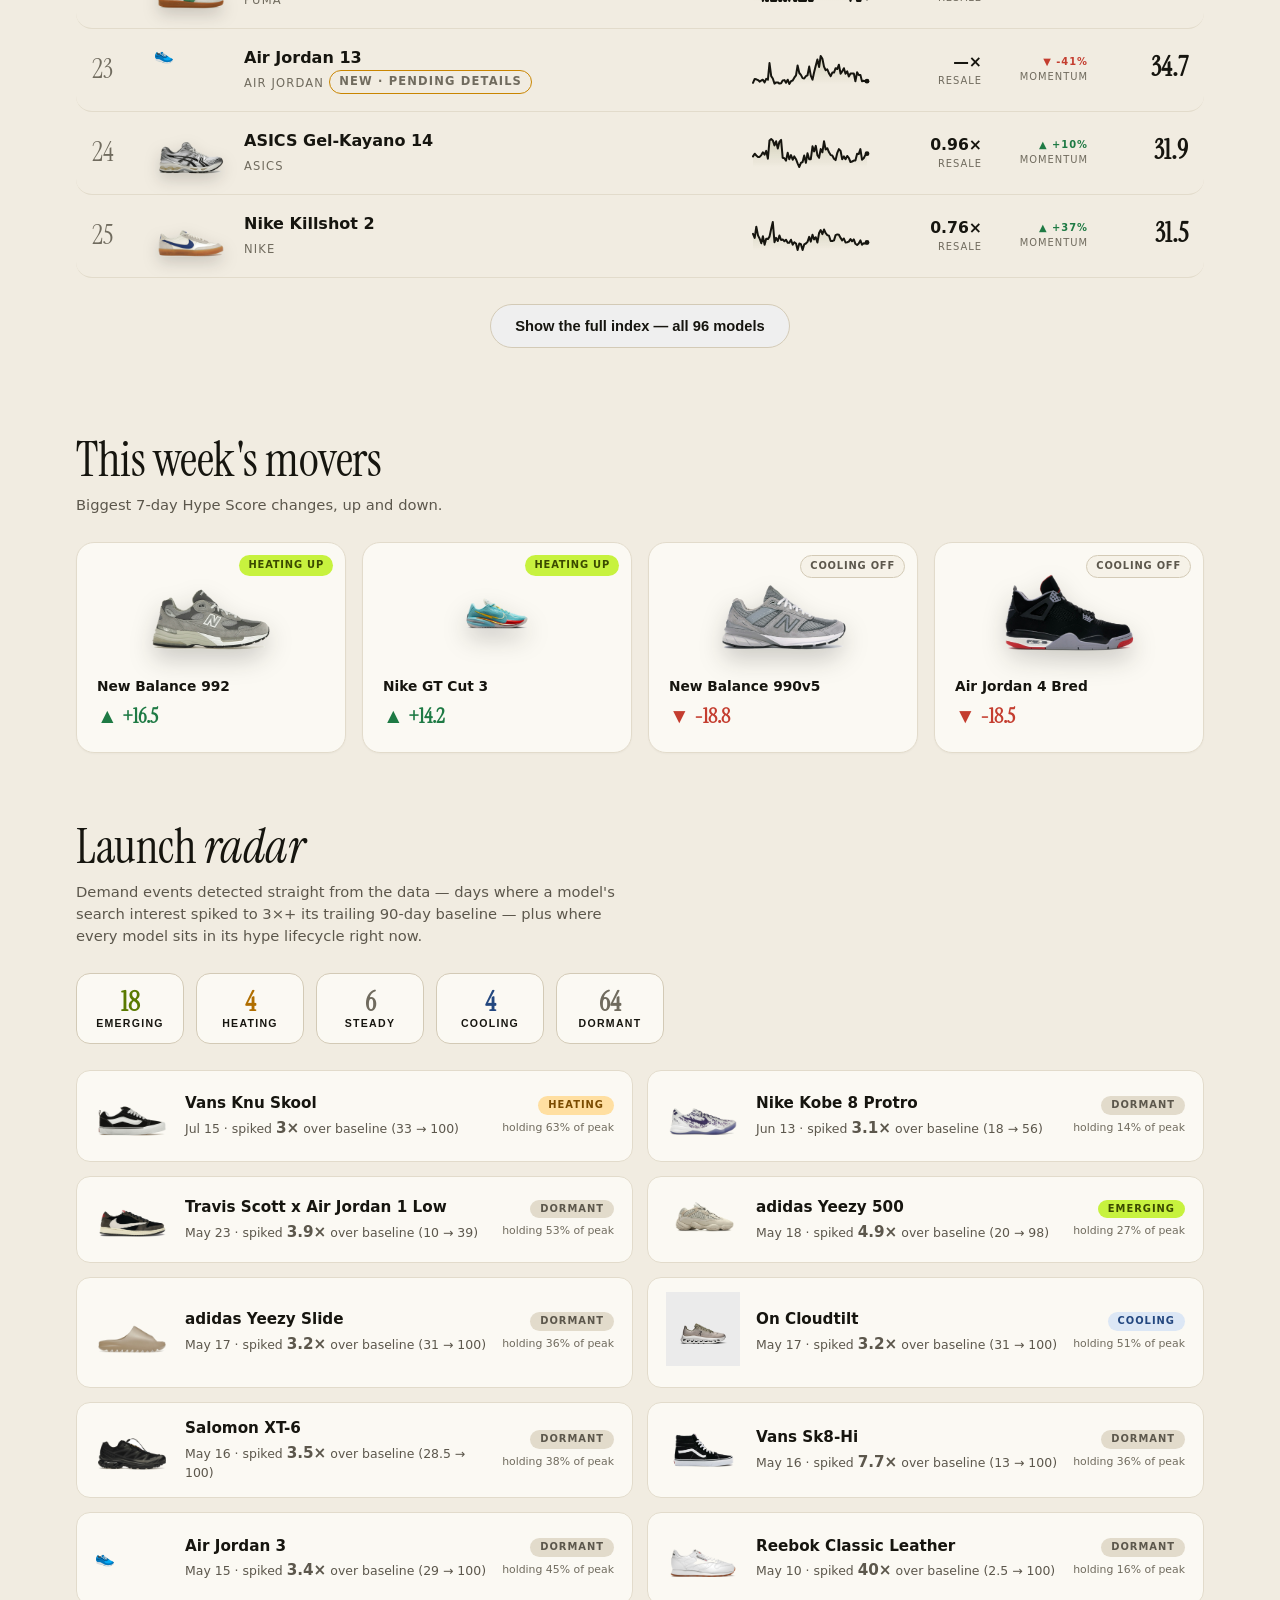
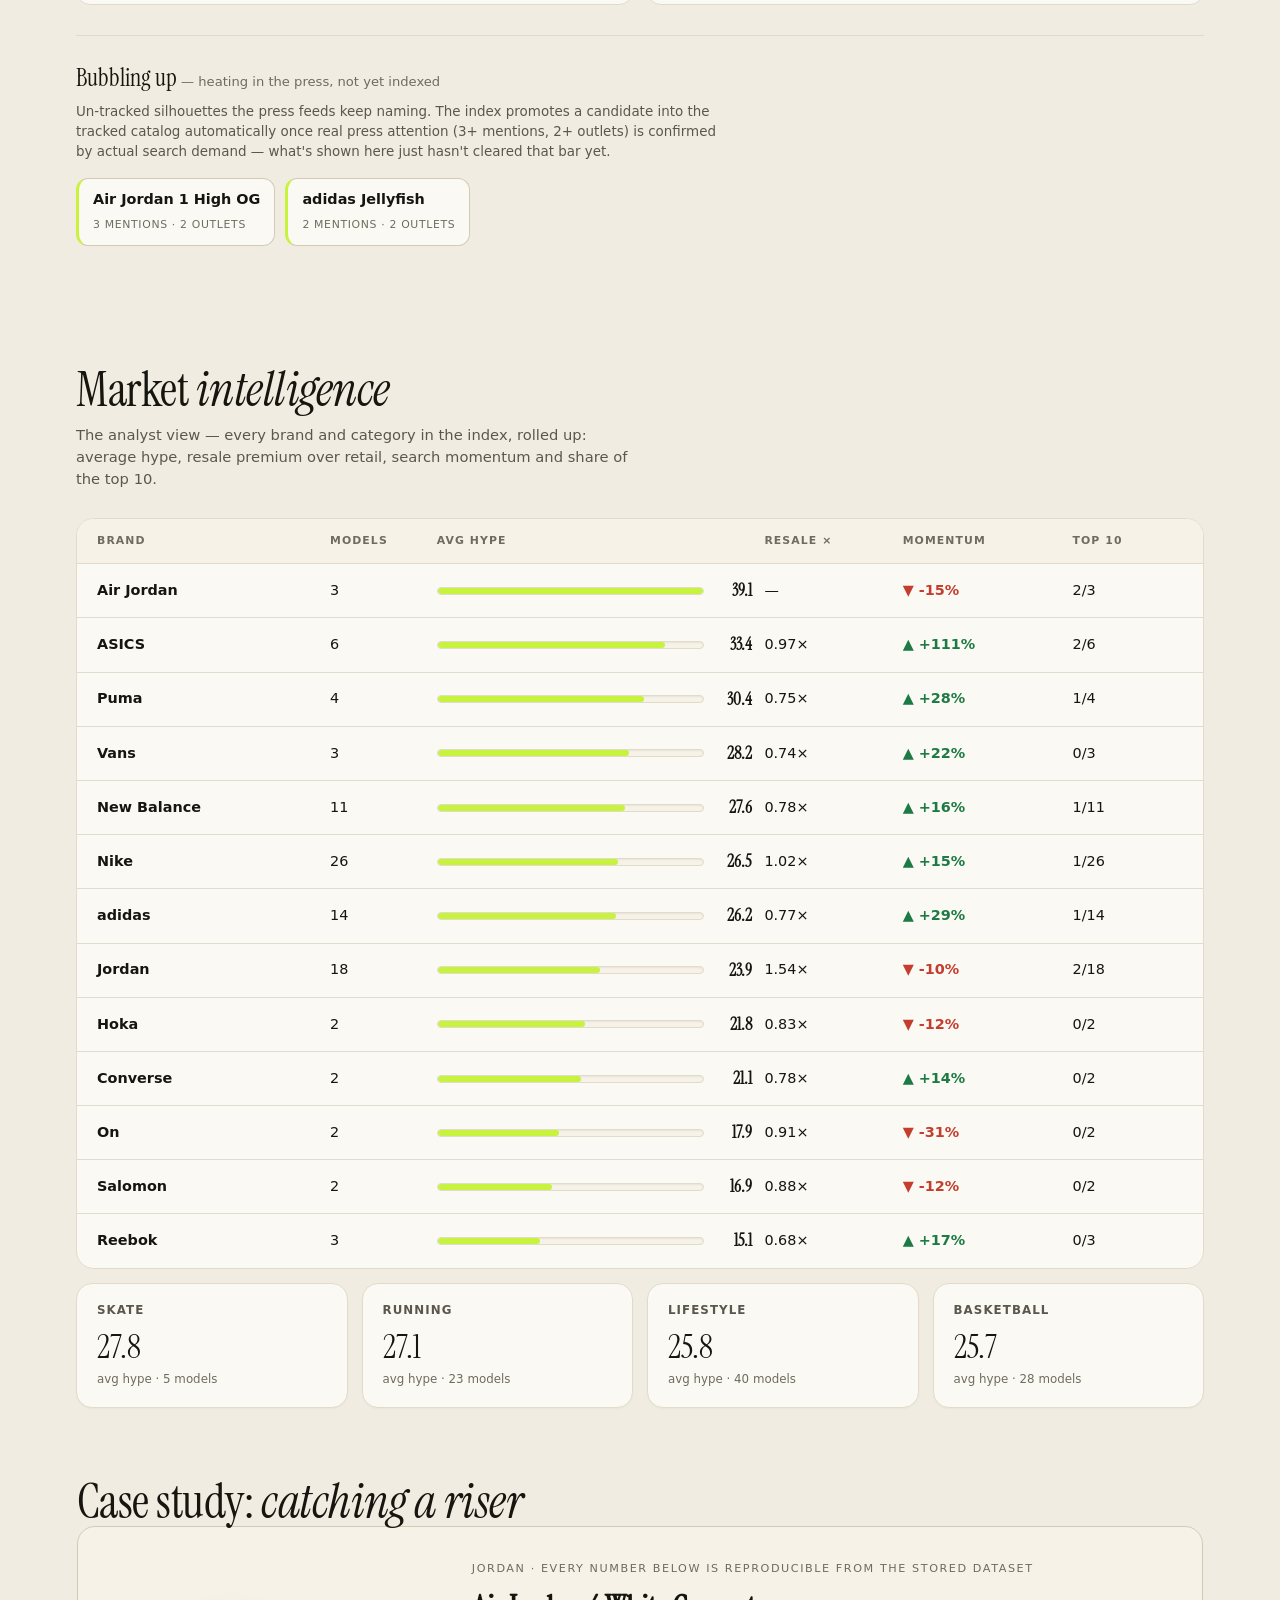
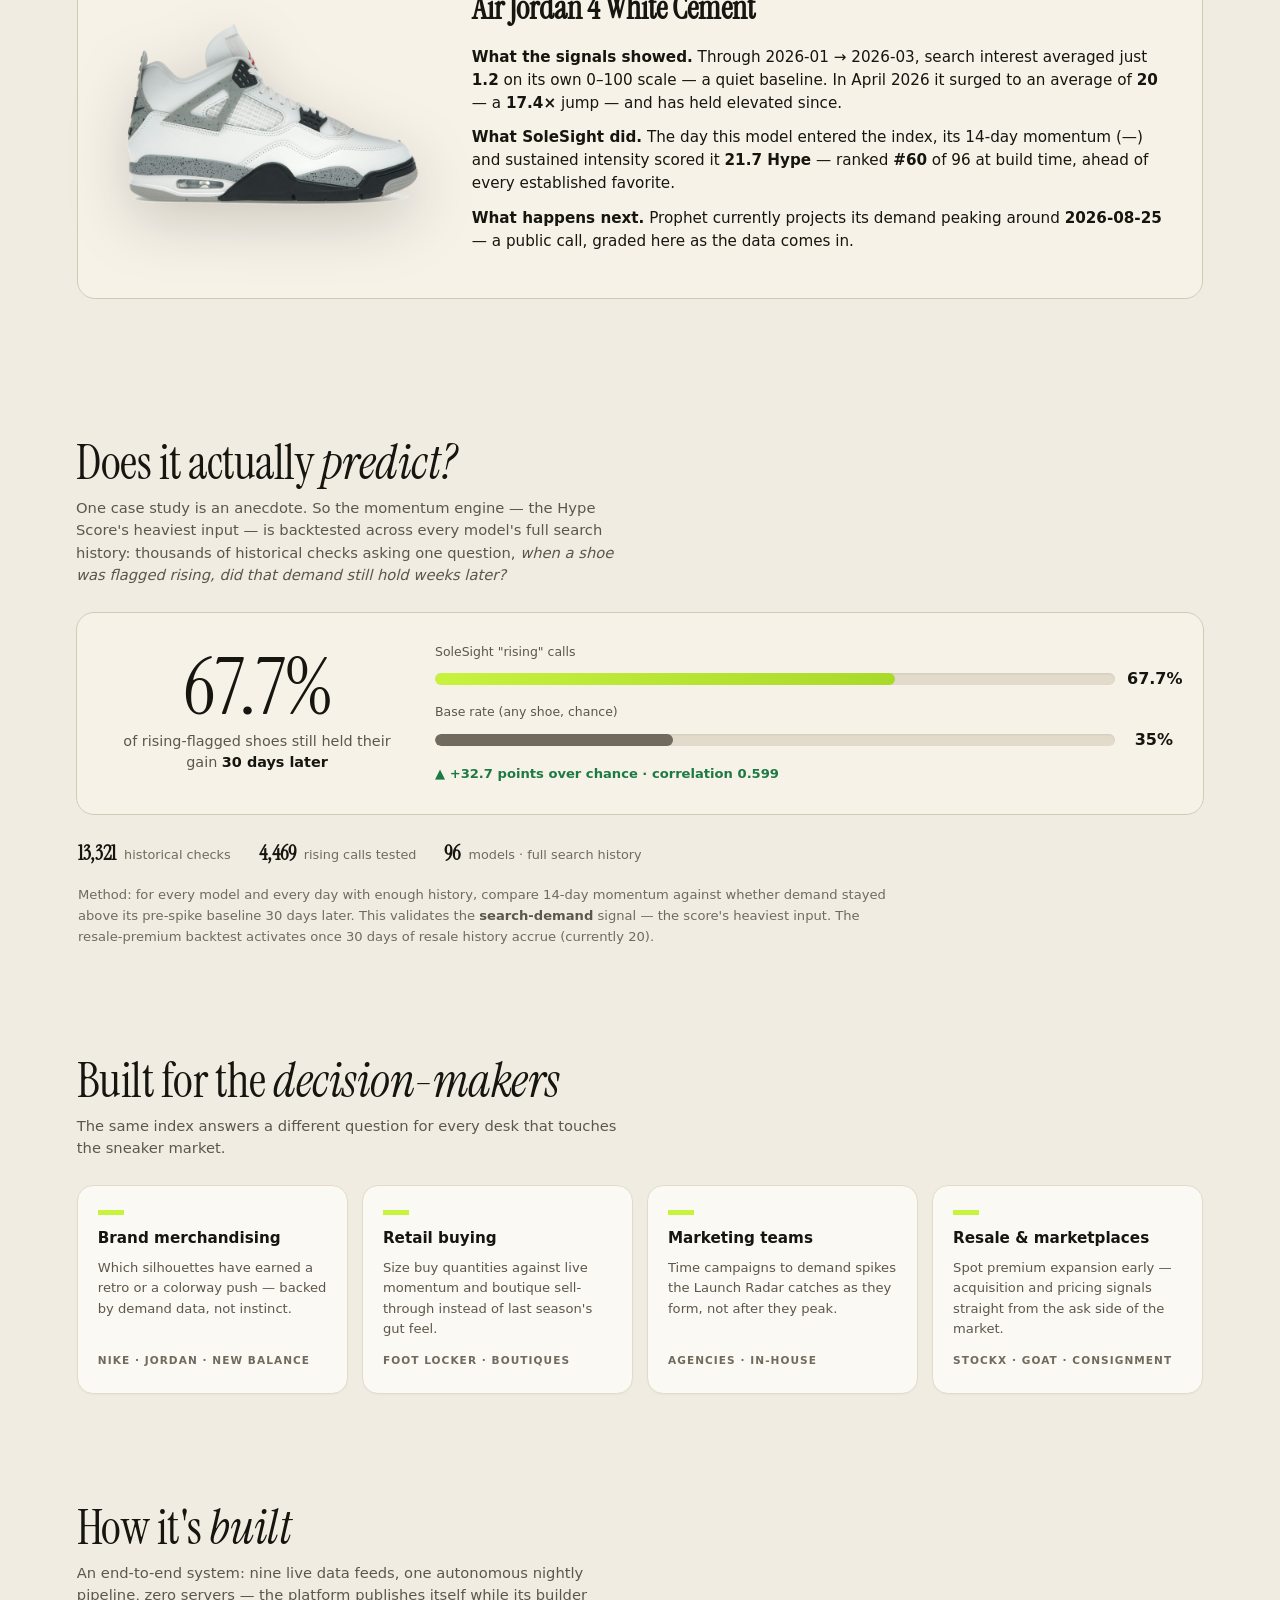
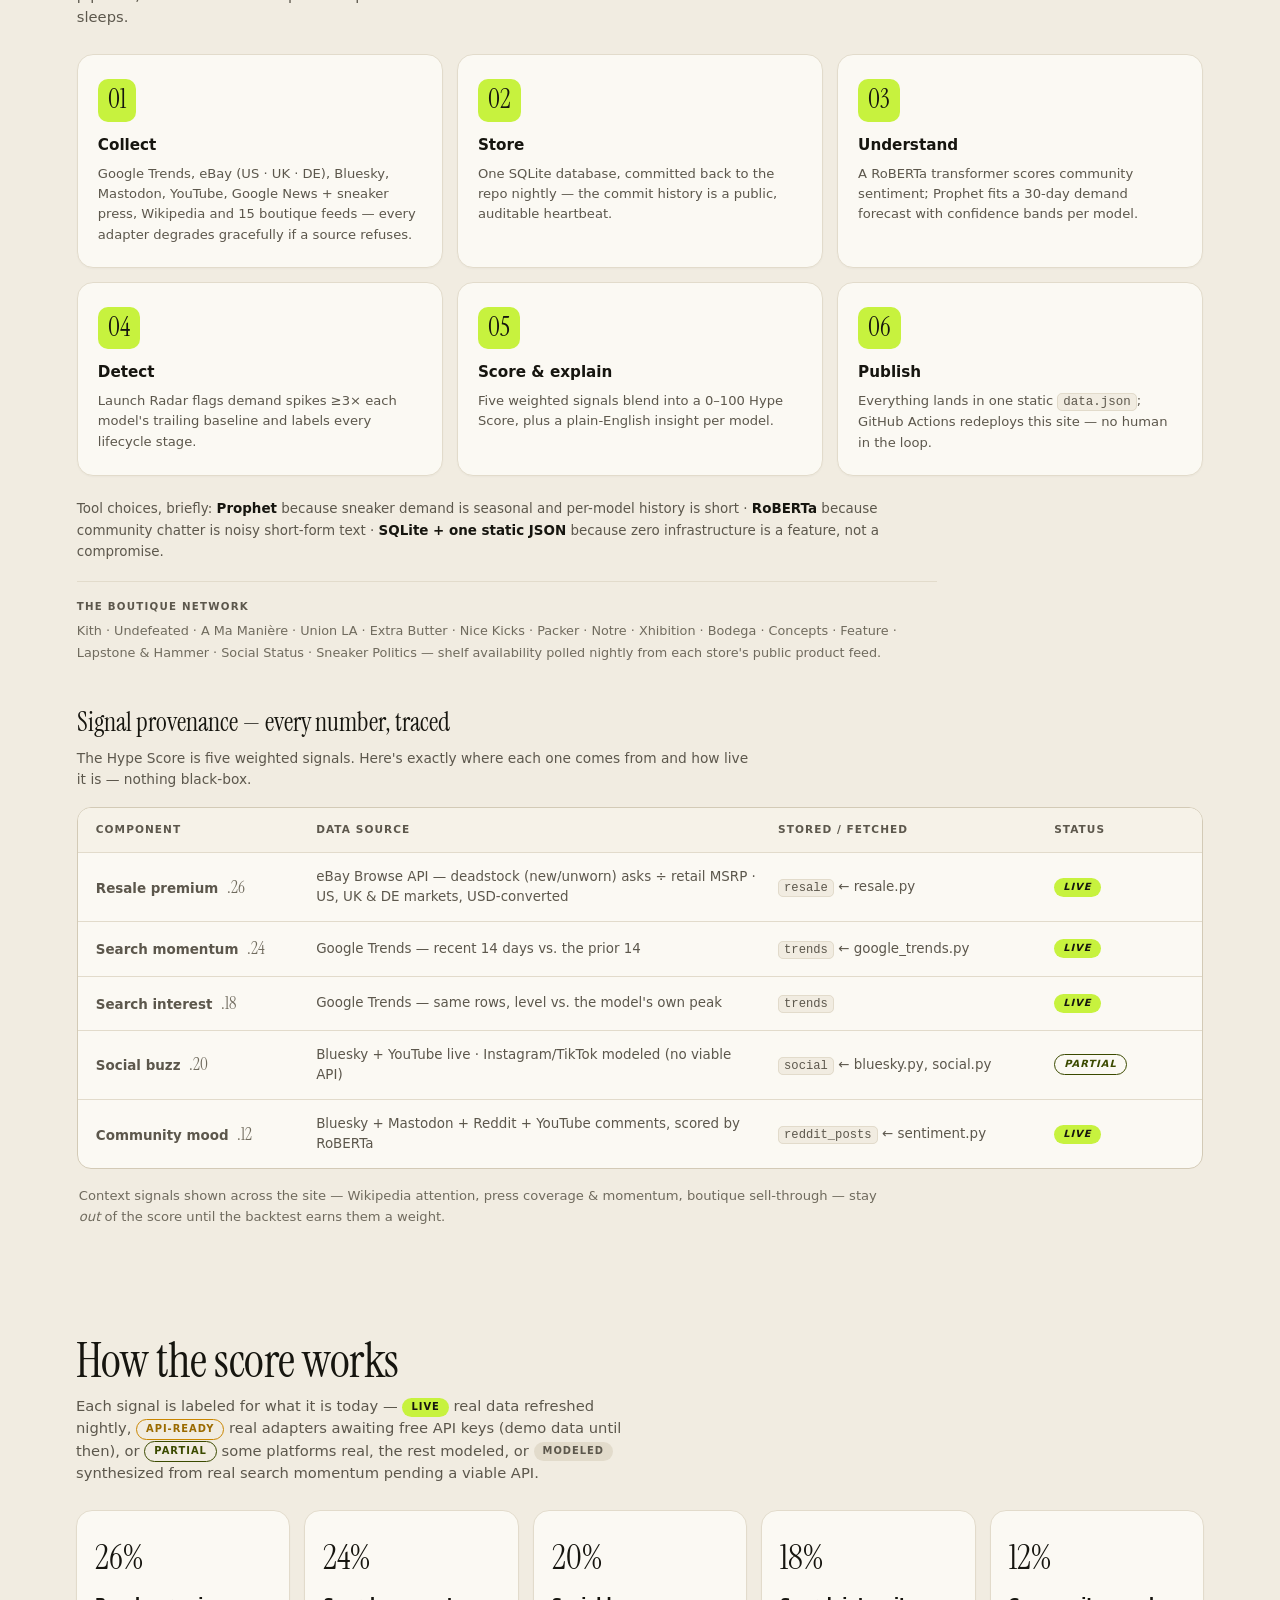
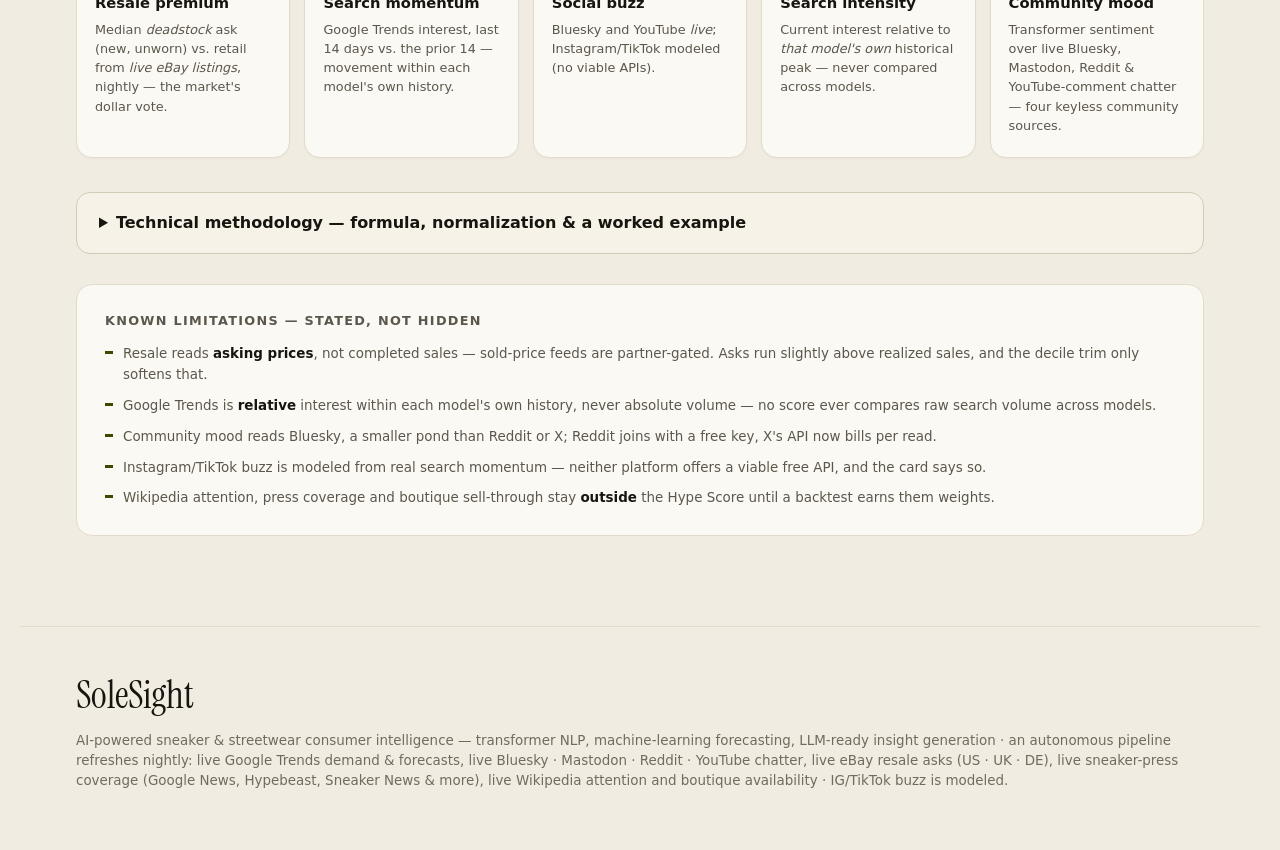
==== commit c52df274: "Fix retail/predicted-price label collision in resale chart Both labels anchored at the chart's right" ====
--- a/web/index.html
+++ b/web/index.html
@@ -342,7 +342,7 @@
   <aside class="sheet" id="sheet" aria-hidden="true" role="dialog" aria-modal="true"
     aria-labelledby="sheet-title" tabindex="-1"></aside>
 
-  <script src="app.js?v=29"></script>
+  <script src="app.js?v=30"></script>
   <script src="ask.js?v=2"></script>
 </body>
 </html>
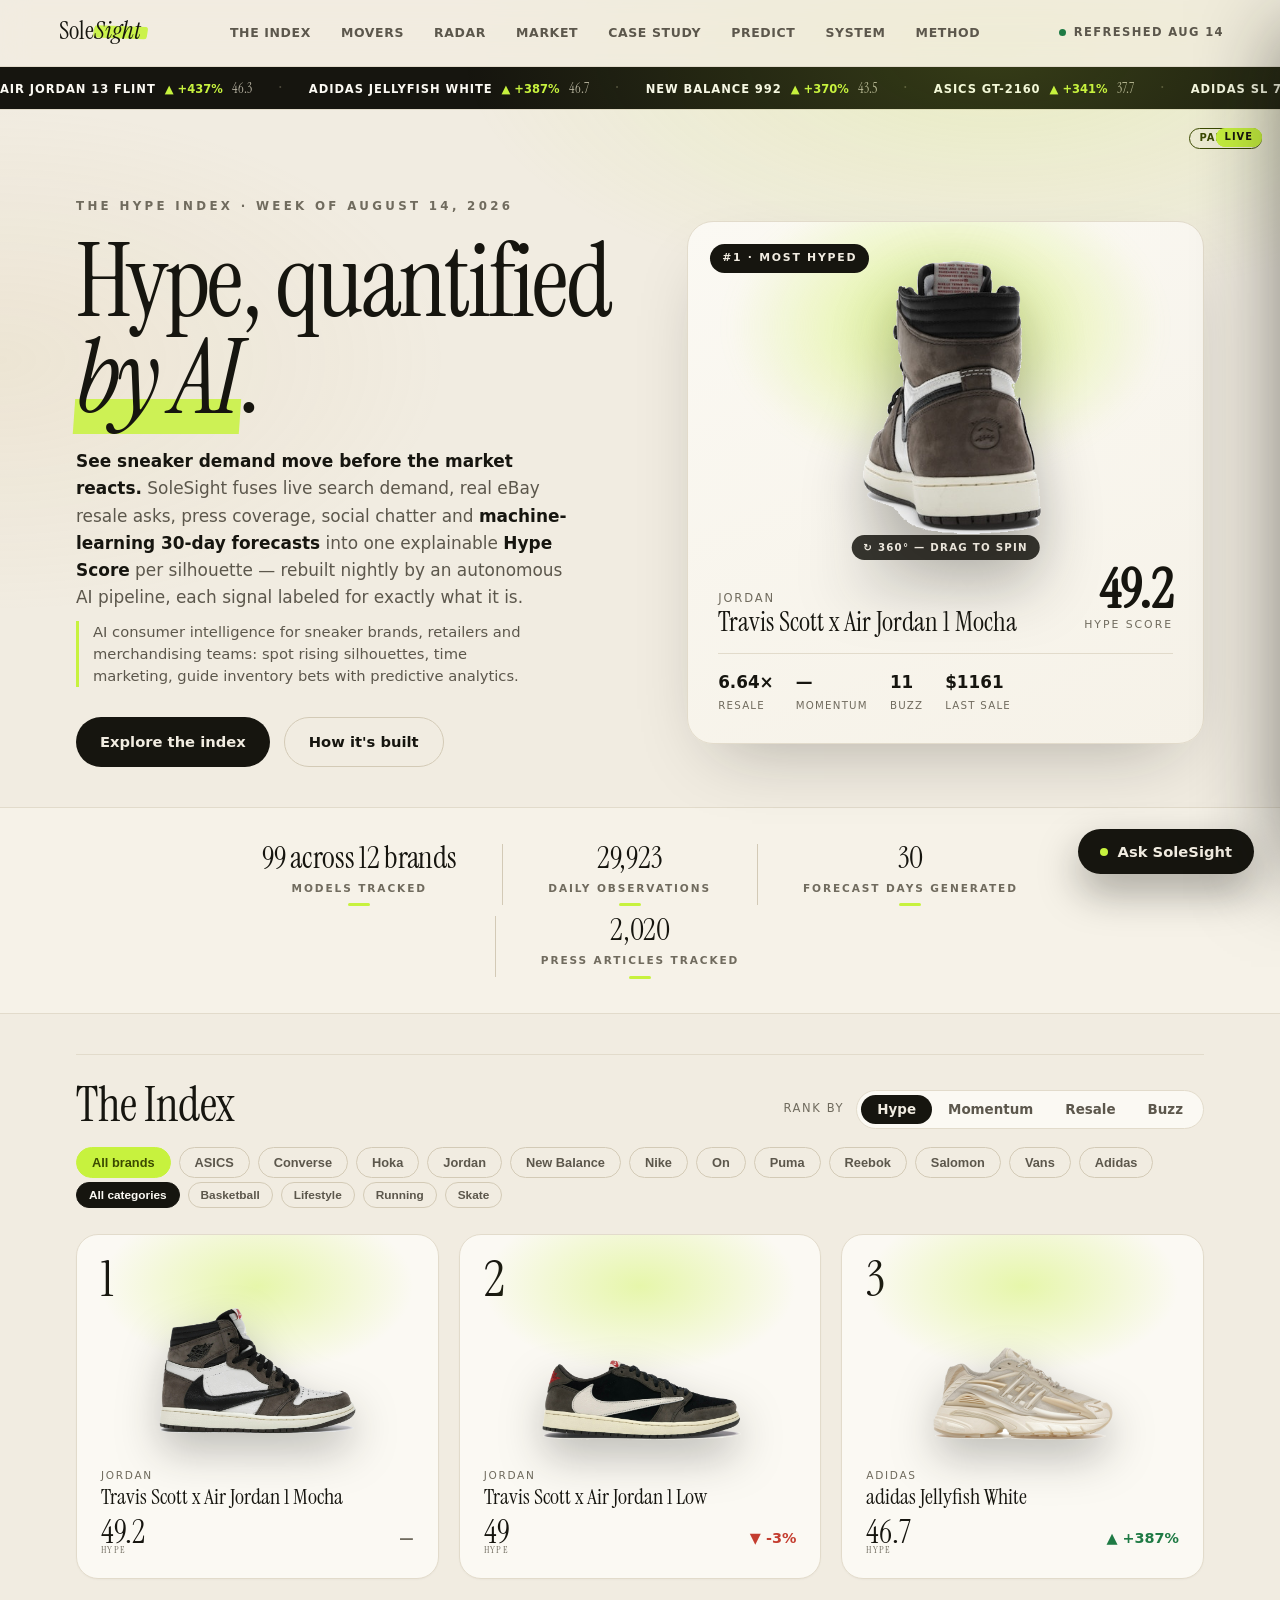
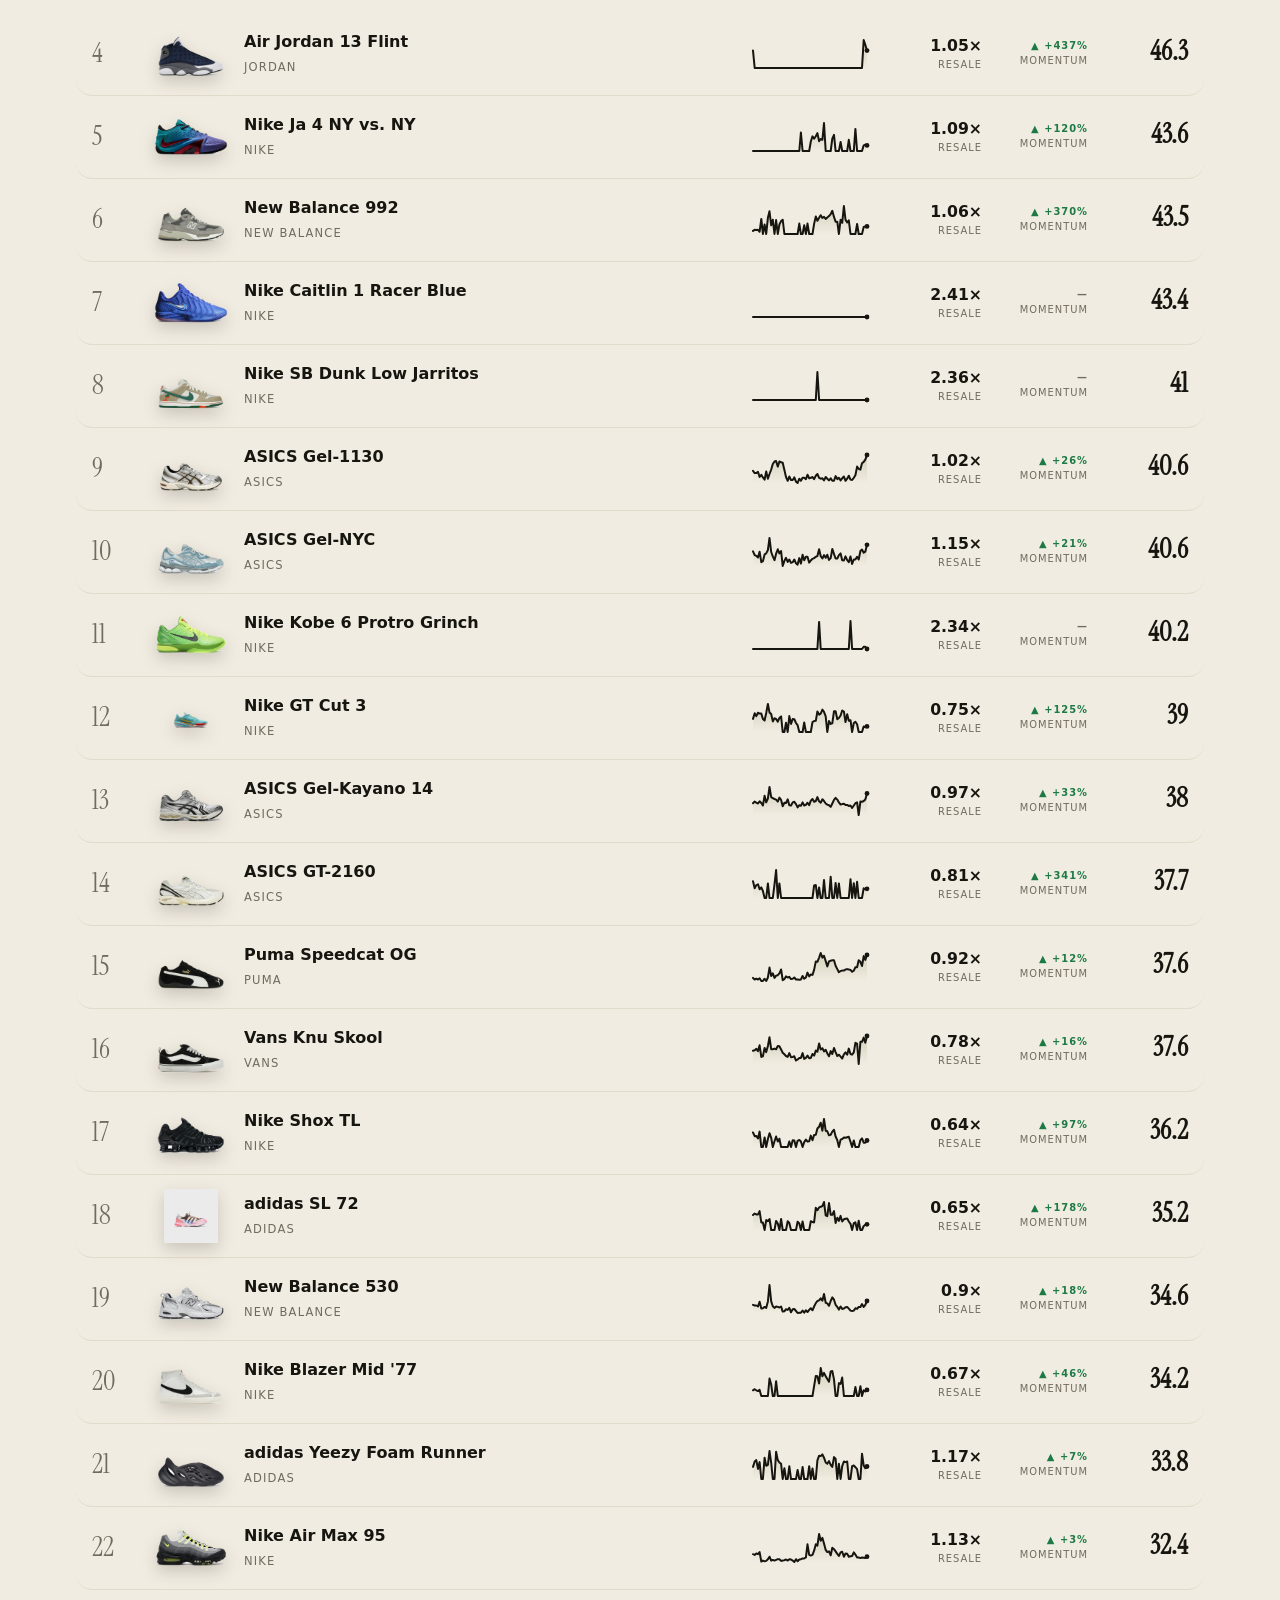
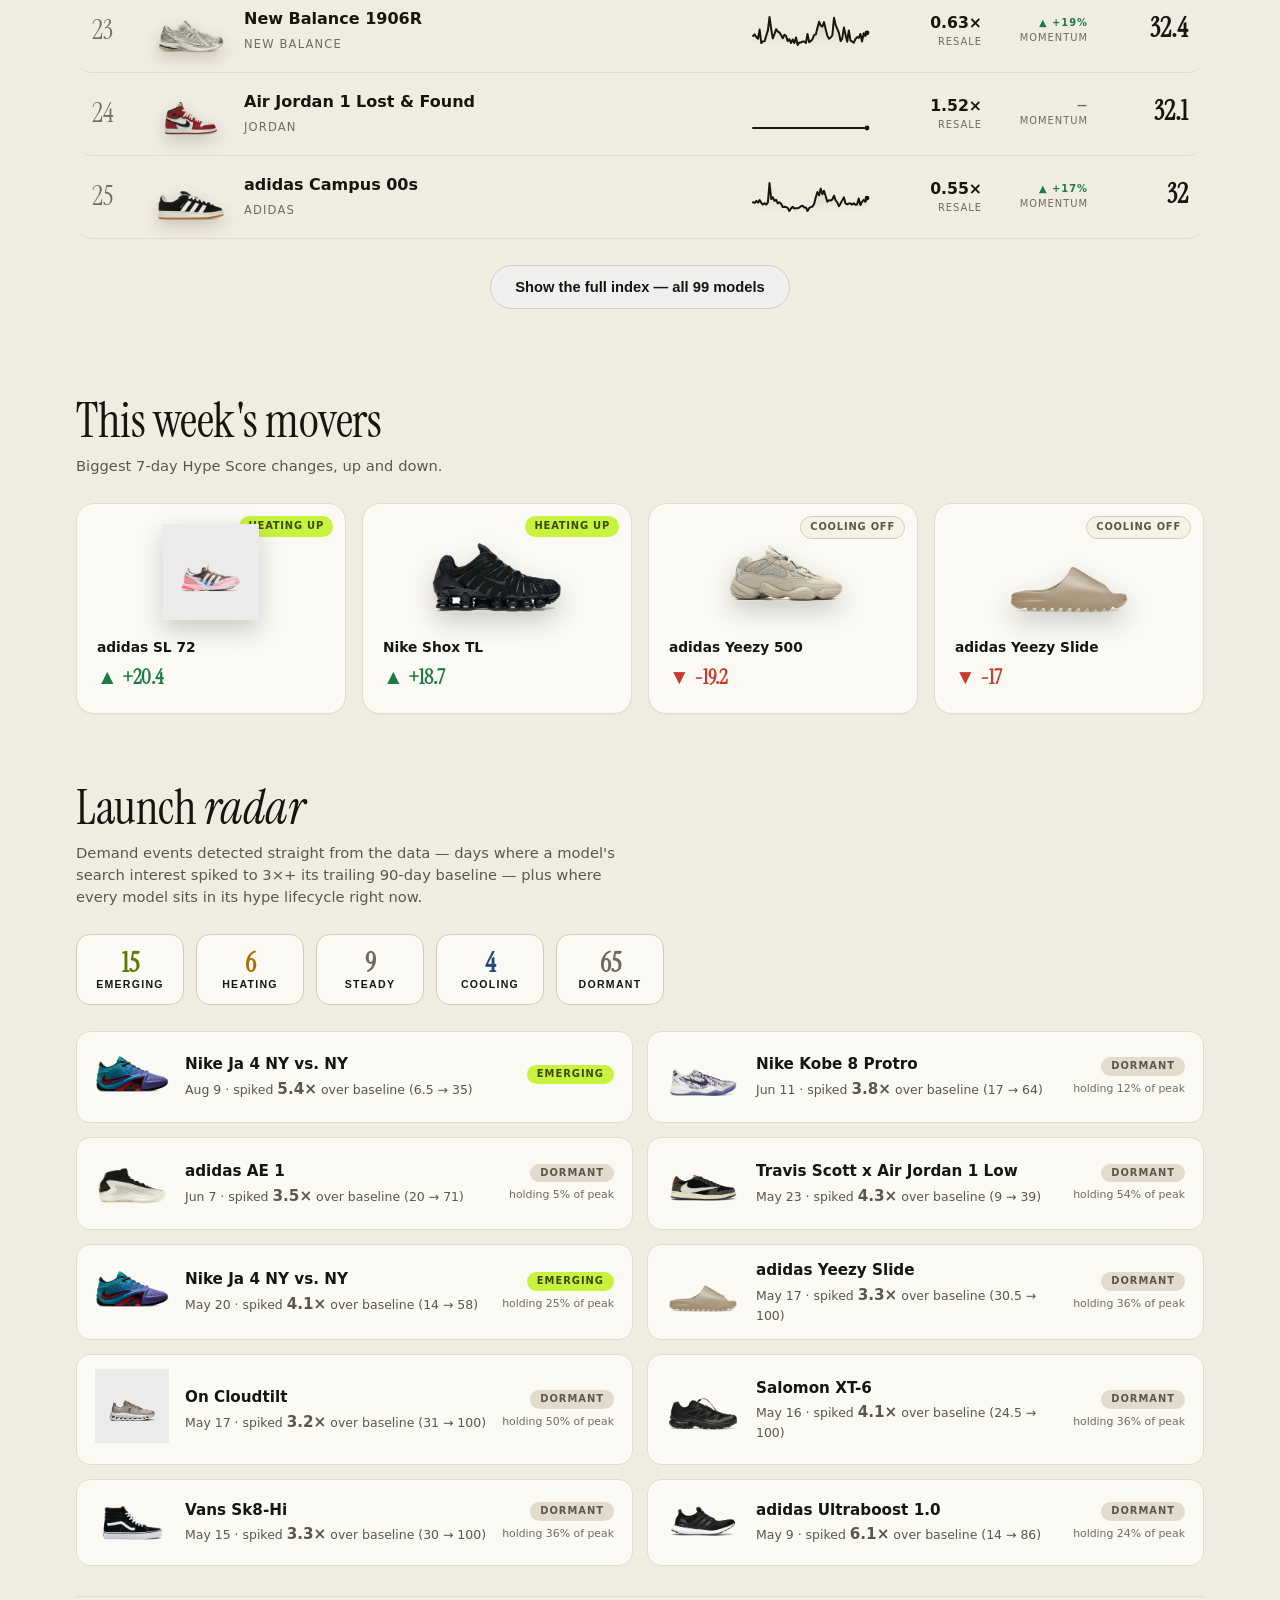
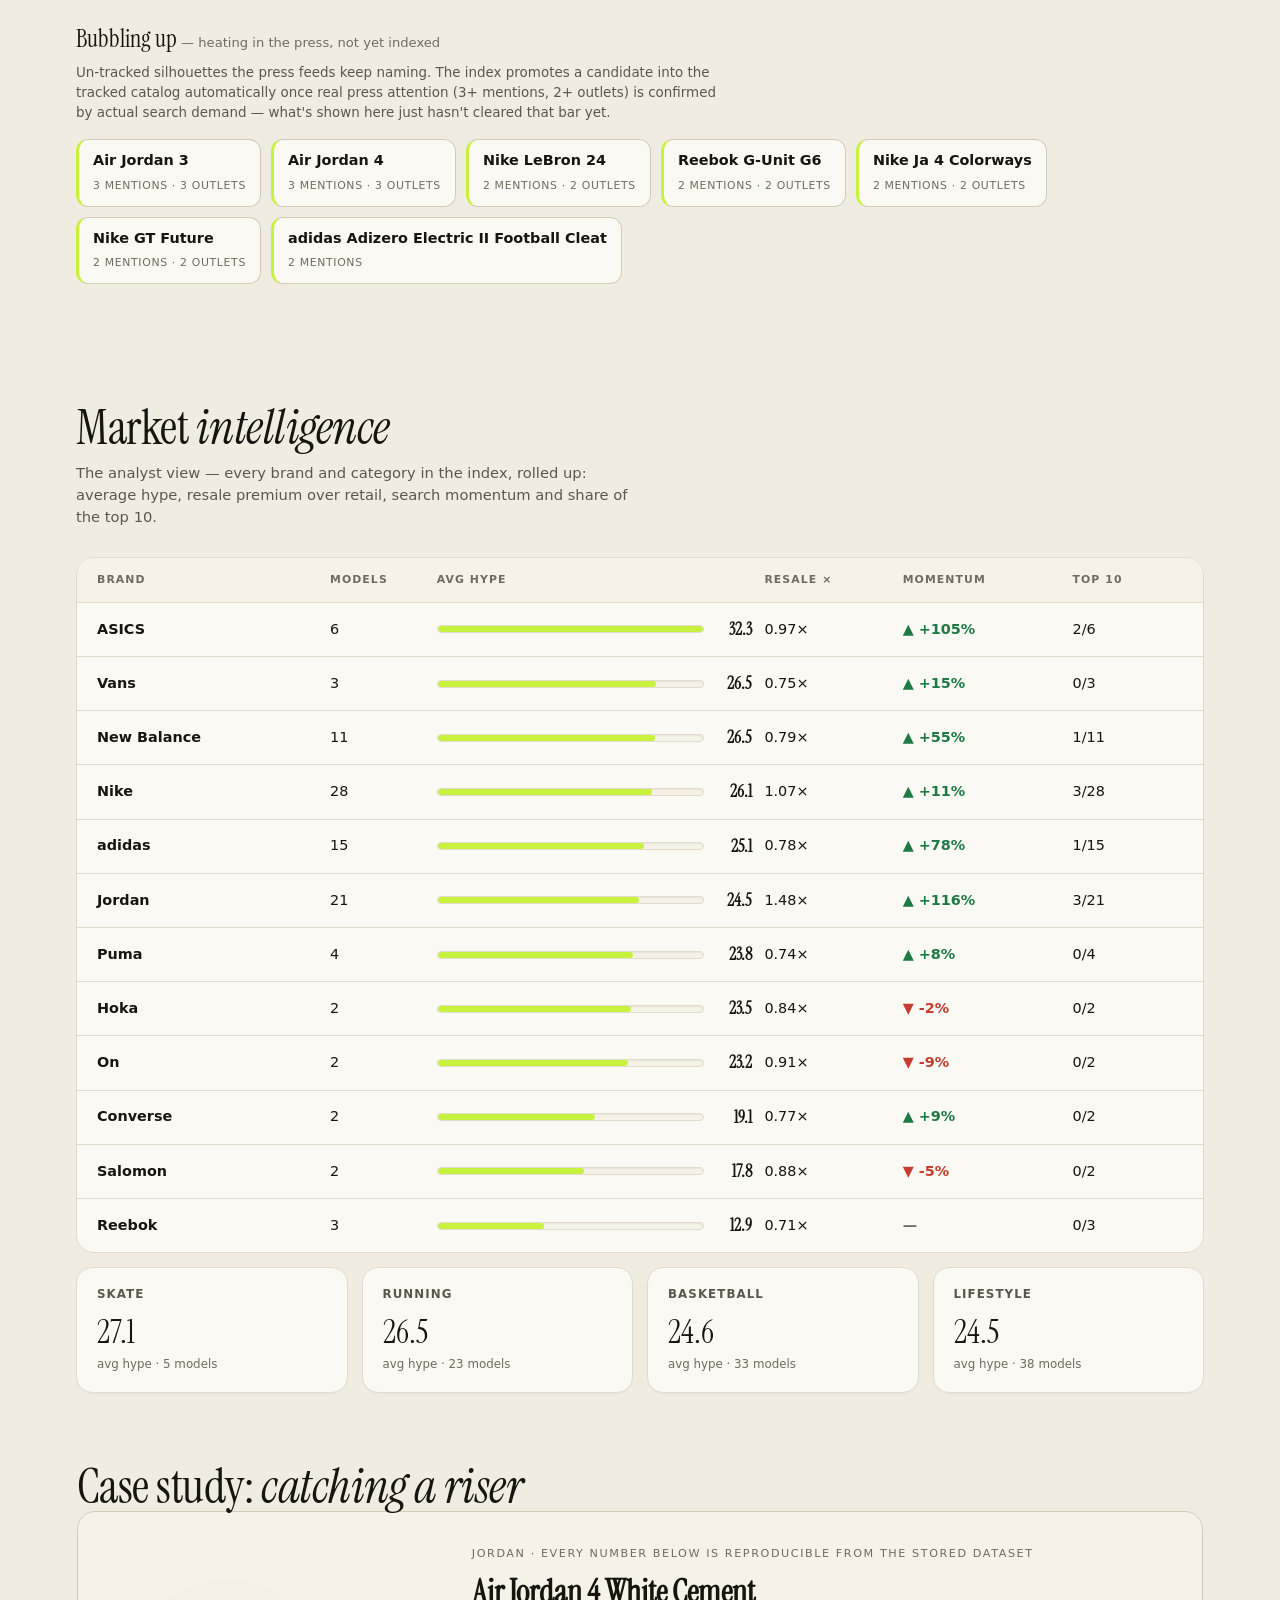
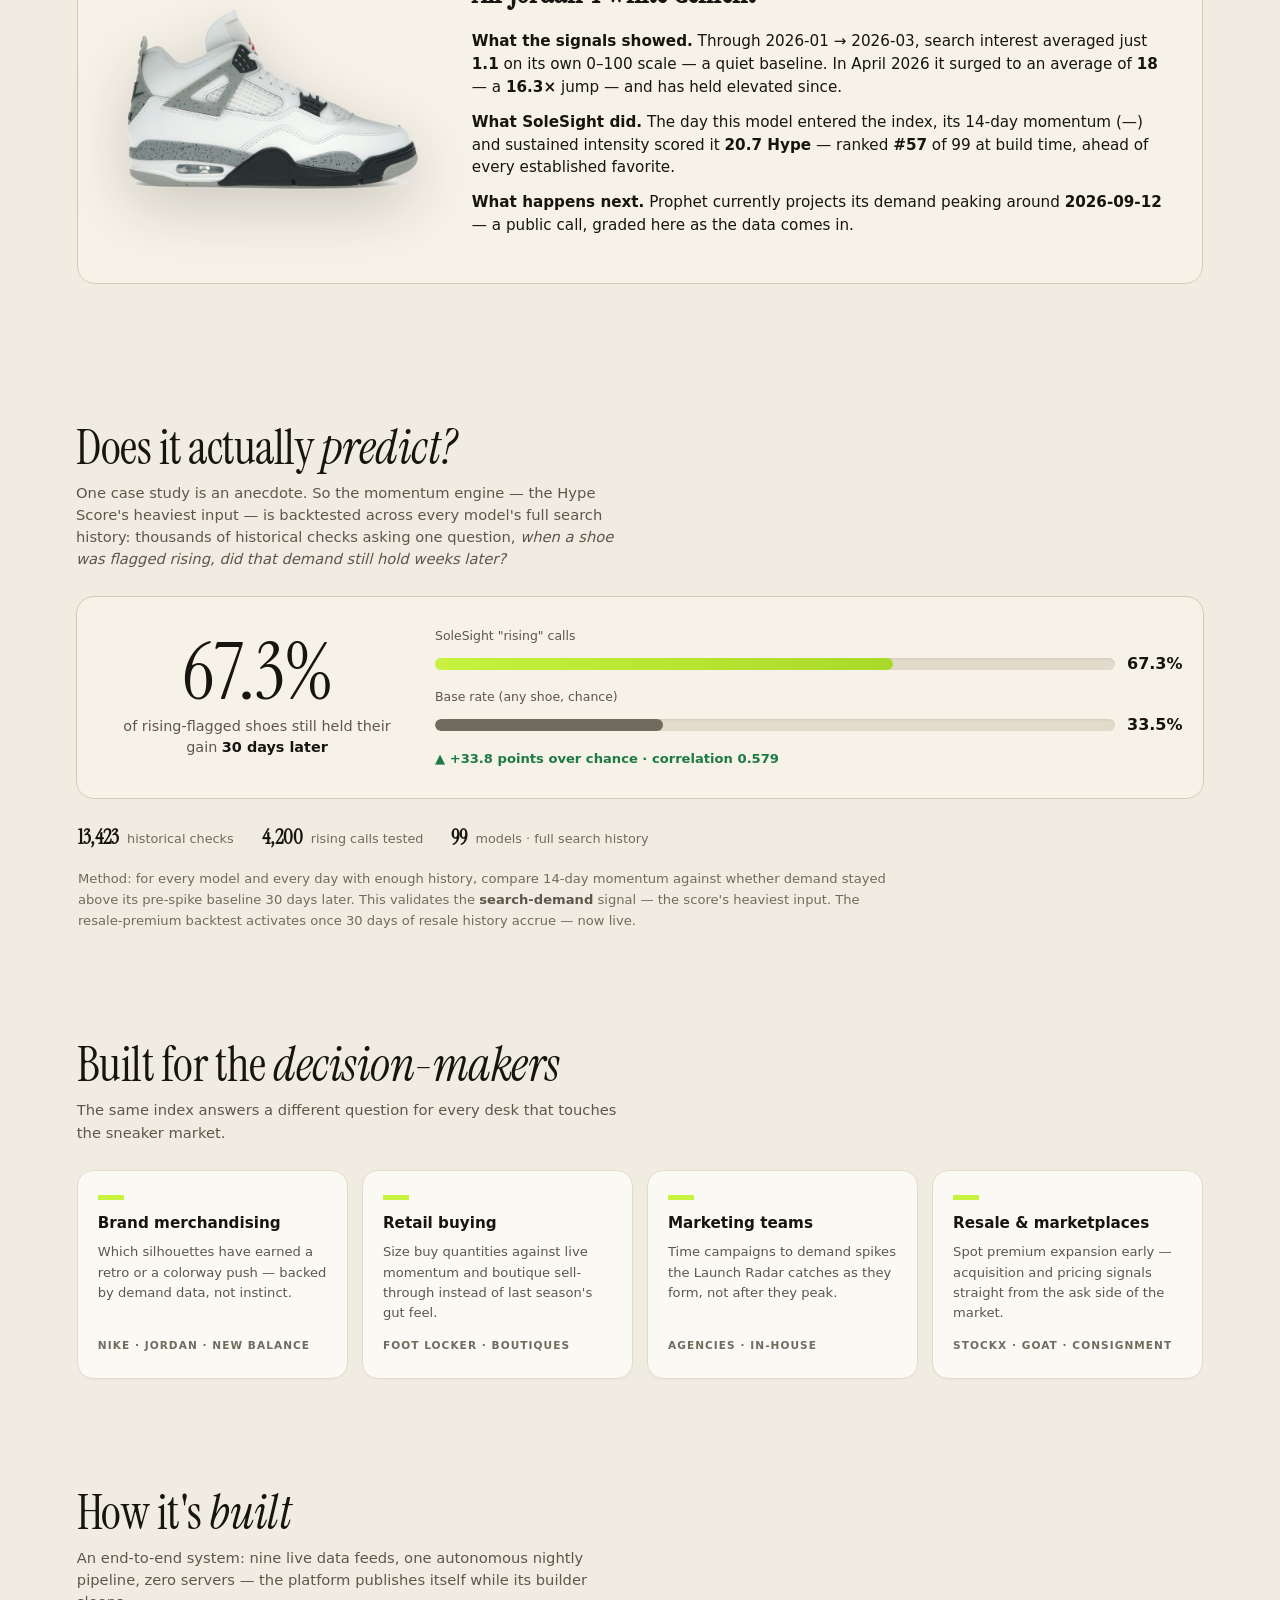
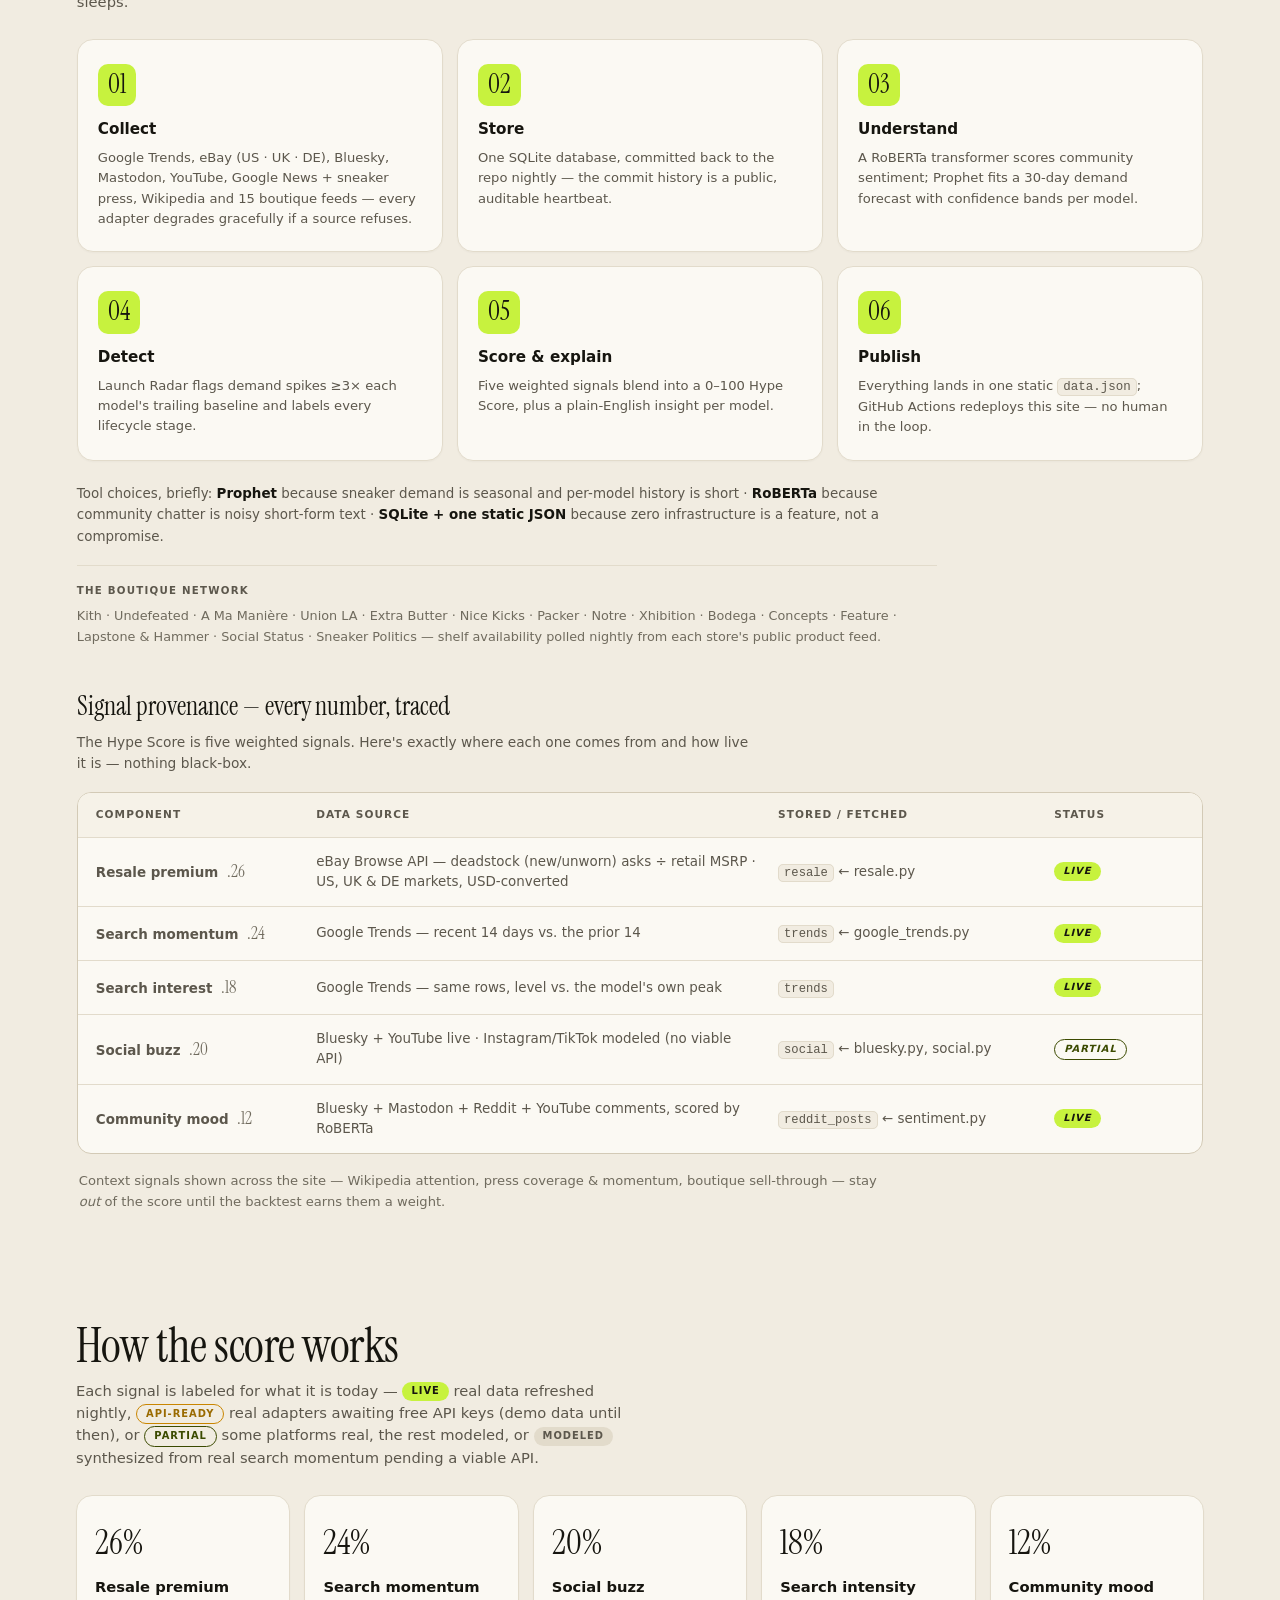
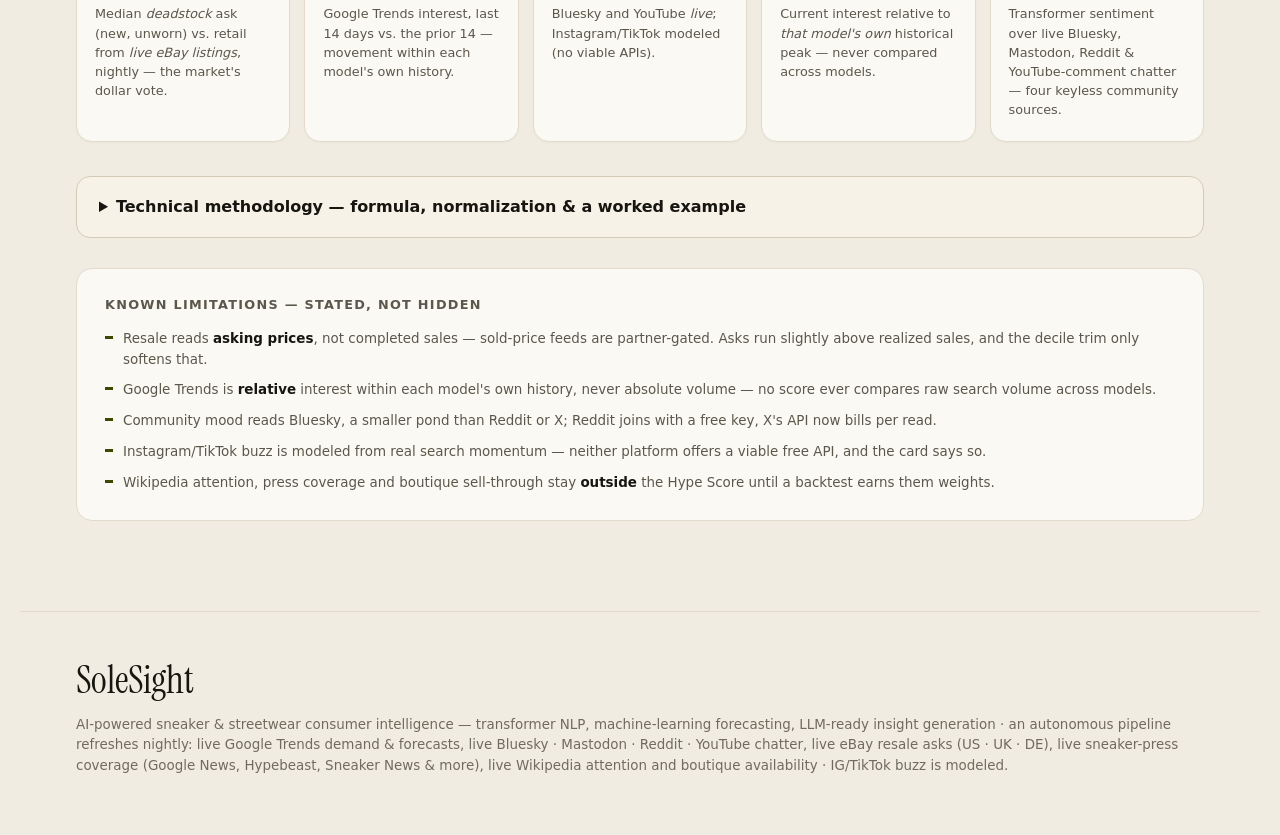
==== commit 9bf1ada2: "Add per-shoe deep-link URLs to the detail sheet Opening a shoe now pushes a #shoe-<slug> URL, so the" ====
--- a/web/index.html
+++ b/web/index.html
@@ -342,7 +342,7 @@
   <aside class="sheet" id="sheet" aria-hidden="true" role="dialog" aria-modal="true"
     aria-labelledby="sheet-title" tabindex="-1"></aside>
 
-  <script src="app.js?v=30"></script>
+  <script src="app.js?v=31"></script>
   <script src="ask.js?v=2"></script>
 </body>
 </html>
--- a/web/styles.css
+++ b/web/styles.css
@@ -82,7 +82,8 @@
 .brand-word { font-family: var(--serif); font-size: 1.5rem; letter-spacing: -.01em; }
 .nav-links { display: flex; gap: 30px; }
 .nav-links a {
-  font-size: .86rem; font-weight: 550; color: var(--ink-2);
+  font-size: .78rem; font-weight: 650; color: var(--ink-2);
+  text-transform: uppercase; letter-spacing: .05em;
   position: relative; padding: 4px 0; transition: color .25s;
 }
 .nav-links a::after {
@@ -295,9 +296,10 @@
   overflow-y: auto; padding: 28px clamp(20px, 3vw, 34px) 60px;
 }
 .sheet.on { transform: translateX(0); }
-.sheet-close { position: sticky; top: 0; float: right; border: 0; background: transparent;
+.sheet-close { position: fixed; top: 14px; right: 14px; z-index: 5; border: 0; background: transparent;
   font-size: 1.6rem; cursor: pointer; color: var(--ink-2); line-height: 1; }
-.sheet-eyebrow { font-size: .68rem; letter-spacing: .18em; text-transform: uppercase; color: var(--ink-3); }
+.sheet-eyebrow { font-size: .68rem; letter-spacing: .18em; text-transform: uppercase; color: var(--ink-3);
+  padding-right: 50px; }
 .sheet-title { font-family: var(--serif); font-size: 2.6rem; line-height: .96; margin: 6px 0 4px; }
 .sheet-hype { display: flex; align-items: baseline; gap: 10px; margin: 18px 0 6px; }
 .sheet-hype b { font-family: var(--serif); font-size: 4rem; line-height: .8; }
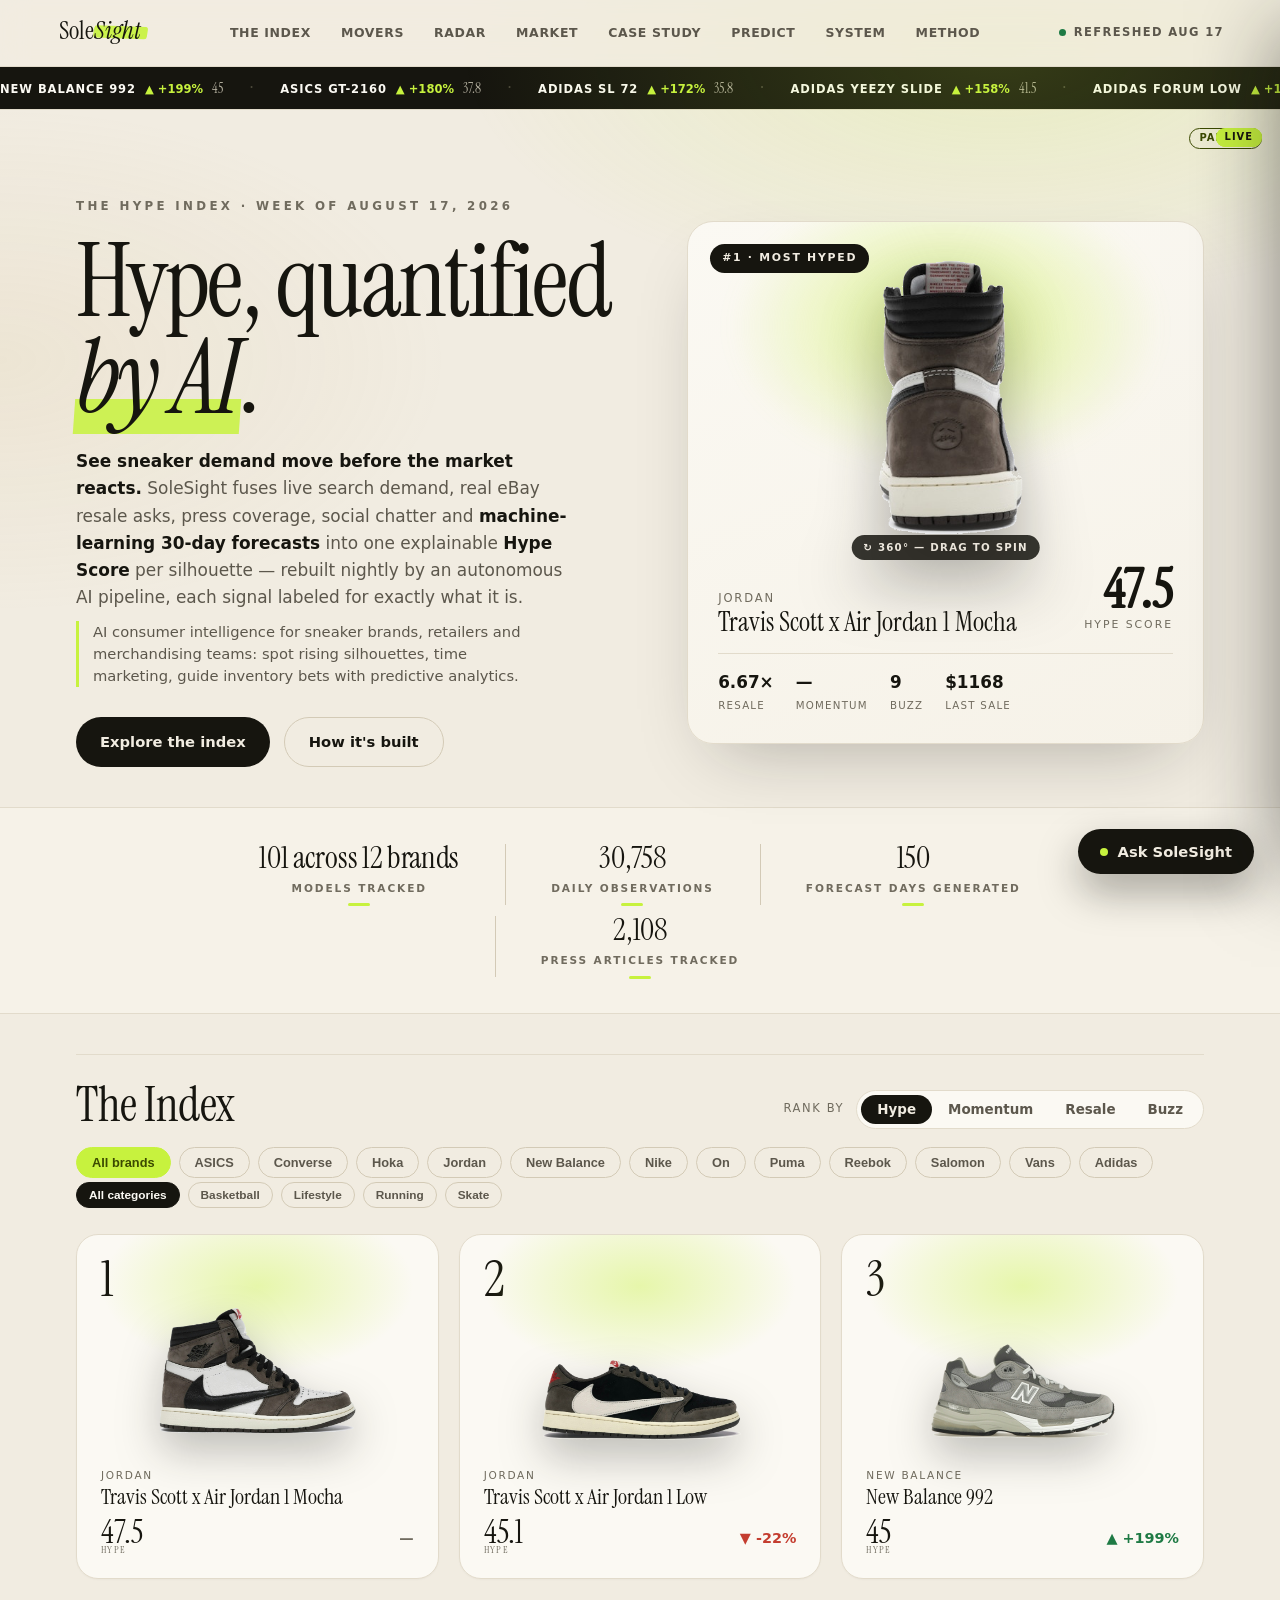
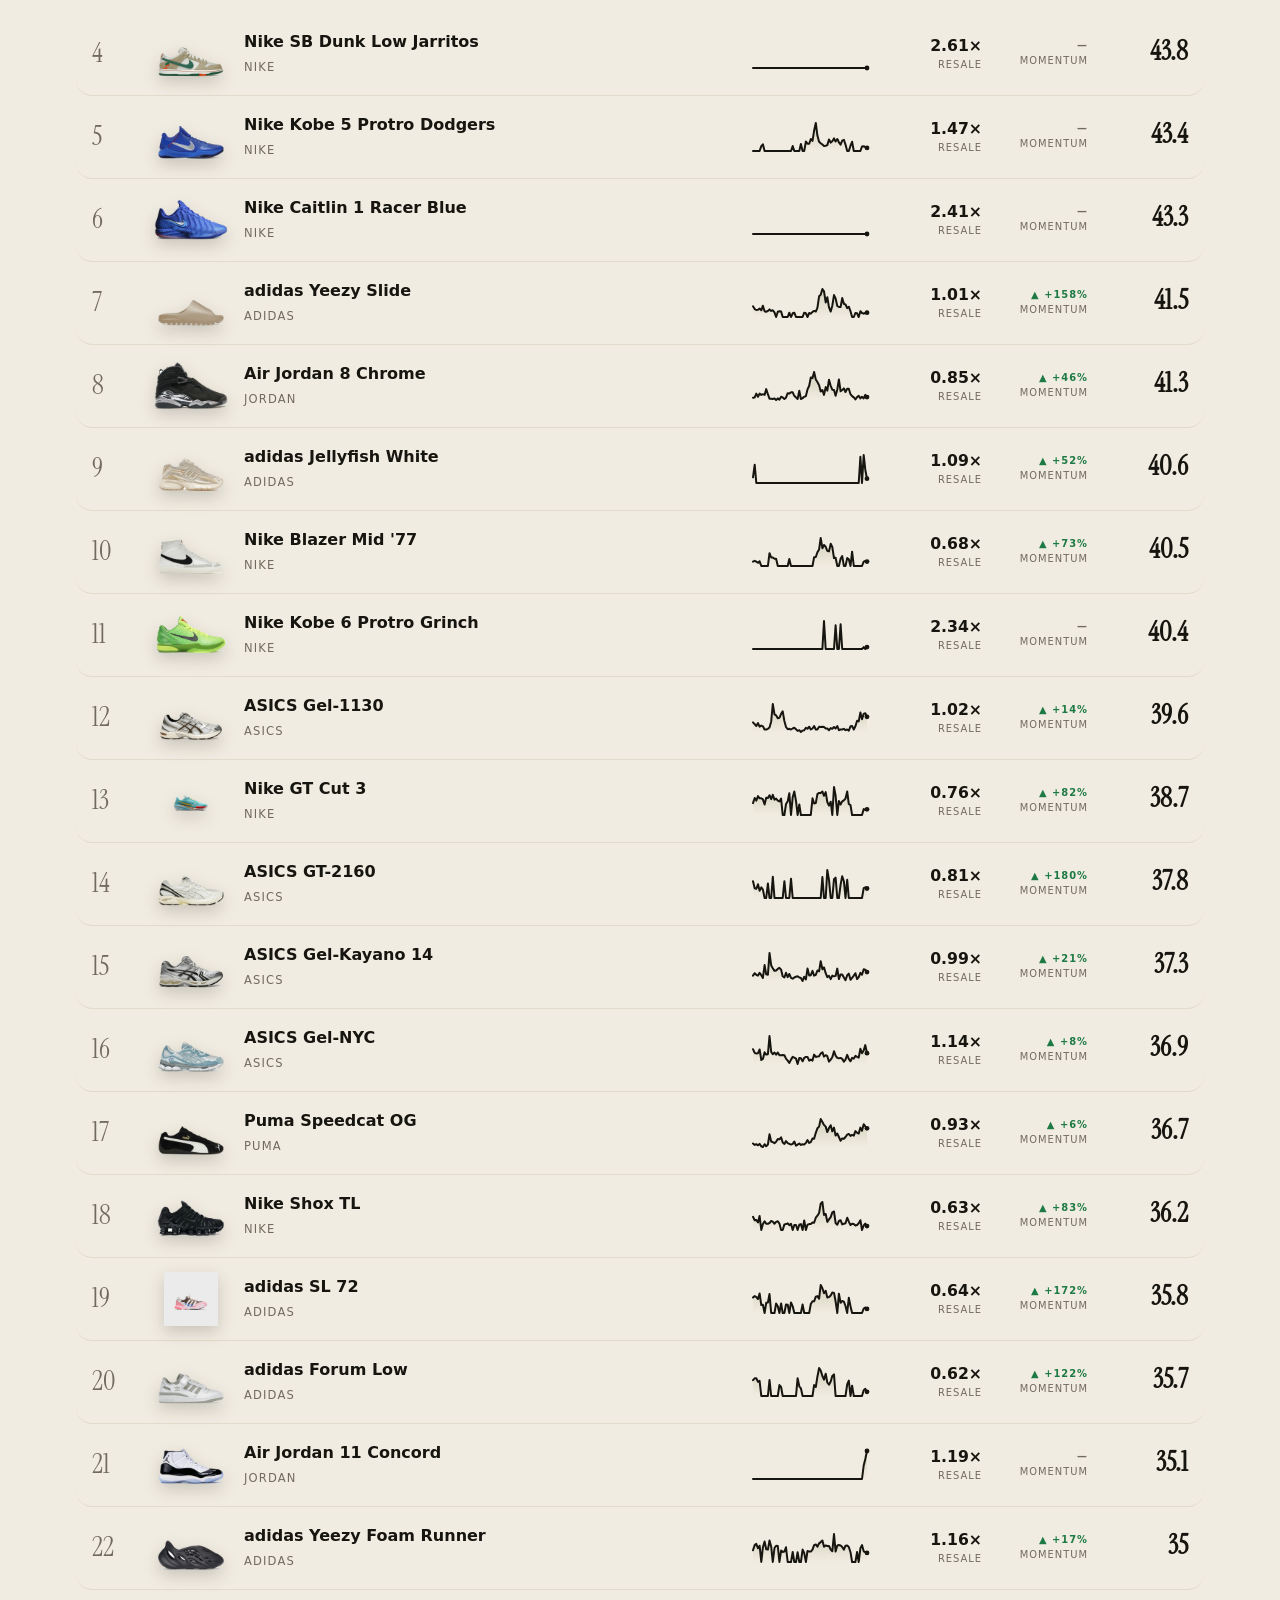
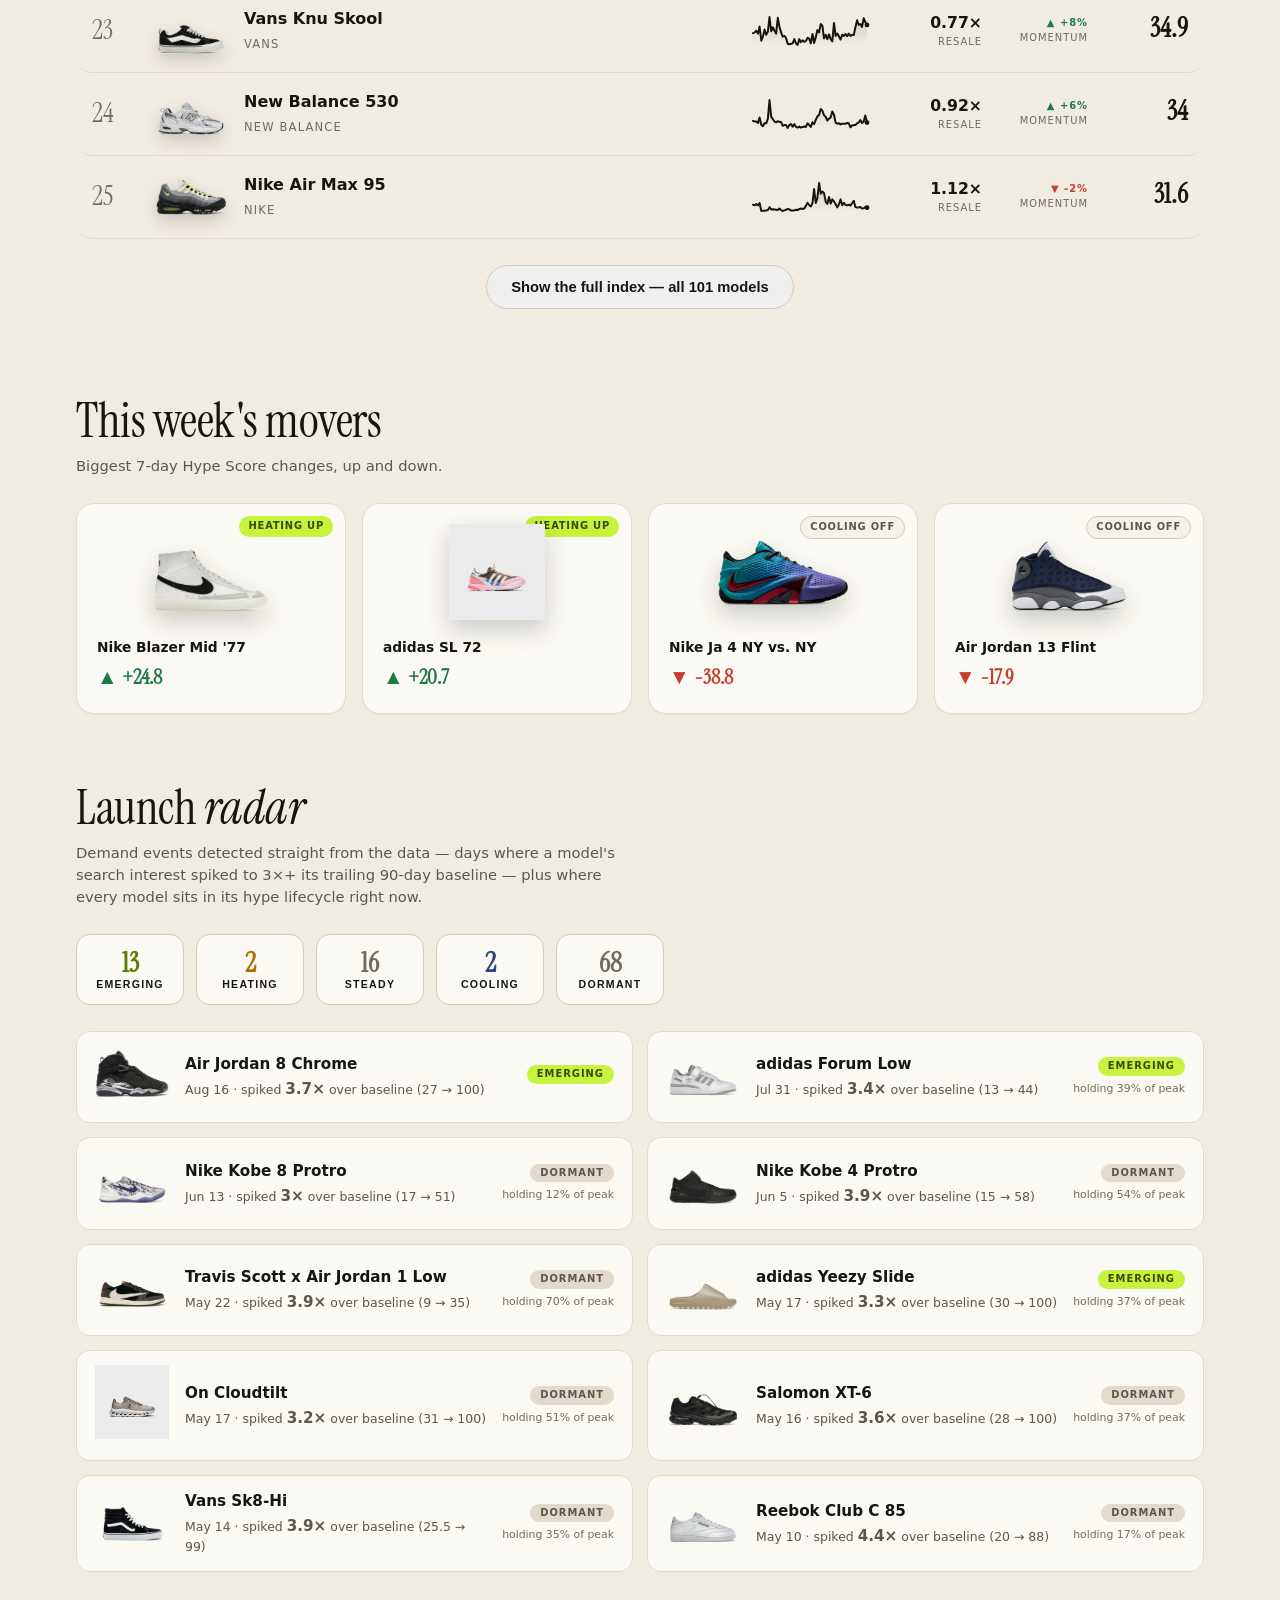
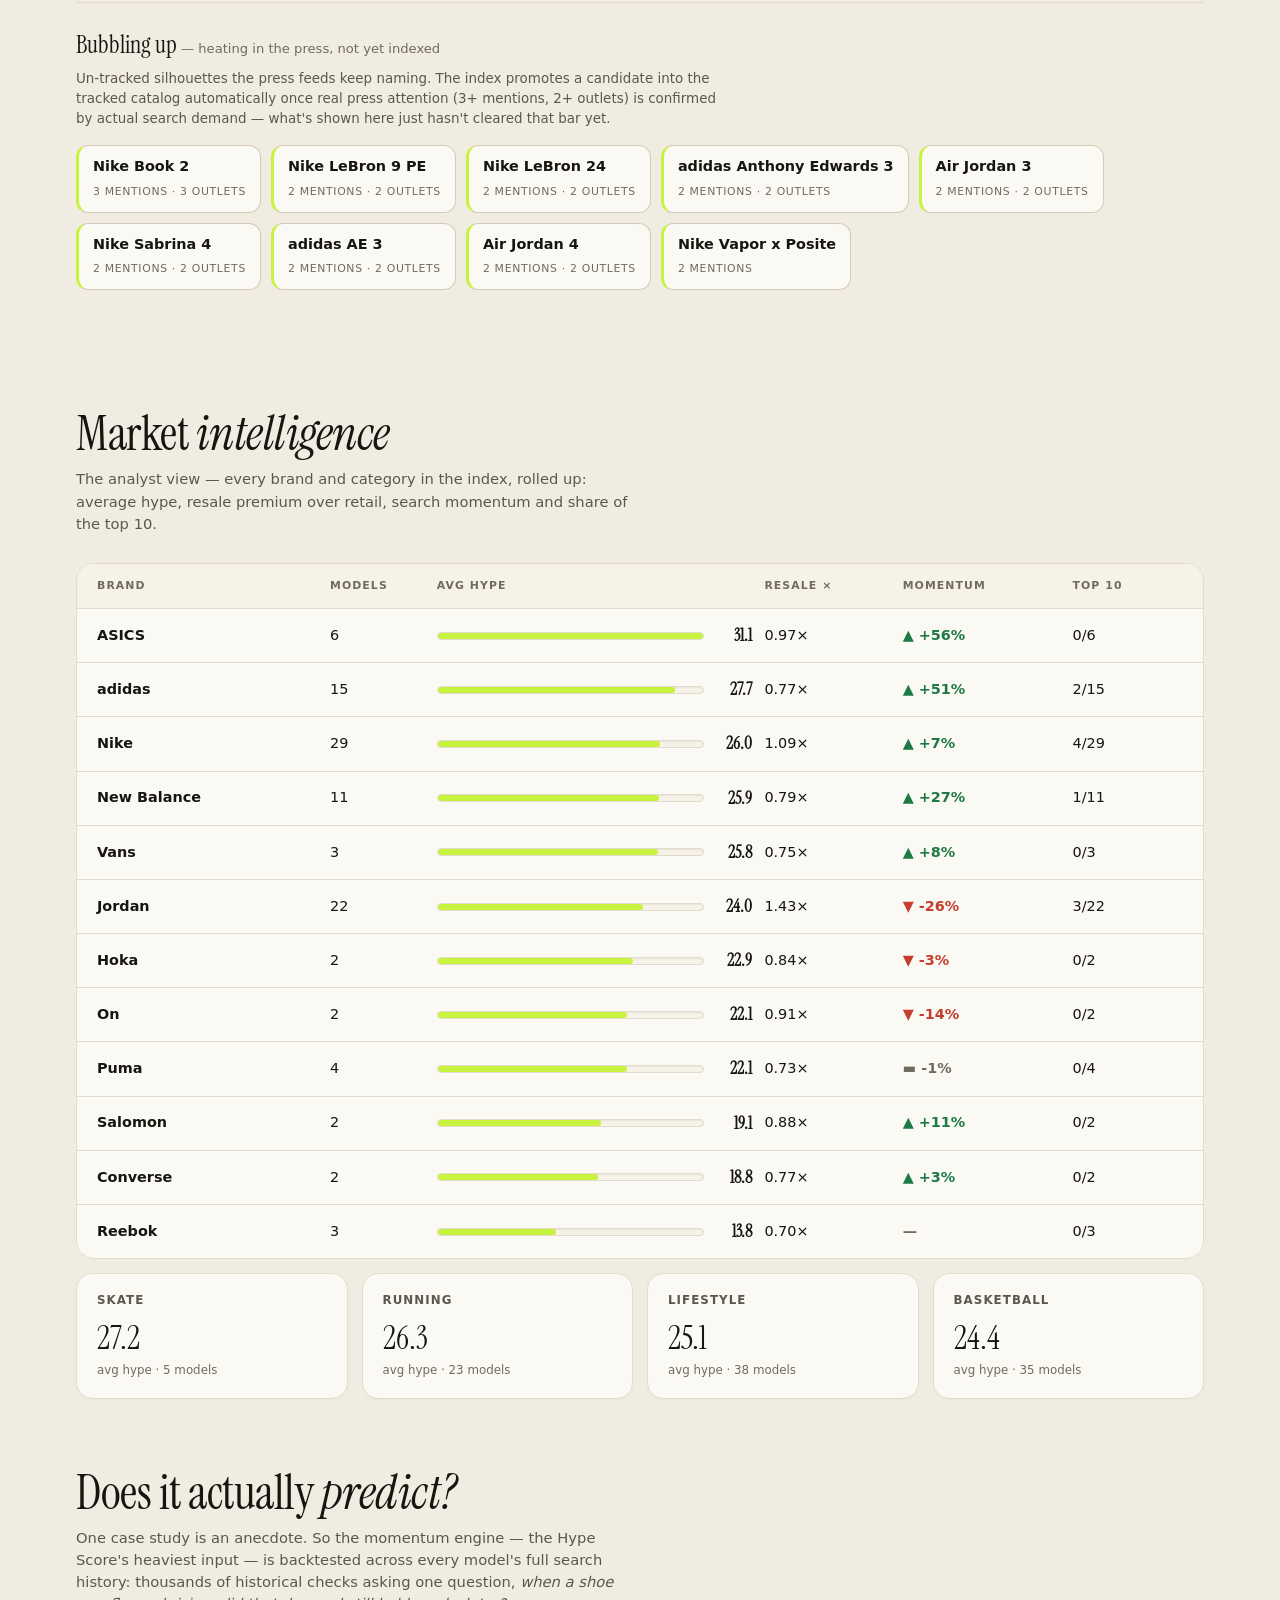
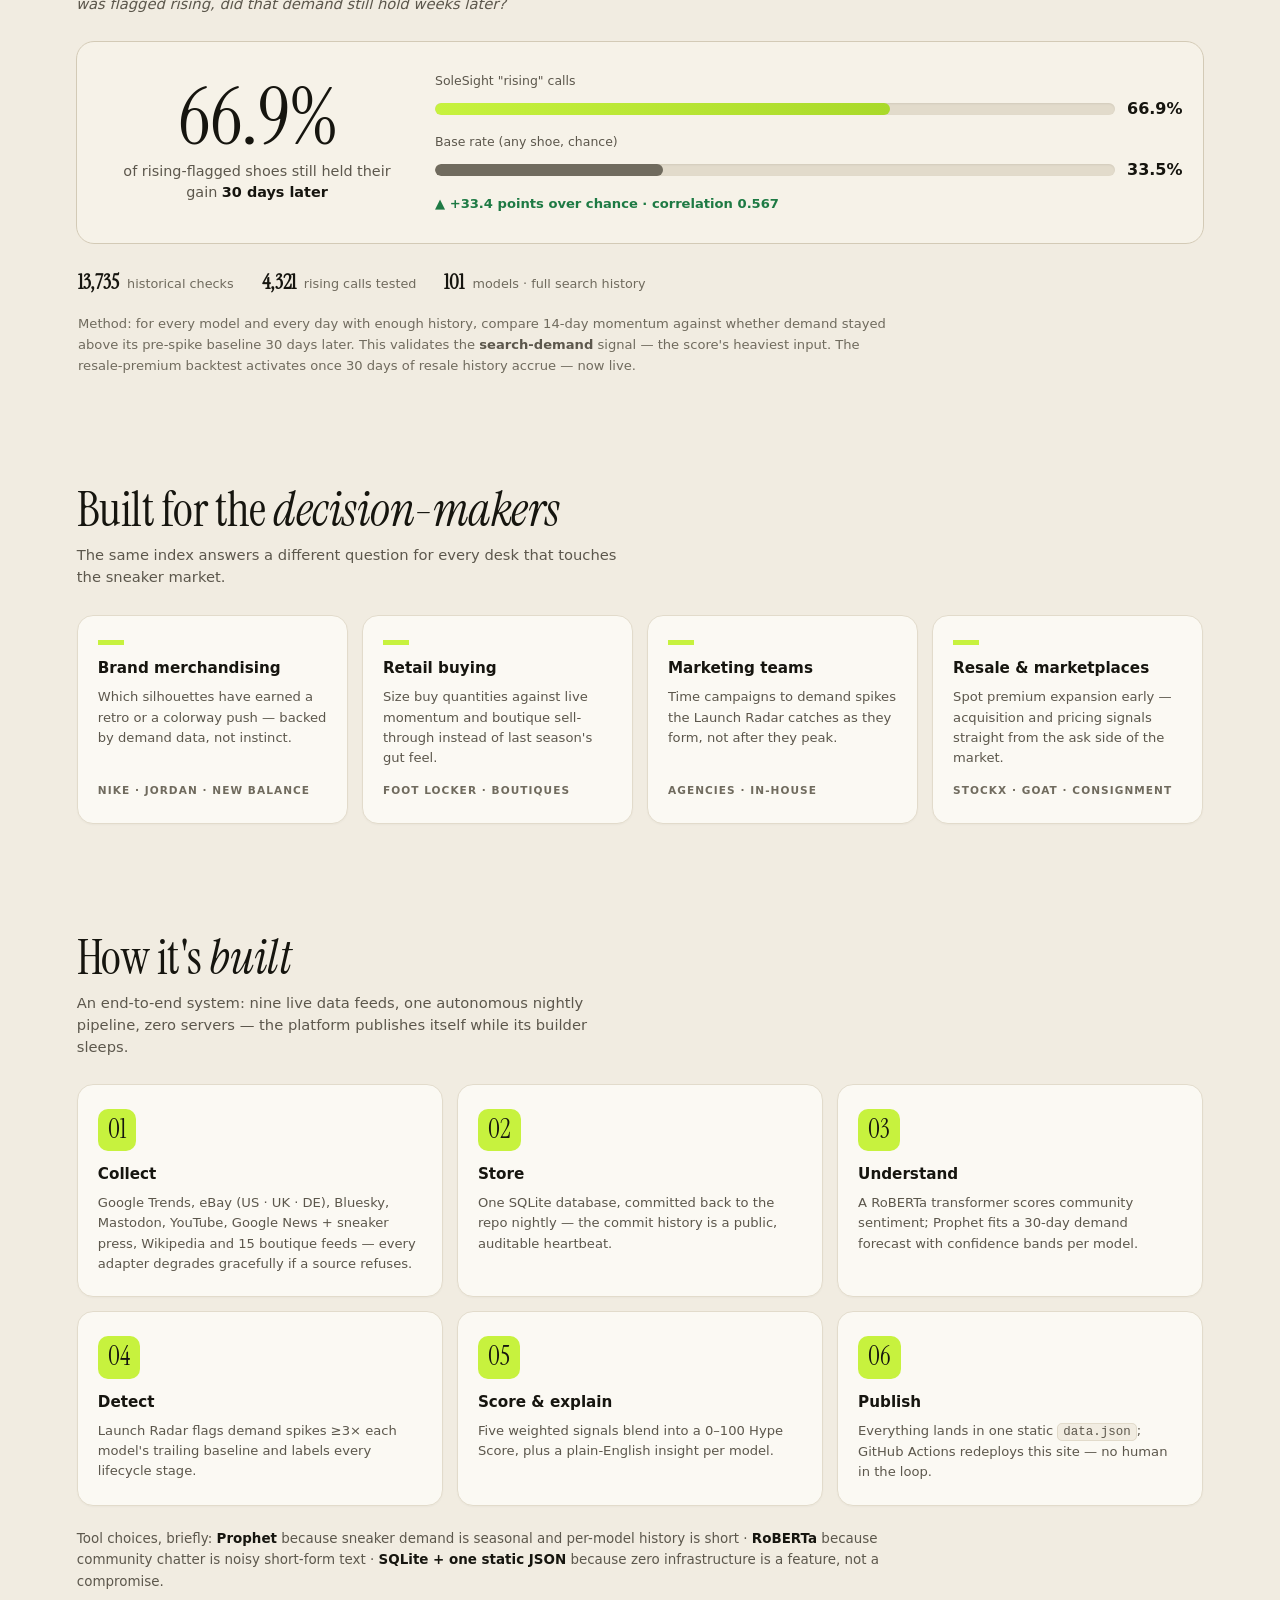
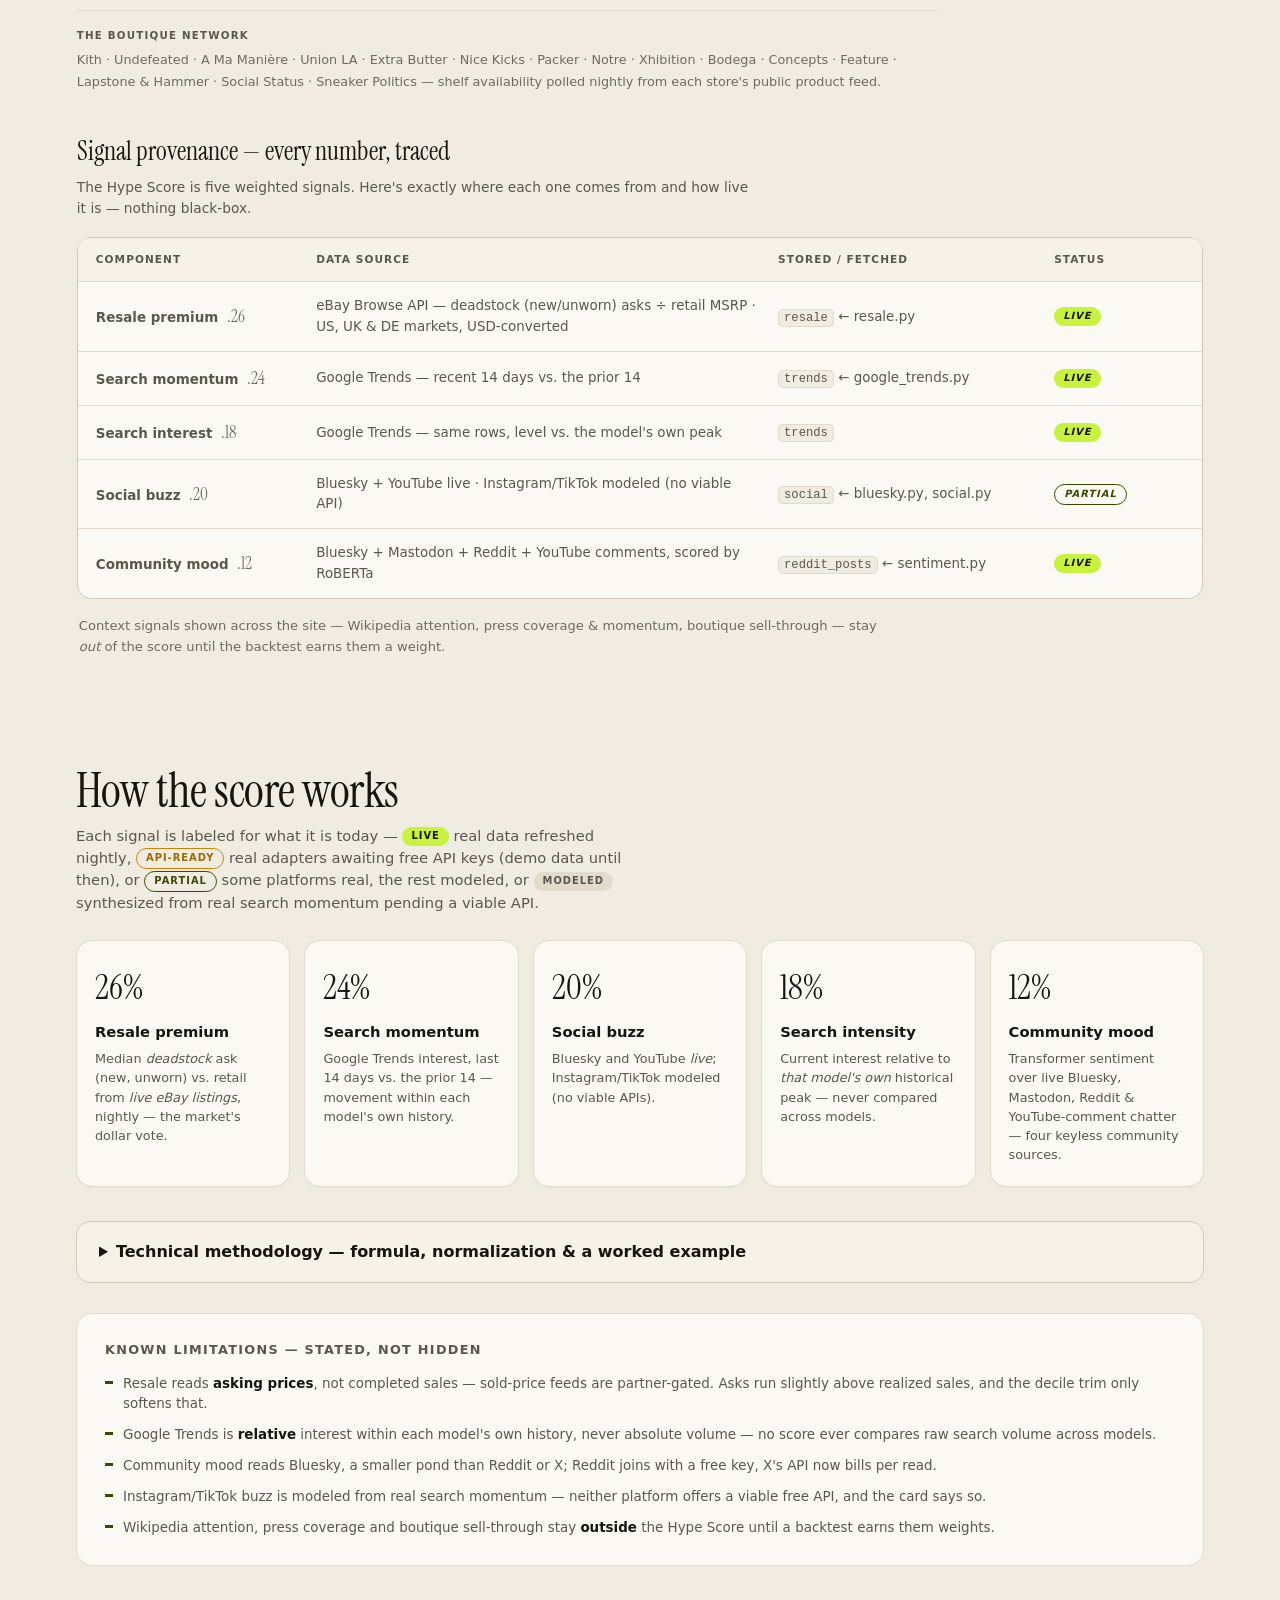
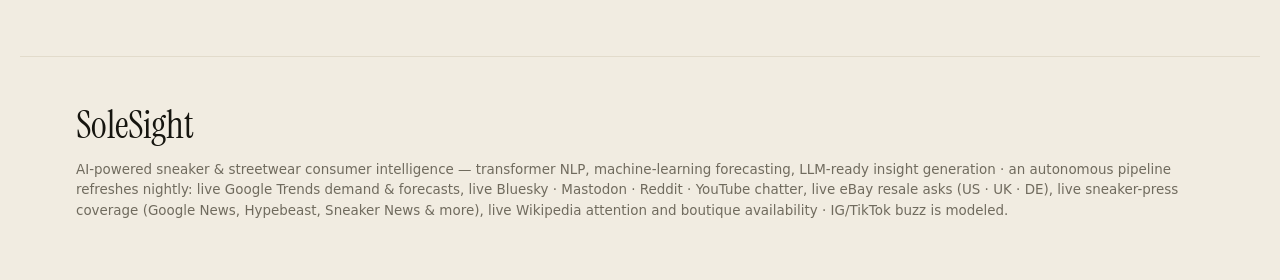
==== commit 44cb0c29: "Add a competitive-set comparison to the detail sheet For each model, surface the closest same-catego" ====
--- a/web/index.html
+++ b/web/index.html
@@ -342,7 +342,7 @@
   <aside class="sheet" id="sheet" aria-hidden="true" role="dialog" aria-modal="true"
     aria-labelledby="sheet-title" tabindex="-1"></aside>
 
-  <script src="app.js?v=31"></script>
+  <script src="app.js?v=32"></script>
   <script src="ask.js?v=2"></script>
 </body>
 </html>
--- a/web/styles.css
+++ b/web/styles.css
@@ -770,6 +770,24 @@
 .stk-sizes.low { color: #9a6a00; font-weight: 600; }
 .sf-none span { color: var(--ink-3); font-style: italic; }
 
+/* ── competitive set in the detail sheet ───────────────────── */
+.comp-note { font-size: .78rem; color: var(--ink-3); line-height: 1.5; margin: -4px 0 10px; }
+.comp-list { display: flex; flex-direction: column; gap: 6px; margin: 0 0 4px; }
+.comp-row { display: grid; grid-template-columns: 1fr 52px 44px 1fr;
+  align-items: center; gap: 10px; width: 100%; text-align: left;
+  font: inherit; font-size: .78rem; color: var(--ink); background: var(--paper);
+  border: 1px solid var(--line); border-radius: 10px; padding: 9px 12px;
+  cursor: pointer; transition: background .2s, border-color .2s; }
+.comp-row:hover { background: var(--paper-2); border-color: var(--line-2); }
+.comp-name { display: flex; flex-direction: column; font-weight: 600;
+  white-space: nowrap; overflow: hidden; text-overflow: ellipsis; }
+.comp-name i { font-style: normal; font-weight: 500; font-size: .7rem; color: var(--ink-3); }
+.comp-hype { text-align: right; font-variant-numeric: tabular-nums; font-weight: 700; }
+.comp-hype b { display: block; font-weight: 500; font-size: .64rem;
+  text-transform: uppercase; letter-spacing: .06em; color: var(--ink-3); }
+.comp-price { text-align: right; color: var(--ink-2); font-variant-numeric: tabular-nums; }
+.comp-stock { text-align: right; color: var(--ink-3); font-size: .72rem; }
+
 /* ── price ladder in the detail sheet ─────────────────────── */
 .pl-lab { font-size: 10.5px; font-weight: 700; letter-spacing: .08em;
   fill: var(--ink-2); }
@@ -942,6 +960,9 @@
   .bar-row { grid-template-columns: 78px 1fr 34px; gap: 8px; }
   .stk-row { grid-template-columns: minmax(0, 1fr) 40px 52px 68px; gap: 7px;
     font-size: .72rem; }
+  .comp-row { display: flex; flex-wrap: wrap; row-gap: 4px; column-gap: 12px; }
+  .comp-name { flex: 1 1 100%; }
+  .comp-hype, .comp-price, .comp-stock { text-align: left; }
   .movers { grid-template-columns: 1fr; }
   .method-grid { grid-template-columns: 1fr; }
   .mkt-table { overflow-x: auto; -webkit-overflow-scrolling: touch; }
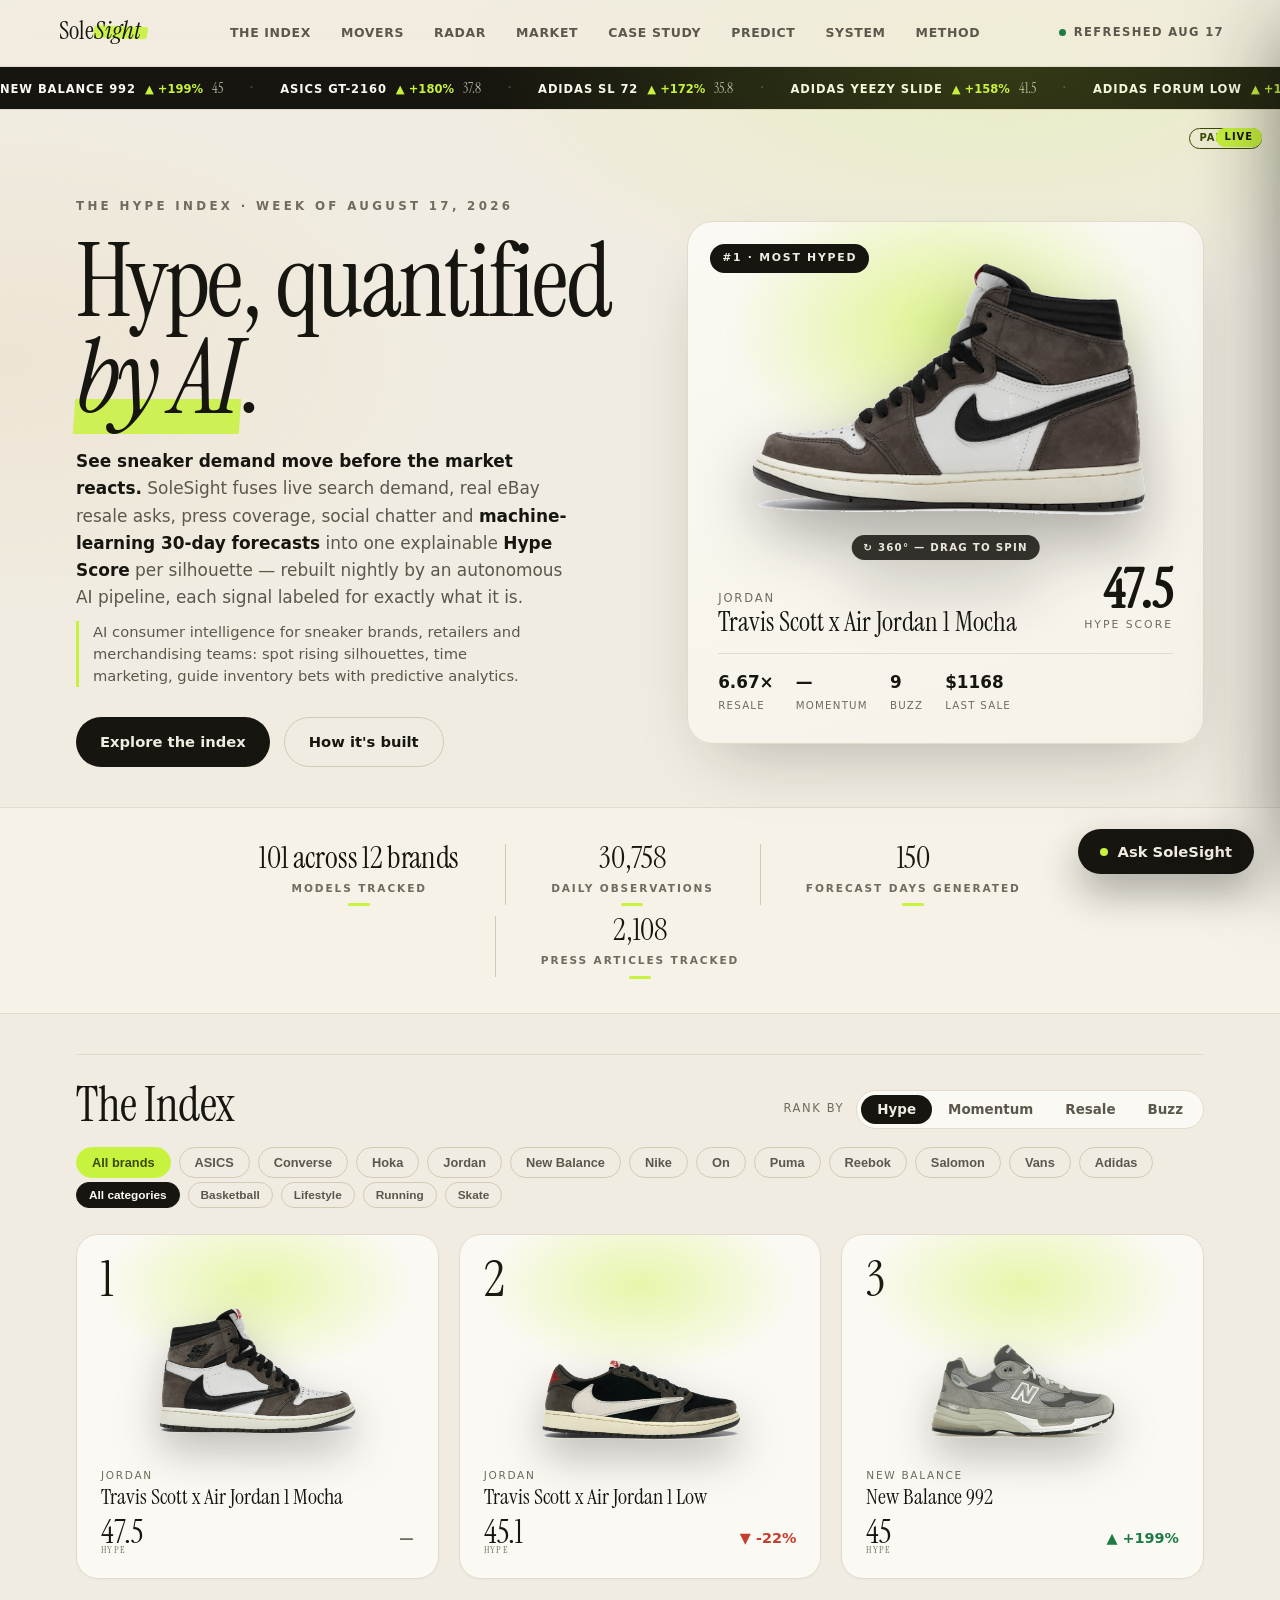
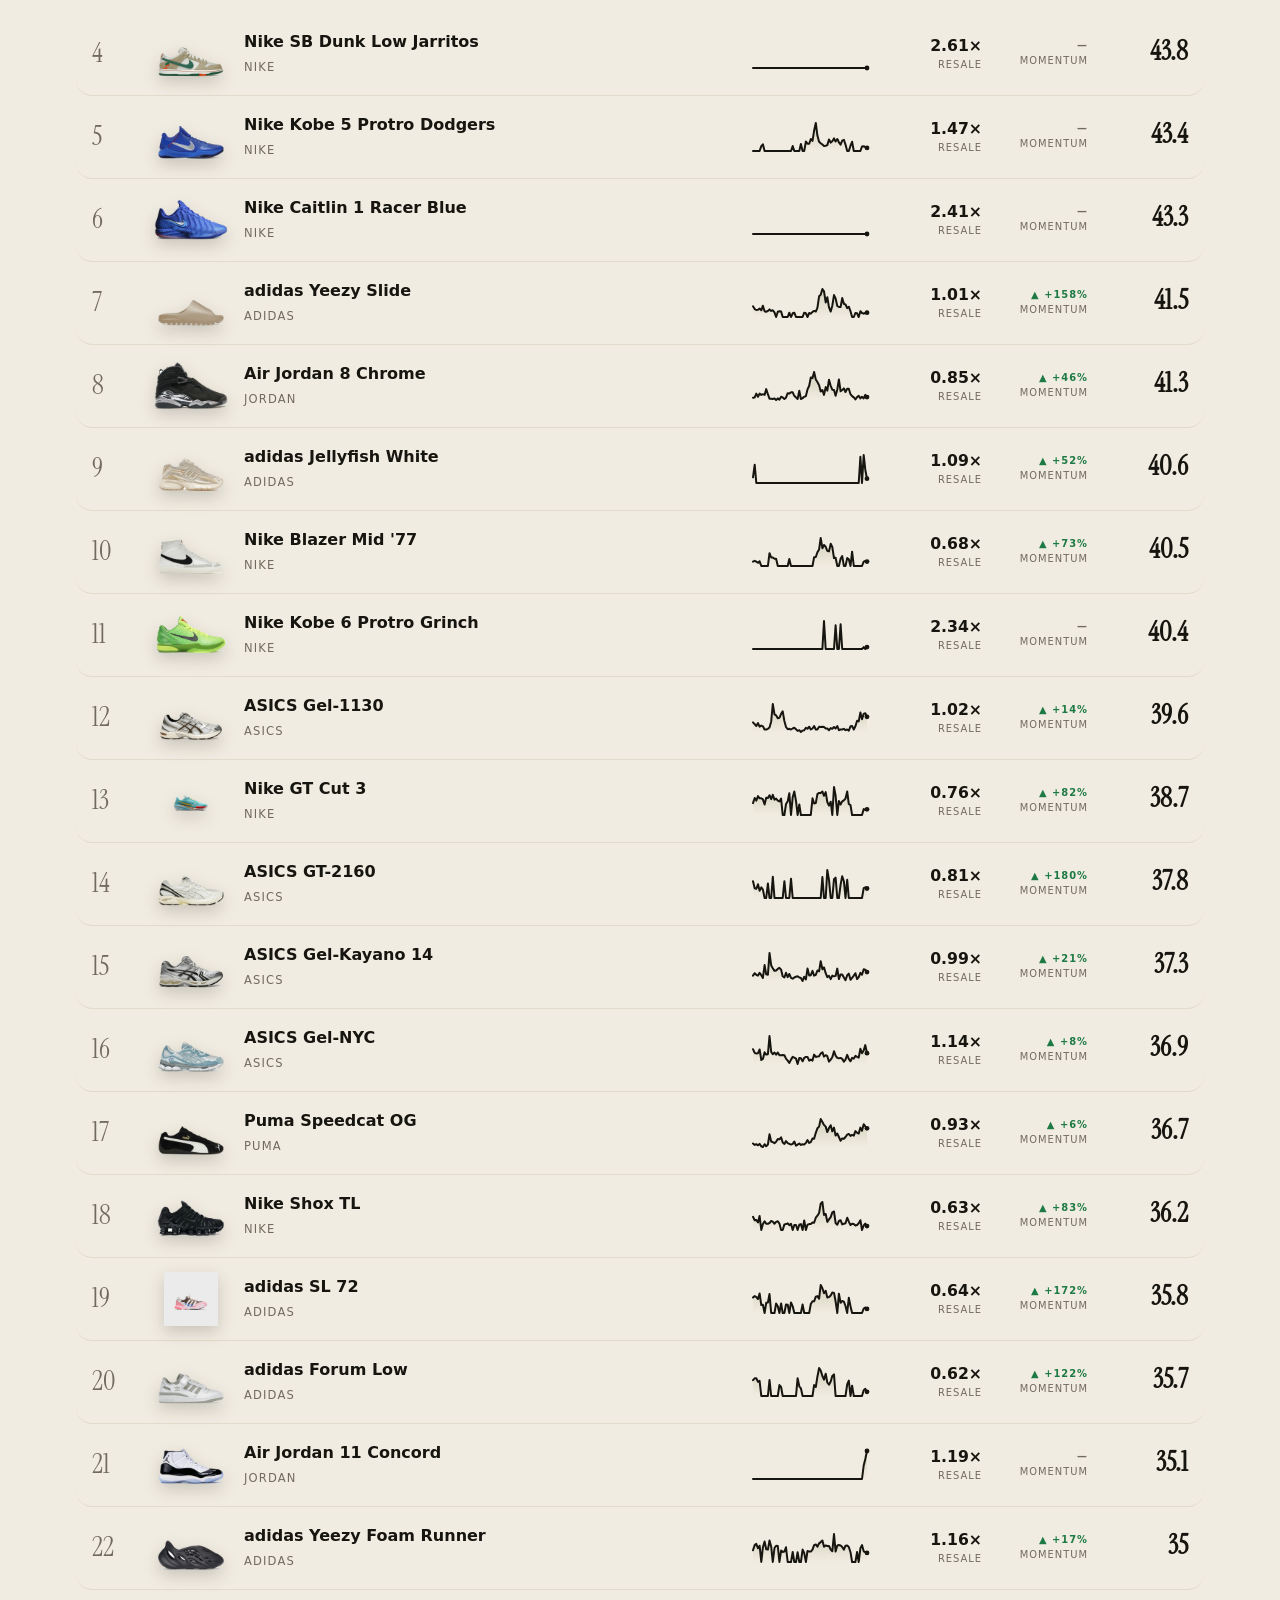
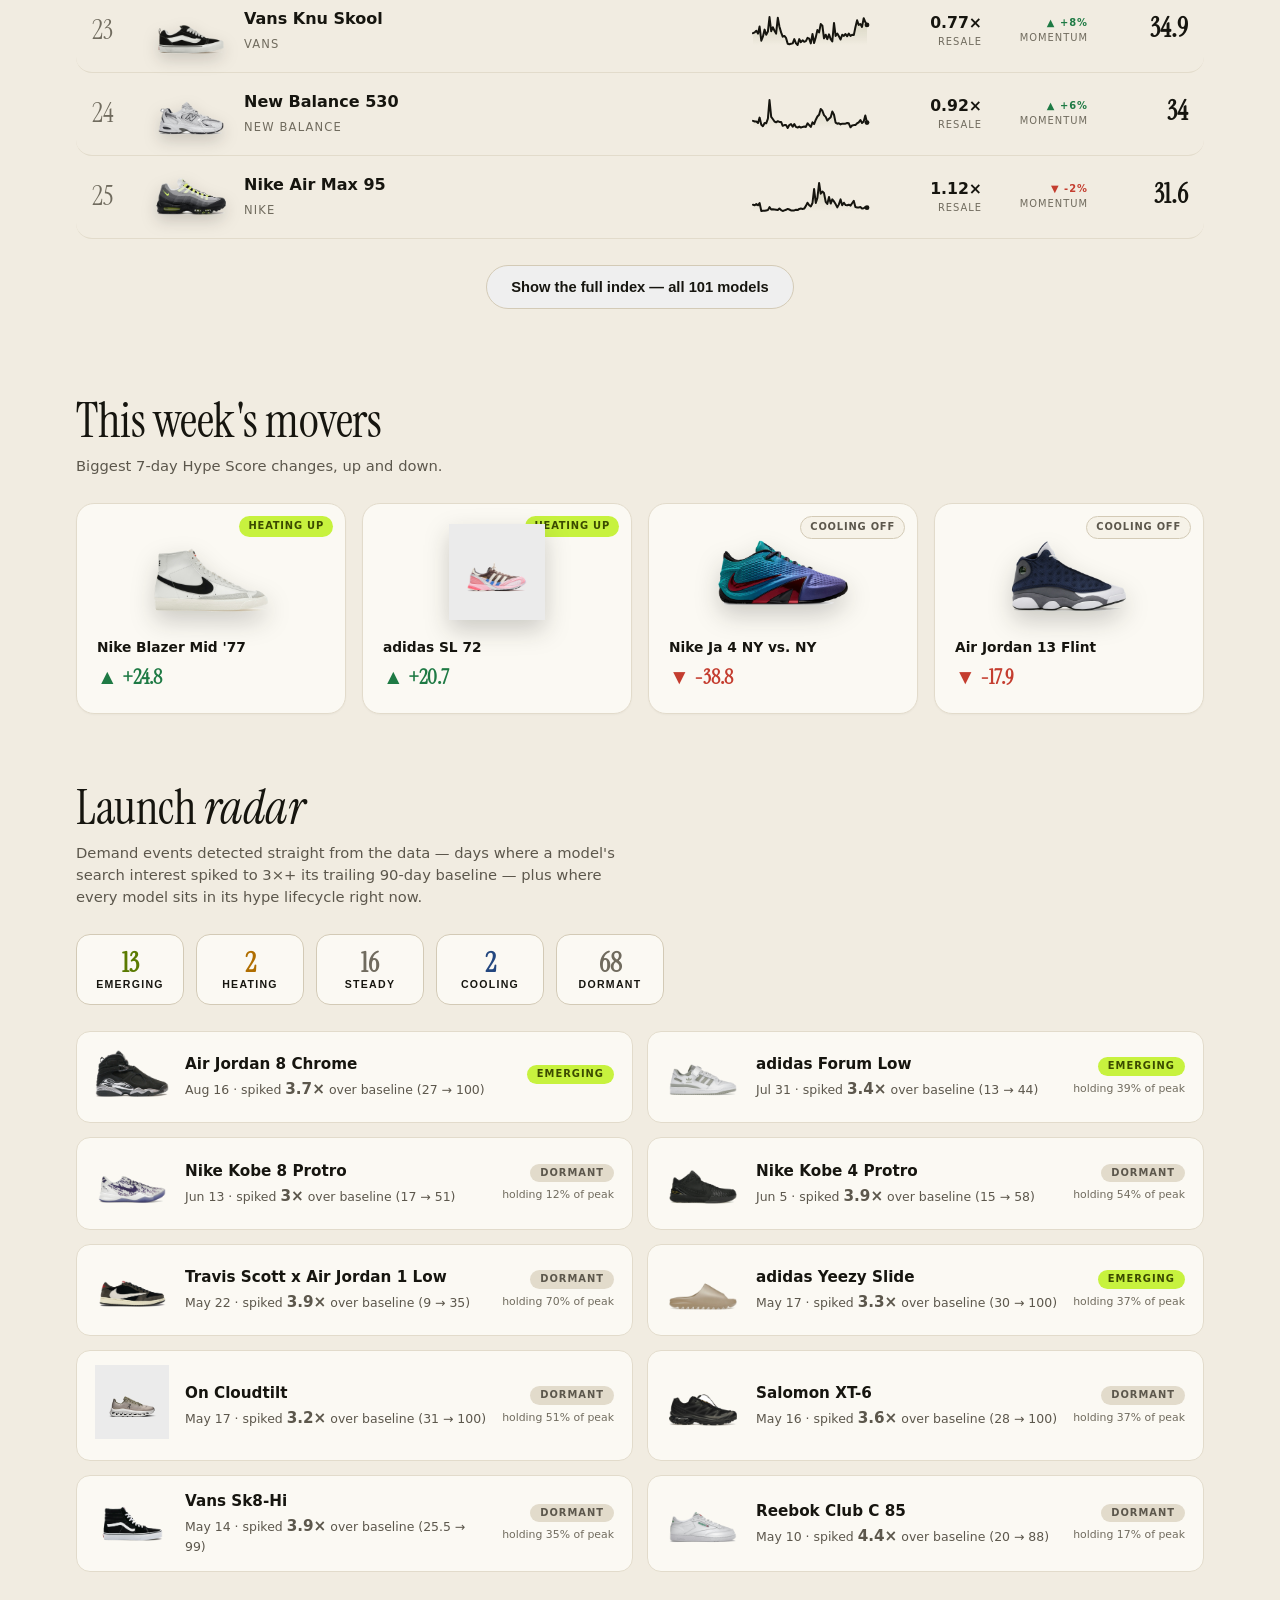
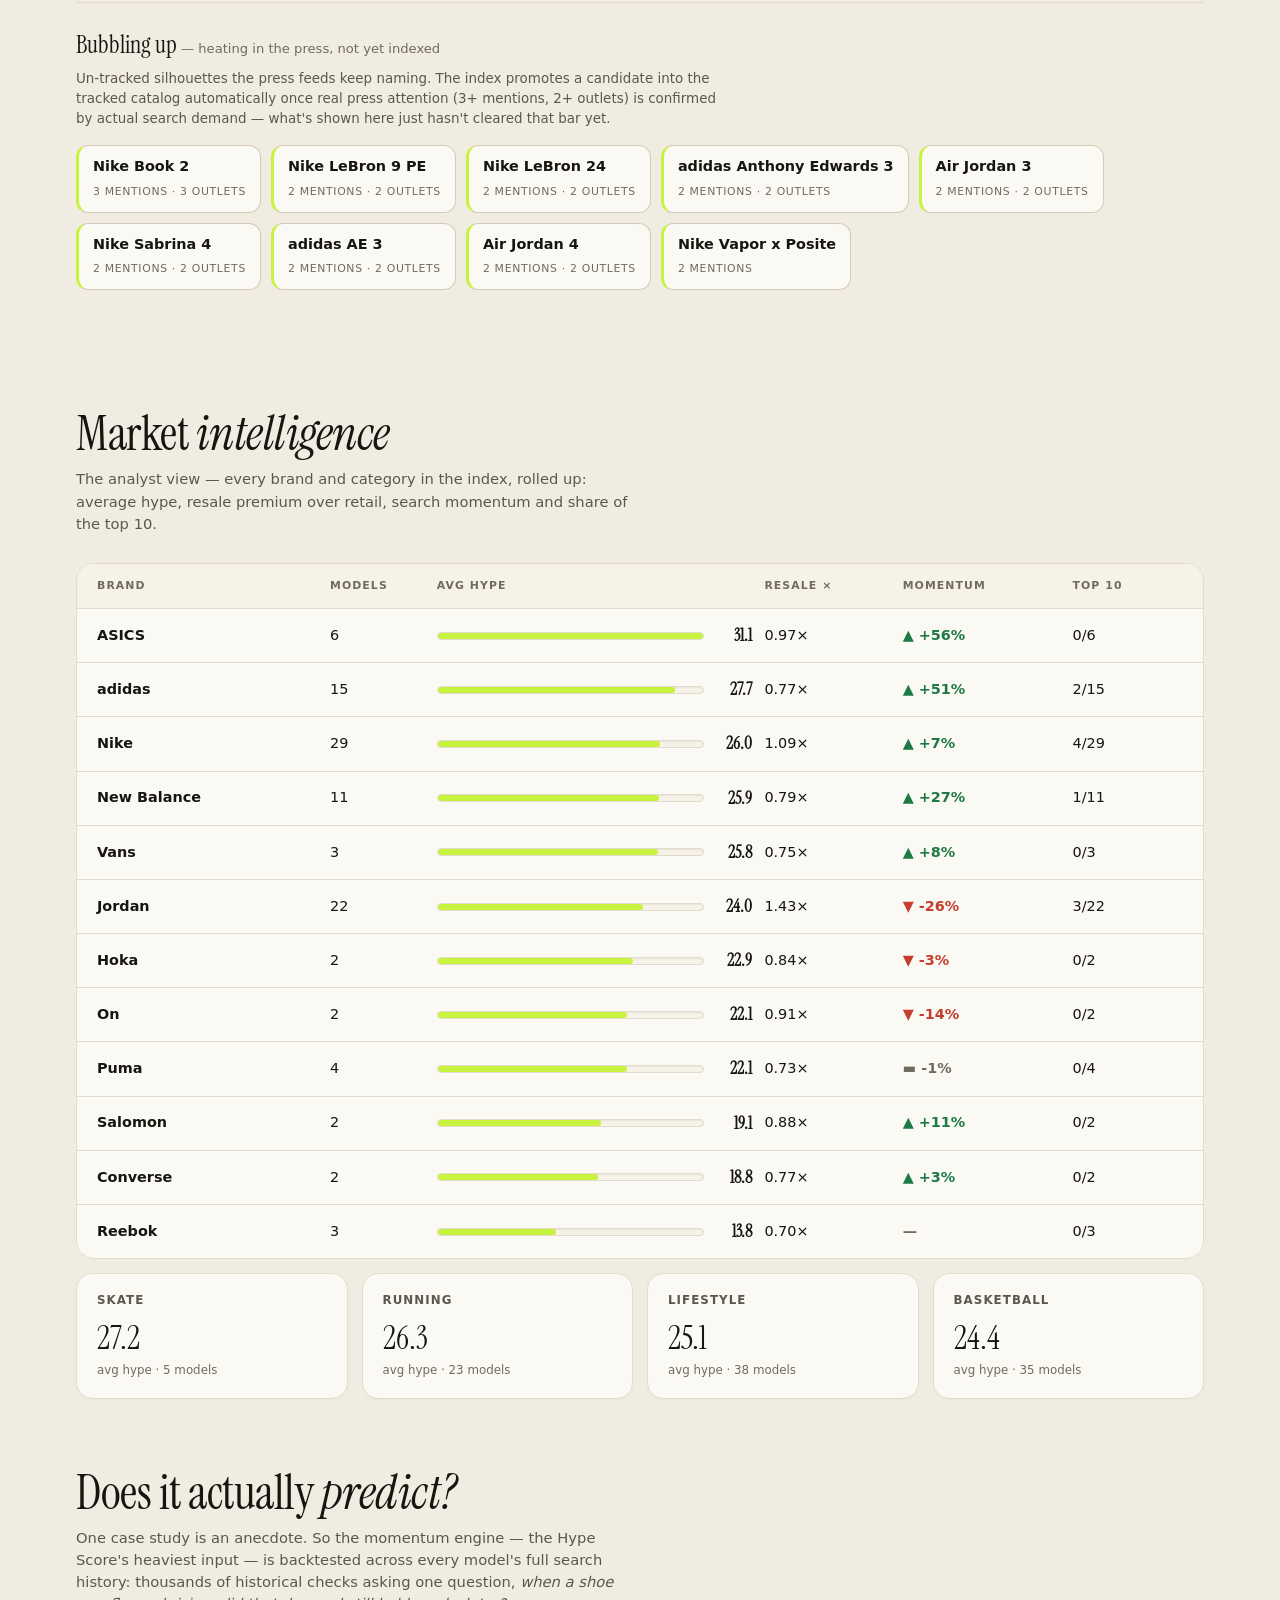
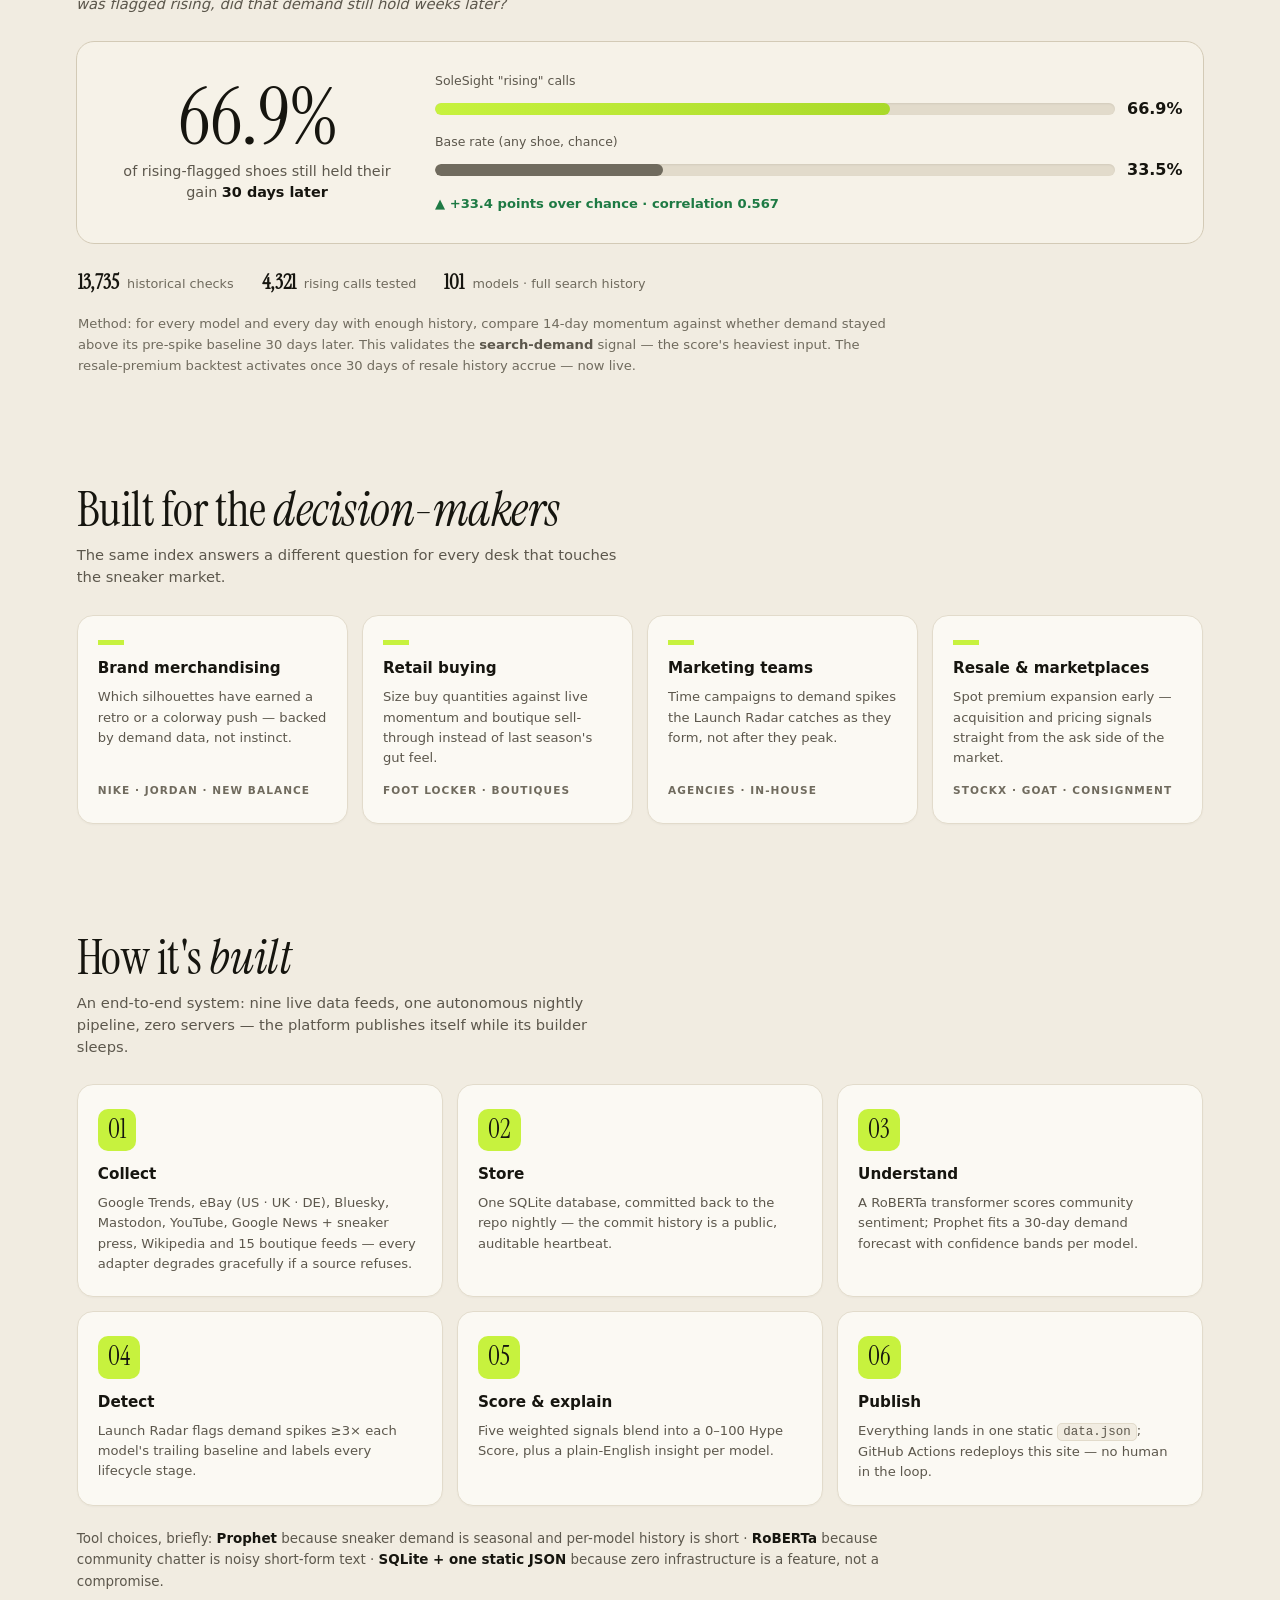
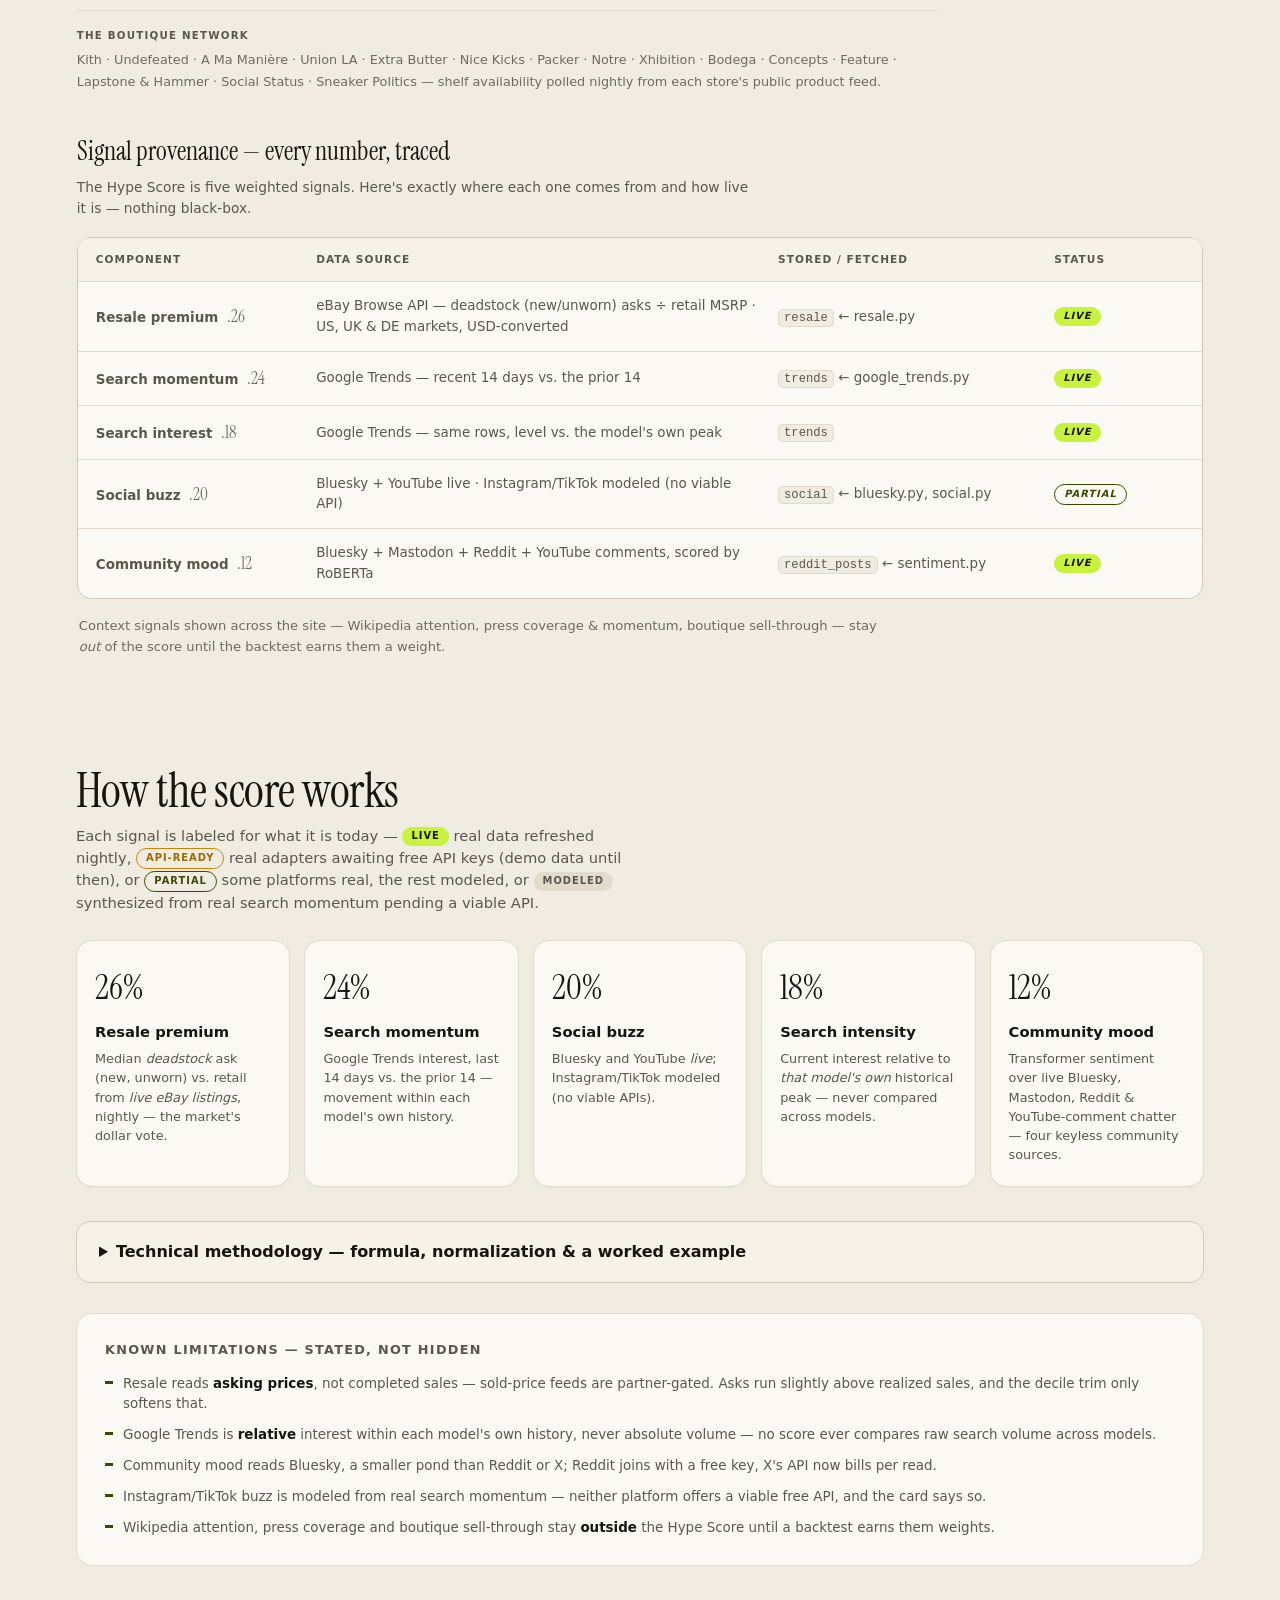
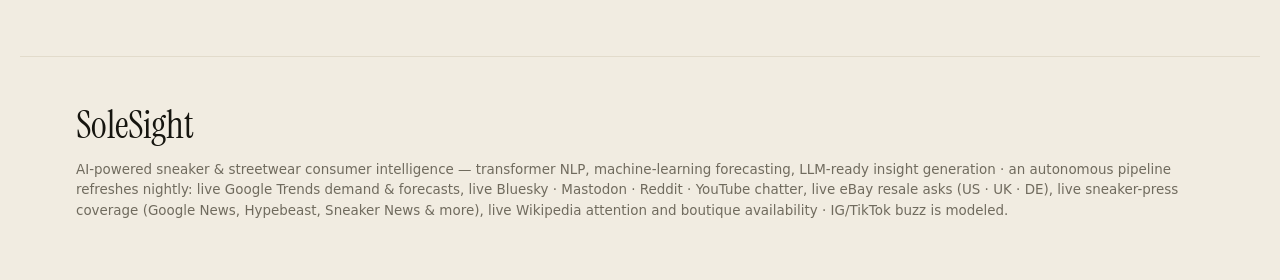
==== commit 4e9bfca0: "Add materials to the detail sheet for the top 25 shoes by hype Upper/sole construction as a short ed" ====
--- a/web/index.html
+++ b/web/index.html
@@ -342,7 +342,7 @@
   <aside class="sheet" id="sheet" aria-hidden="true" role="dialog" aria-modal="true"
     aria-labelledby="sheet-title" tabindex="-1"></aside>
 
-  <script src="app.js?v=32"></script>
+  <script src="app.js?v=33"></script>
   <script src="ask.js?v=2"></script>
 </body>
 </html>
--- a/web/styles.css
+++ b/web/styles.css
@@ -306,6 +306,8 @@
 .sheet-hype .of { color: var(--ink-3); font-size: 1.1rem; }
 .sheet-photo { text-align: center; margin: 8px 0 6px; }
 .sheet-photo img { max-width: 80%; filter: drop-shadow(0 20px 26px rgba(20,19,15,.3)); }
+.sheet-materials { text-align: center; font-size: .76rem; font-style: italic;
+  color: var(--ink-3); margin: -2px 0 14px; }
 .bars { margin: 14px 0; }
 .bar-row { display: grid; grid-template-columns: 96px 1fr 40px; align-items: center; gap: 12px; margin: 9px 0; }
 .bar-row .lab { font-size: .72rem; letter-spacing: .08em; text-transform: uppercase; color: var(--ink-2); }
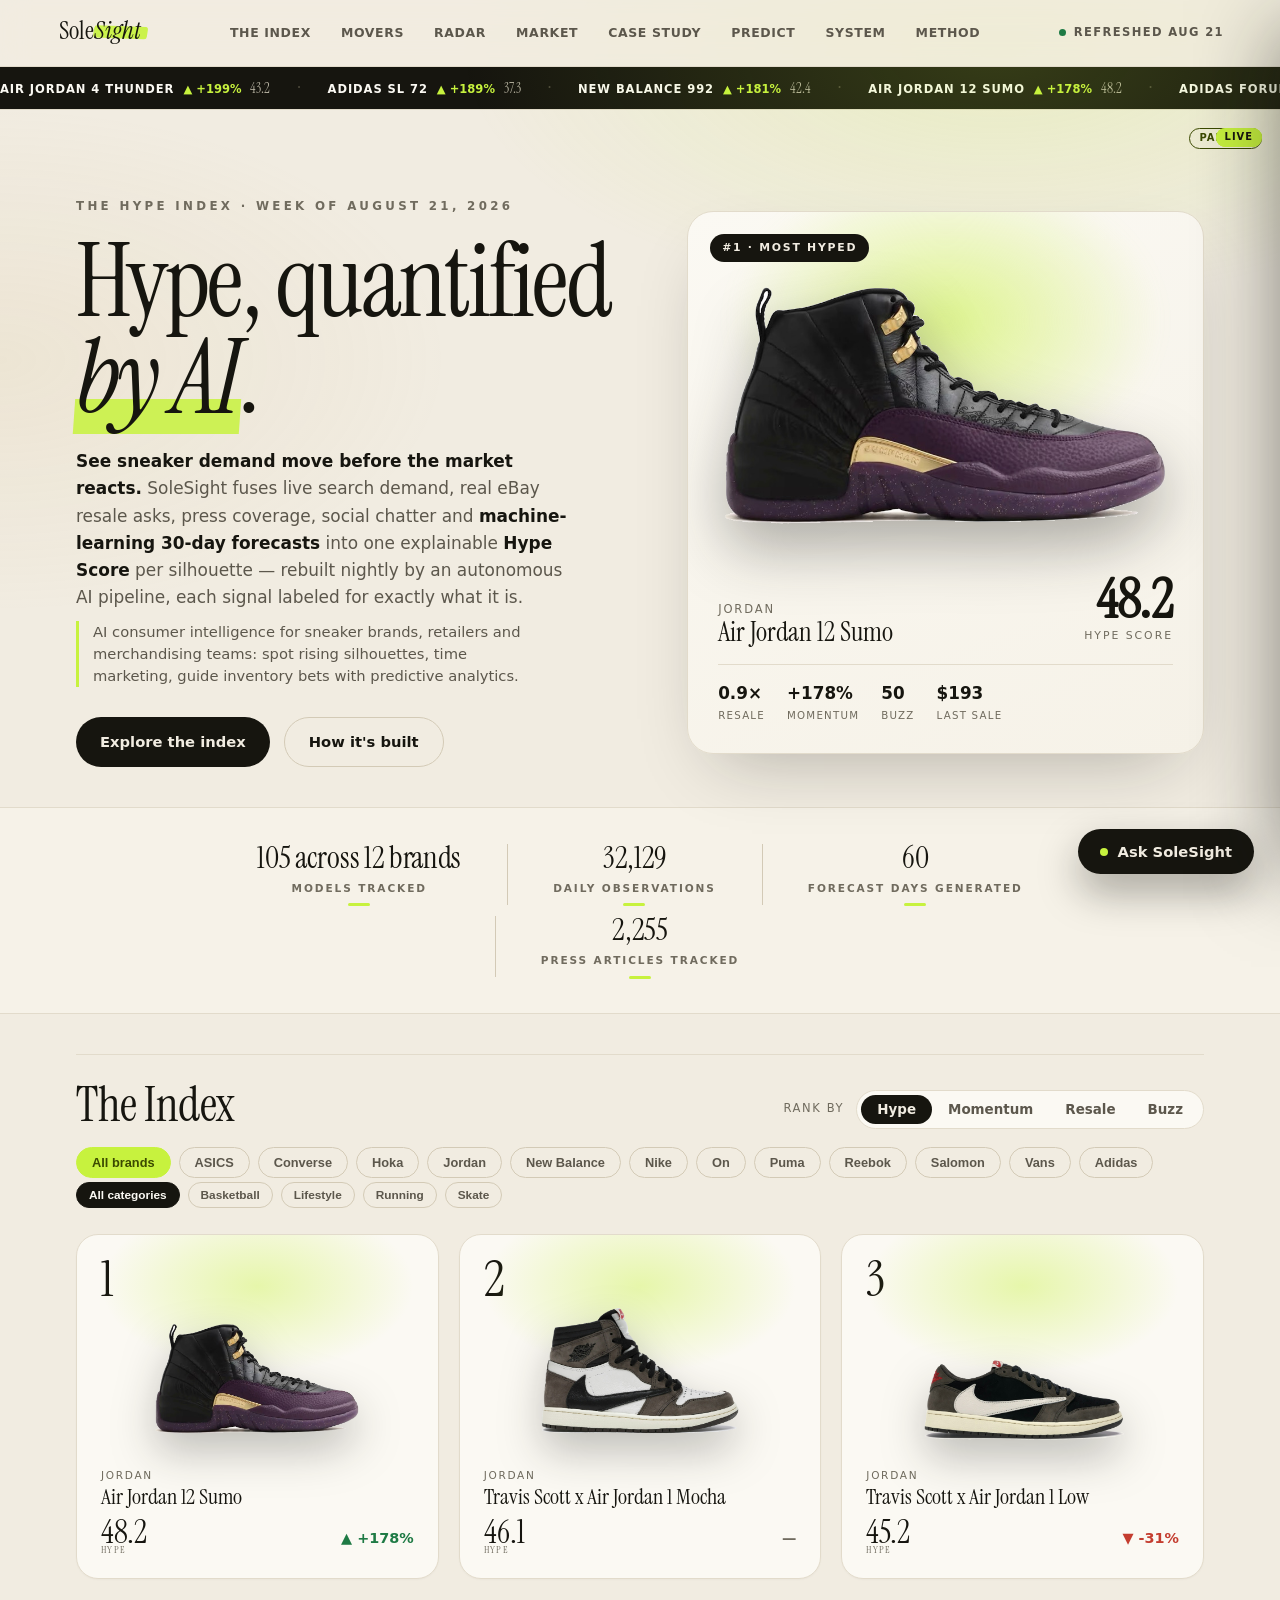
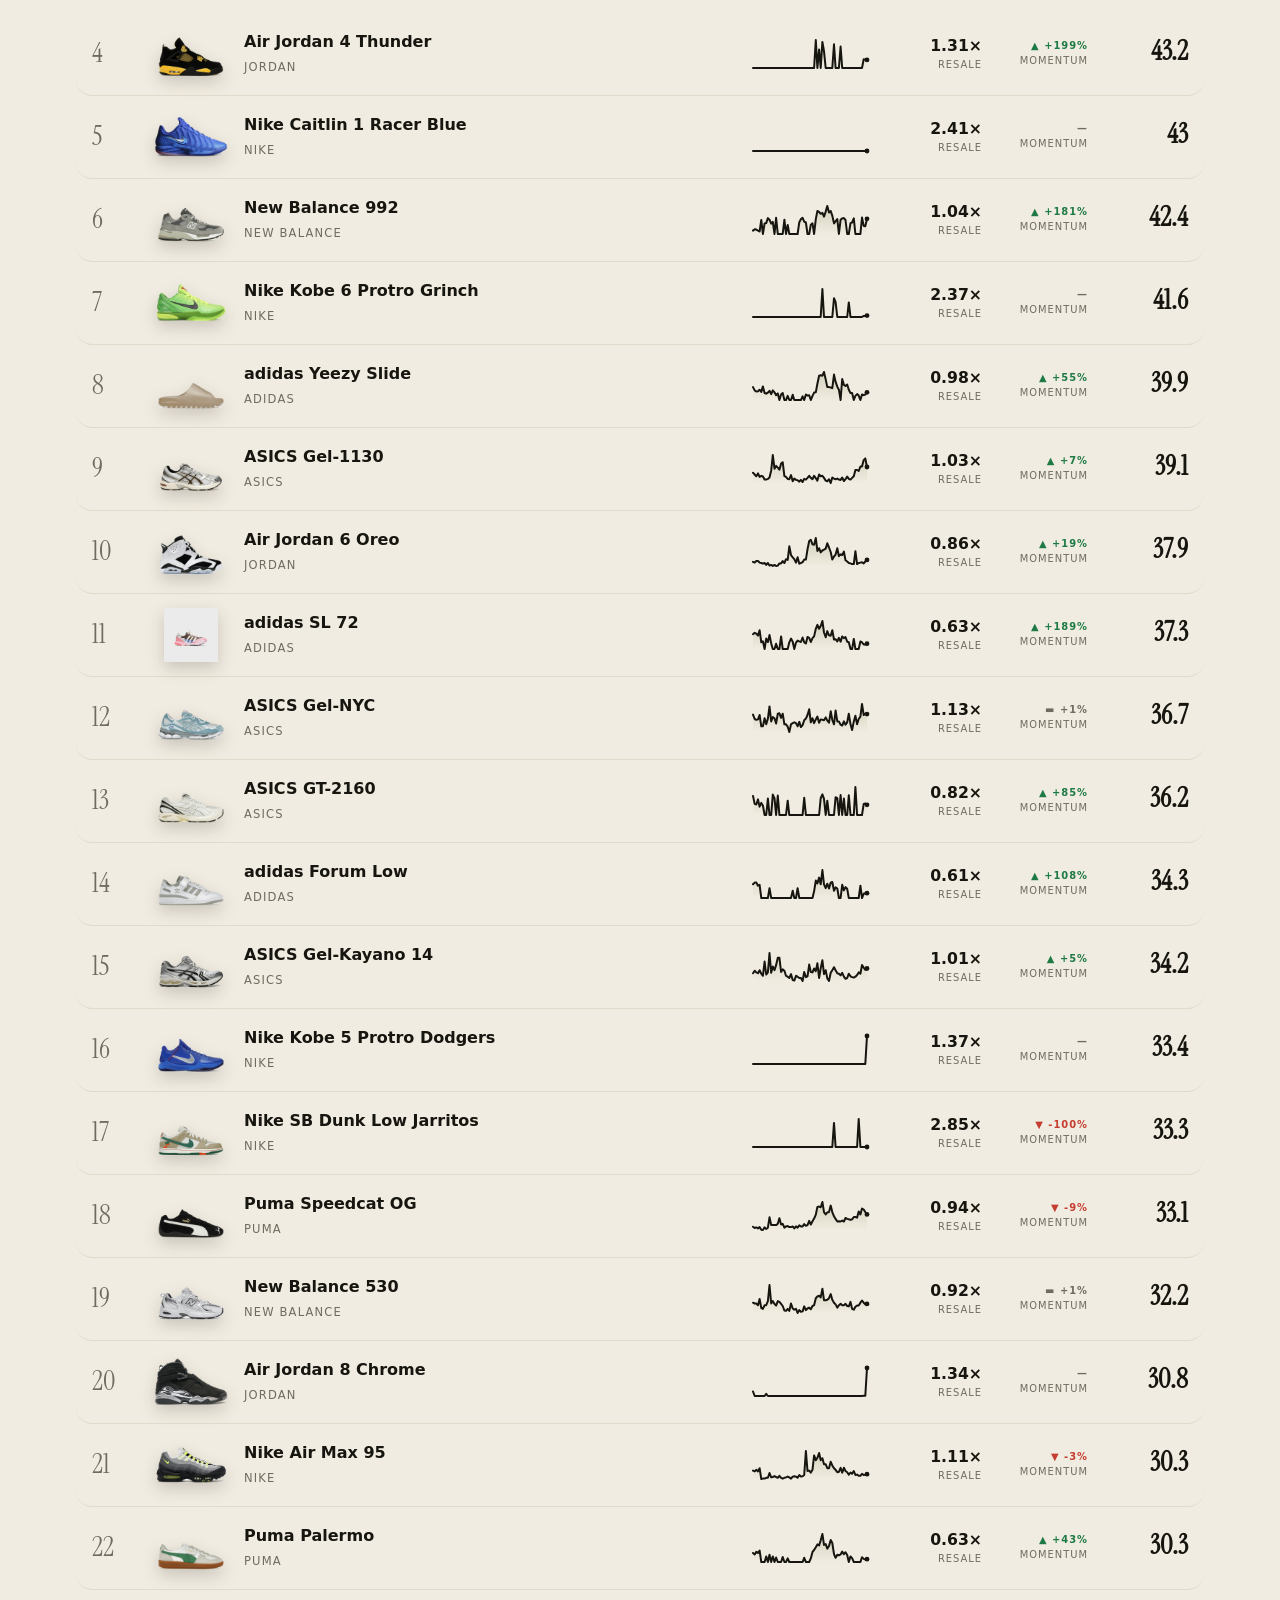
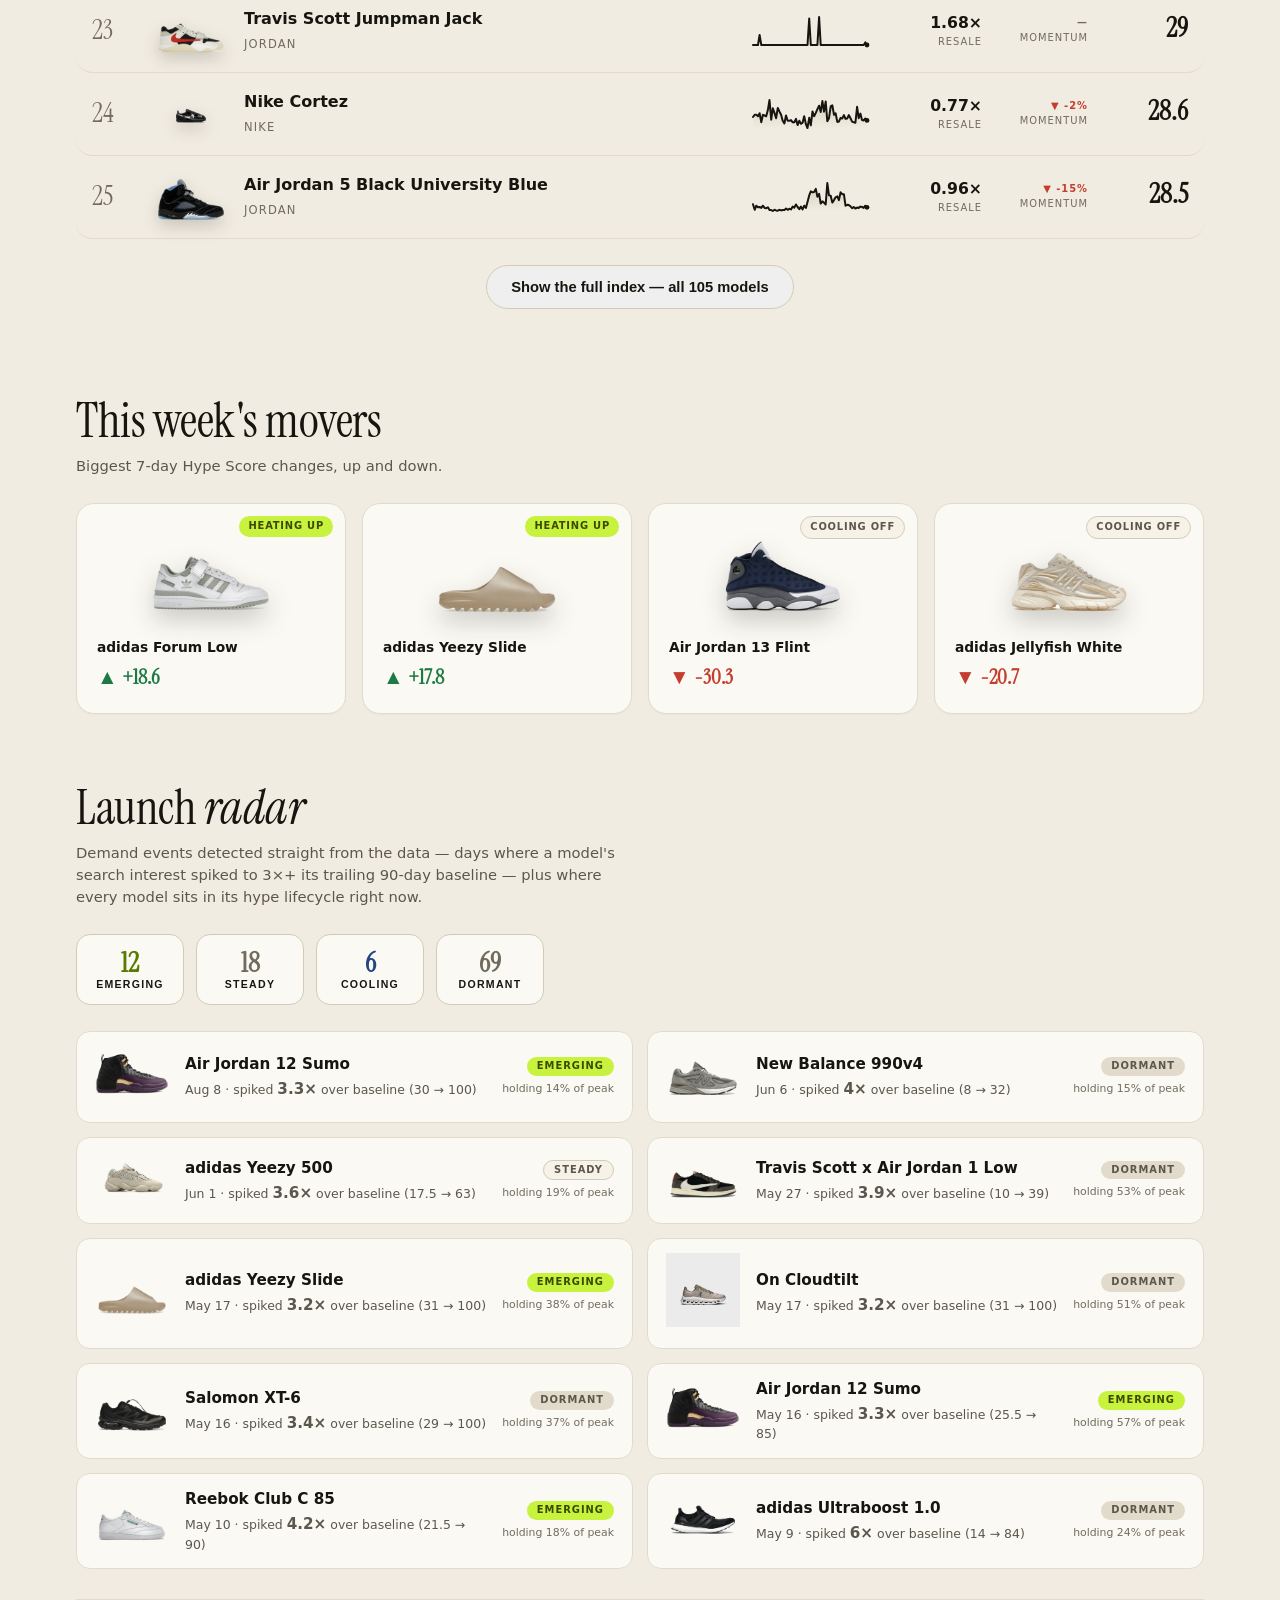
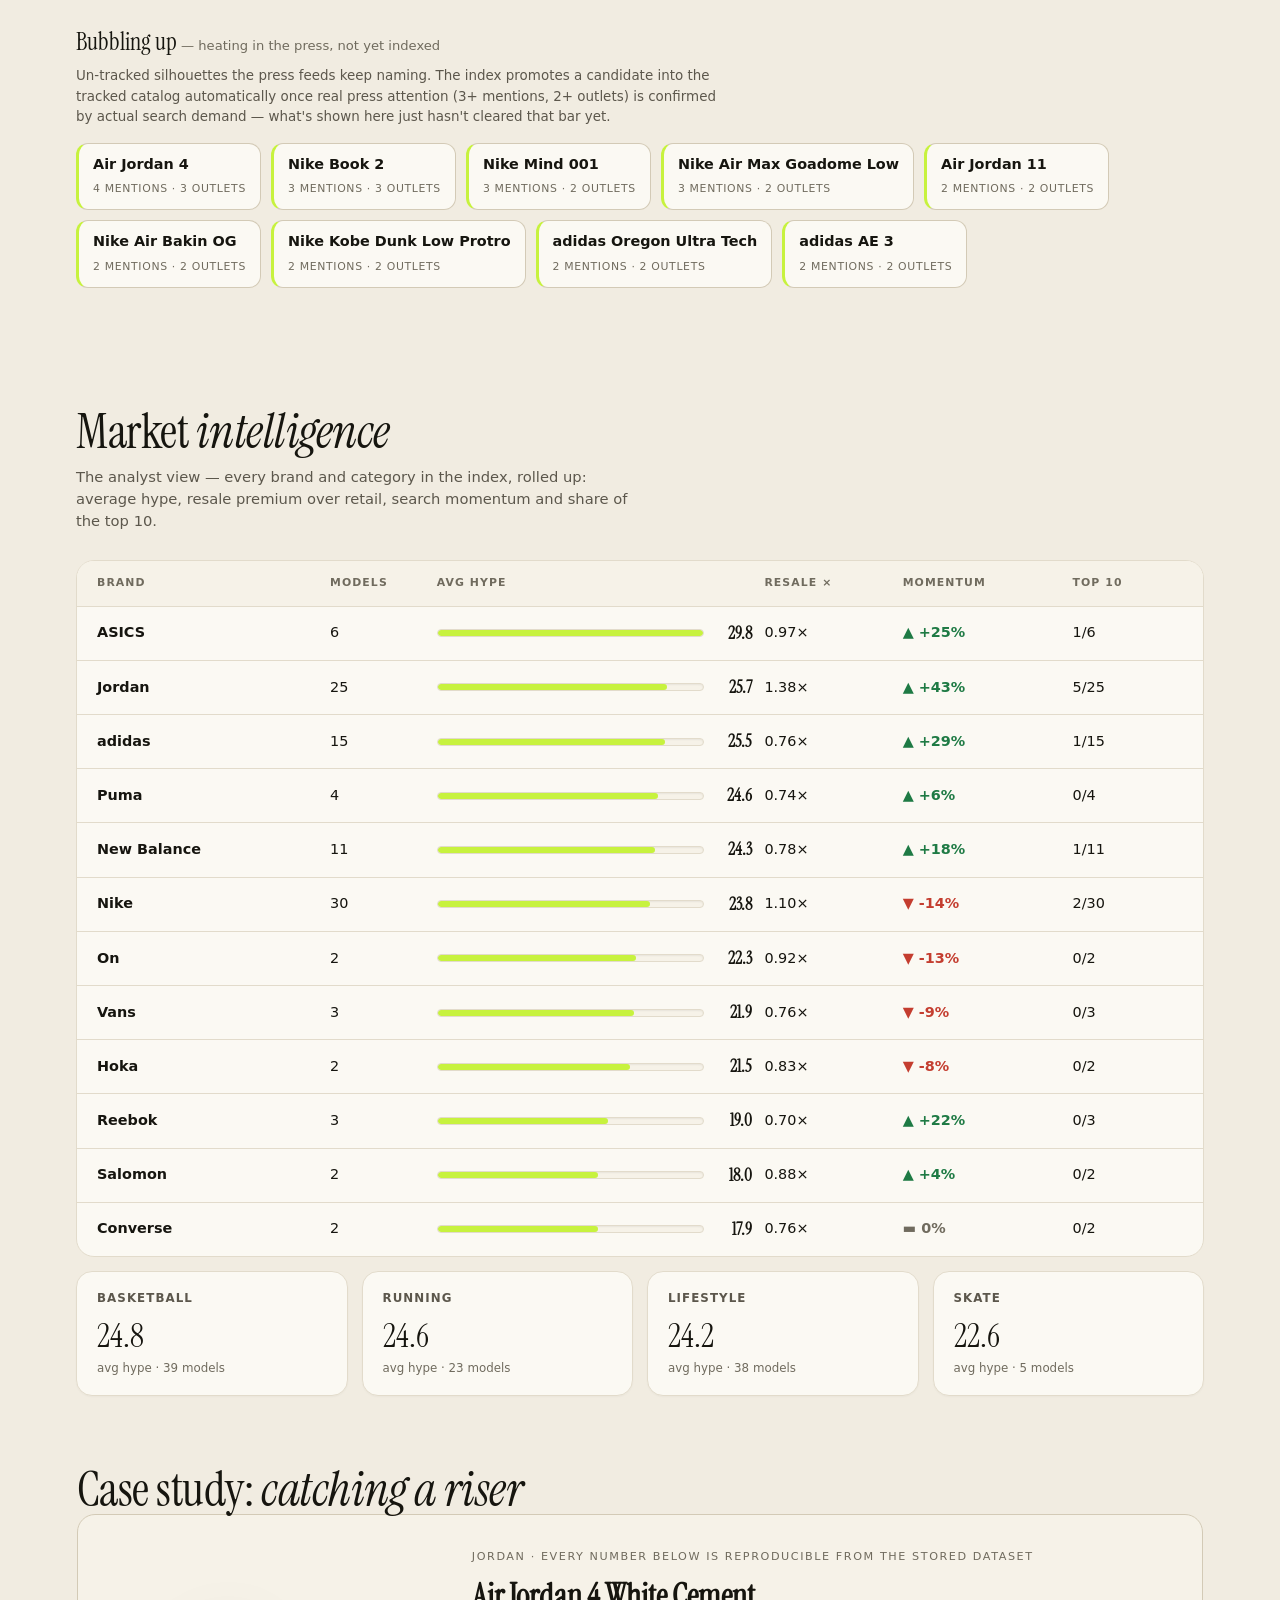
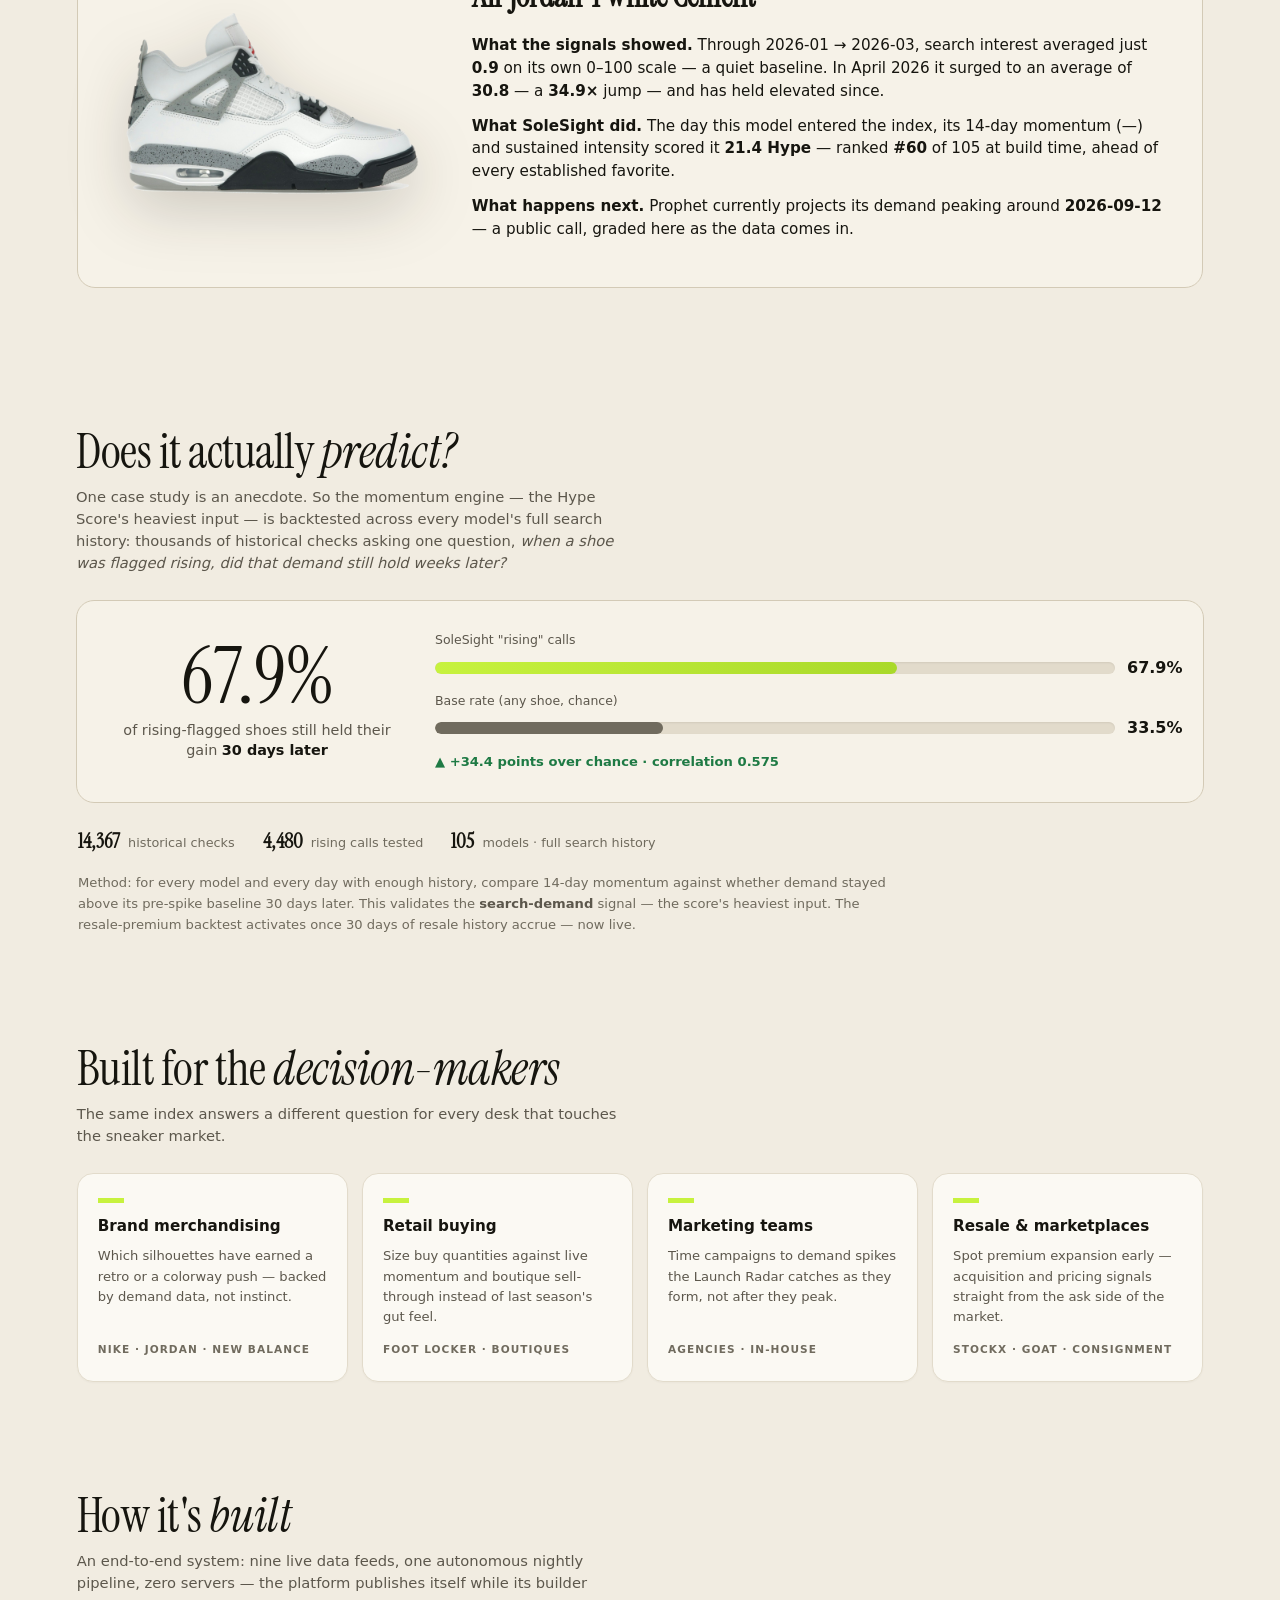
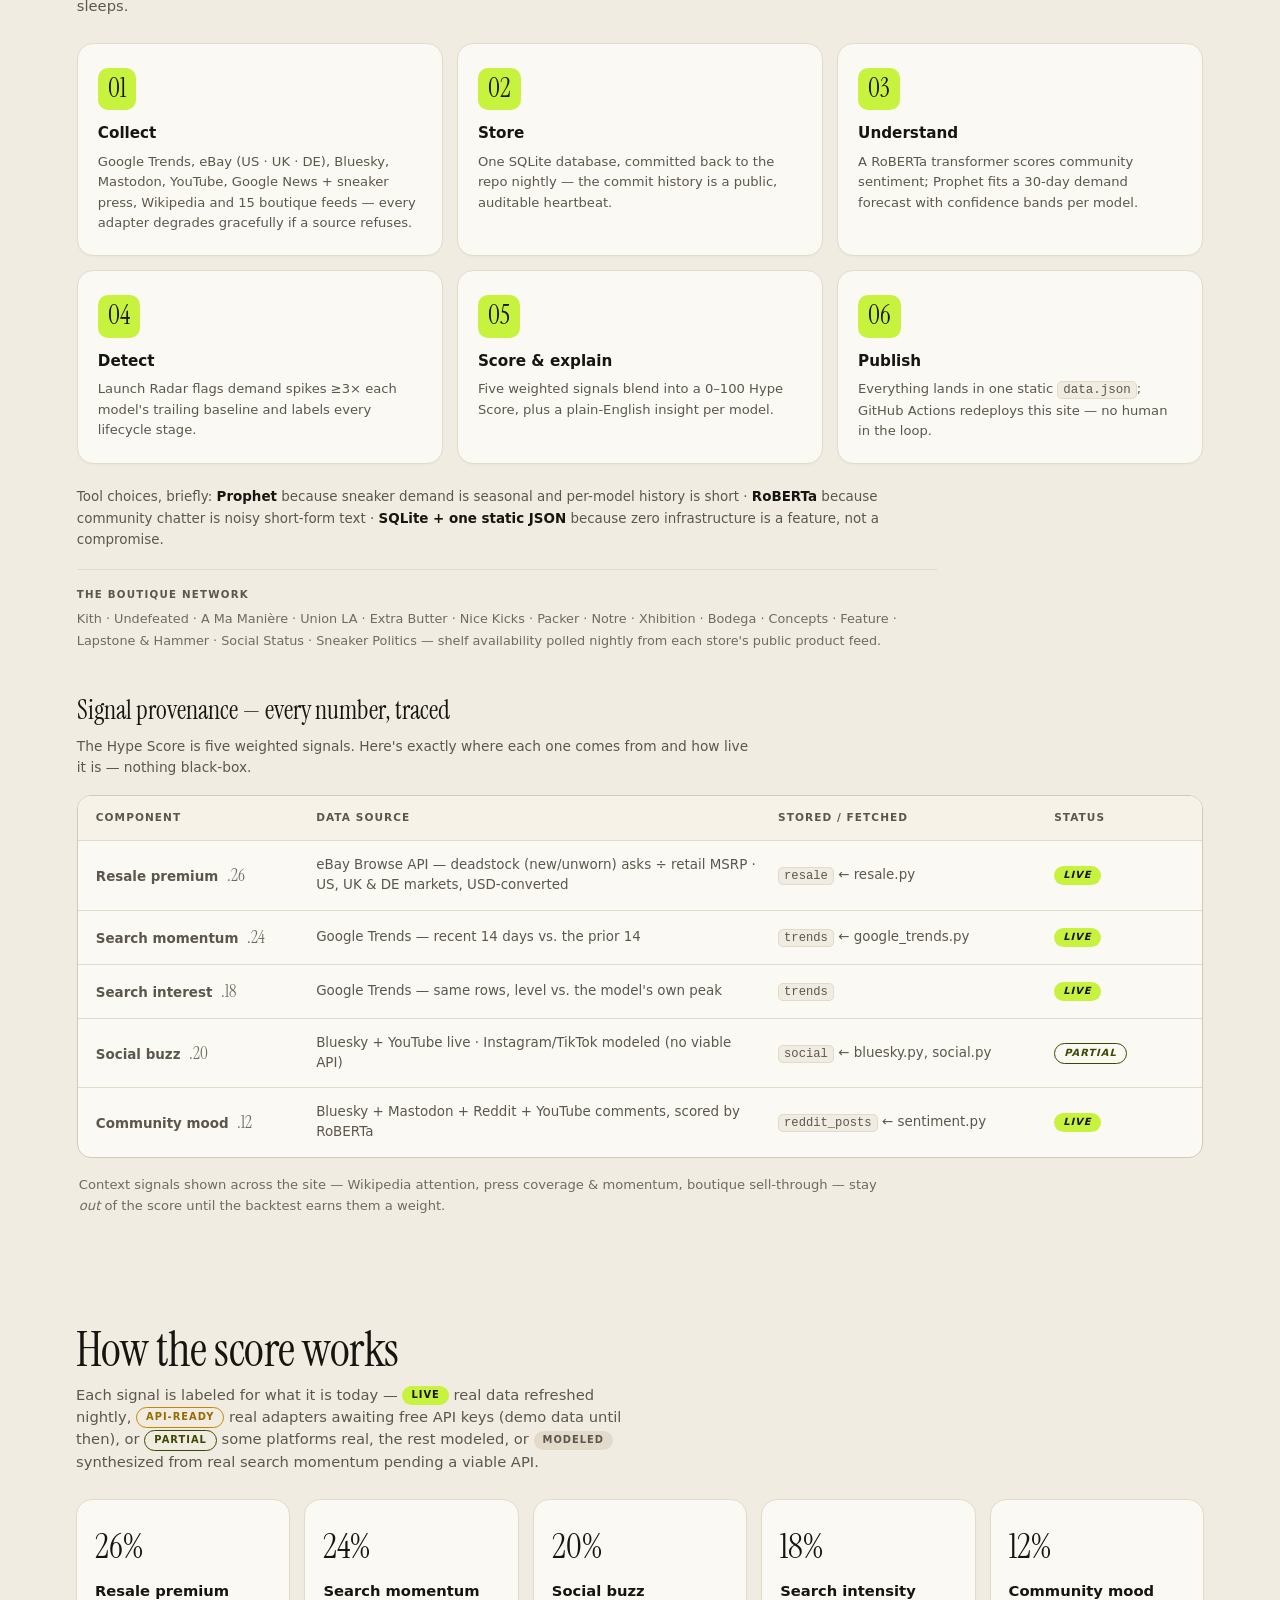
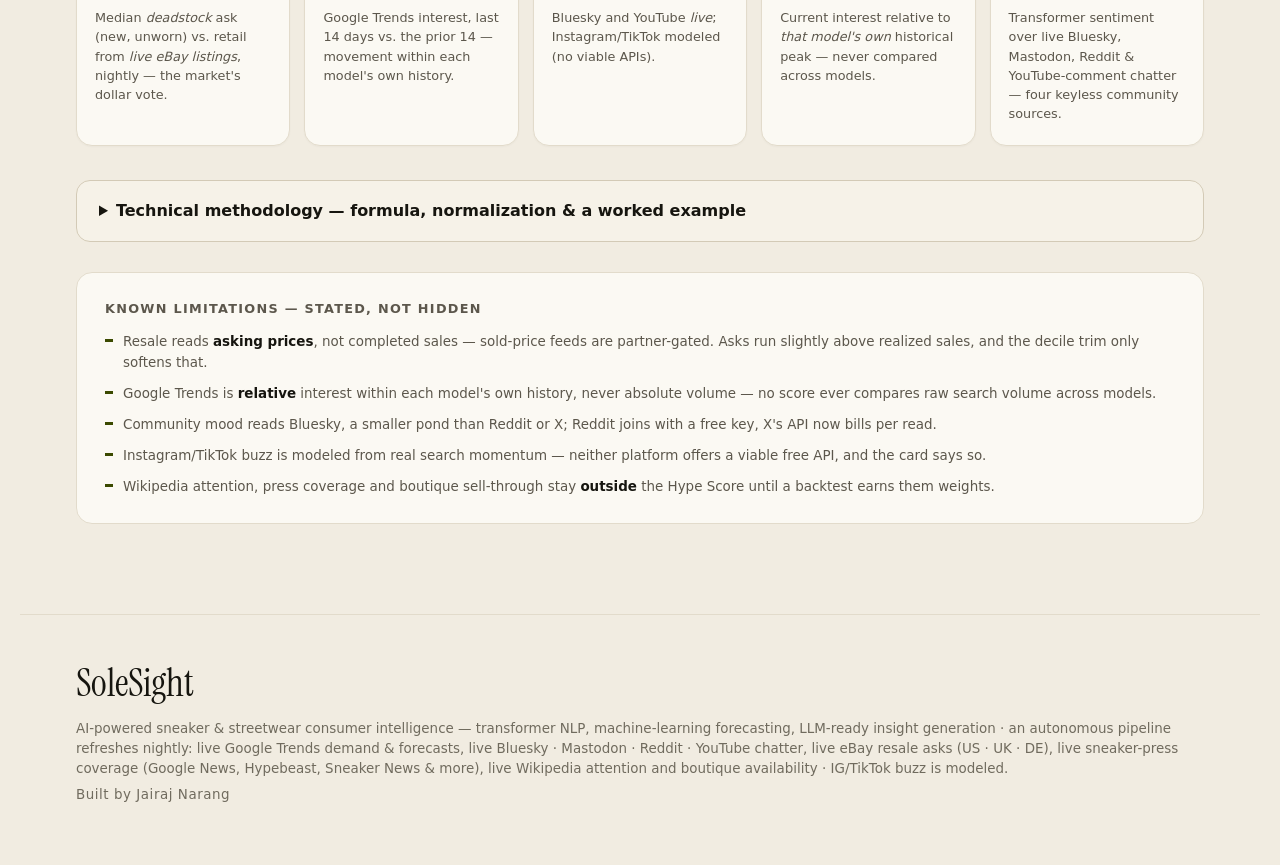
==== commit 635bf7dd: "Add "Built by Jairaj Narang" credit to the footer" ====
--- a/web/index.html
+++ b/web/index.html
@@ -335,6 +335,7 @@
       resale asks (US · UK · DE), live sneaker-press coverage (Google News,
       Hypebeast, Sneaker News &amp; more), live Wikipedia attention and boutique
       availability · IG/TikTok buzz is modeled.</p>
+    <p class="footer-credit">Built by Jairaj Narang</p>
   </footer>
 
   <!-- ───────────────── detail overlay ───────────────── -->
--- a/web/styles.css
+++ b/web/styles.css
@@ -283,6 +283,7 @@
   border-top: 1px solid var(--line); }
 .footer-word { font-family: var(--serif); font-size: 2.4rem; }
 .footer p { color: var(--ink-3); font-size: .84rem; margin-top: 6px; }
+.footer-credit { font-size: .72rem; letter-spacing: .04em; margin-top: 18px; }
 
 /* ─────────────── detail sheet ─────────────── */
 .sheet-backdrop { position: fixed; inset: 0; z-index: 90; background: rgba(20,19,15,.42);
